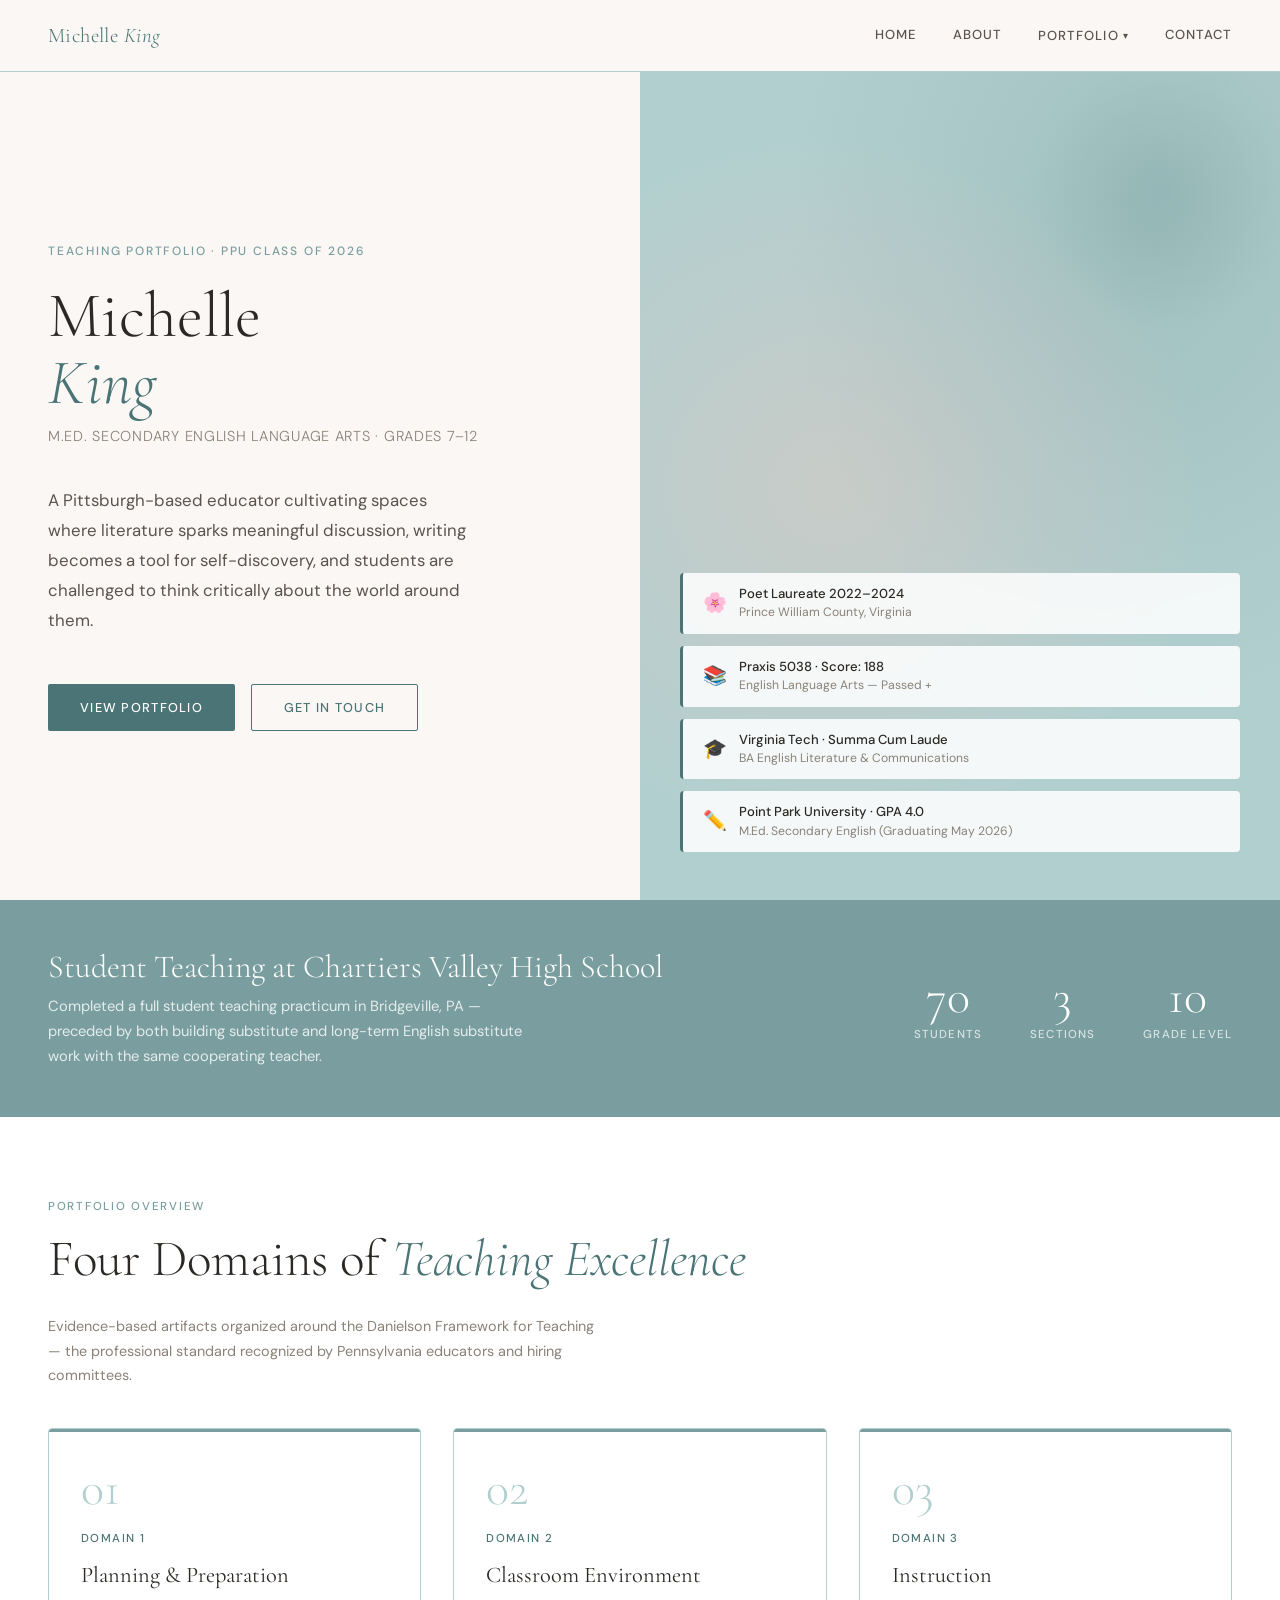
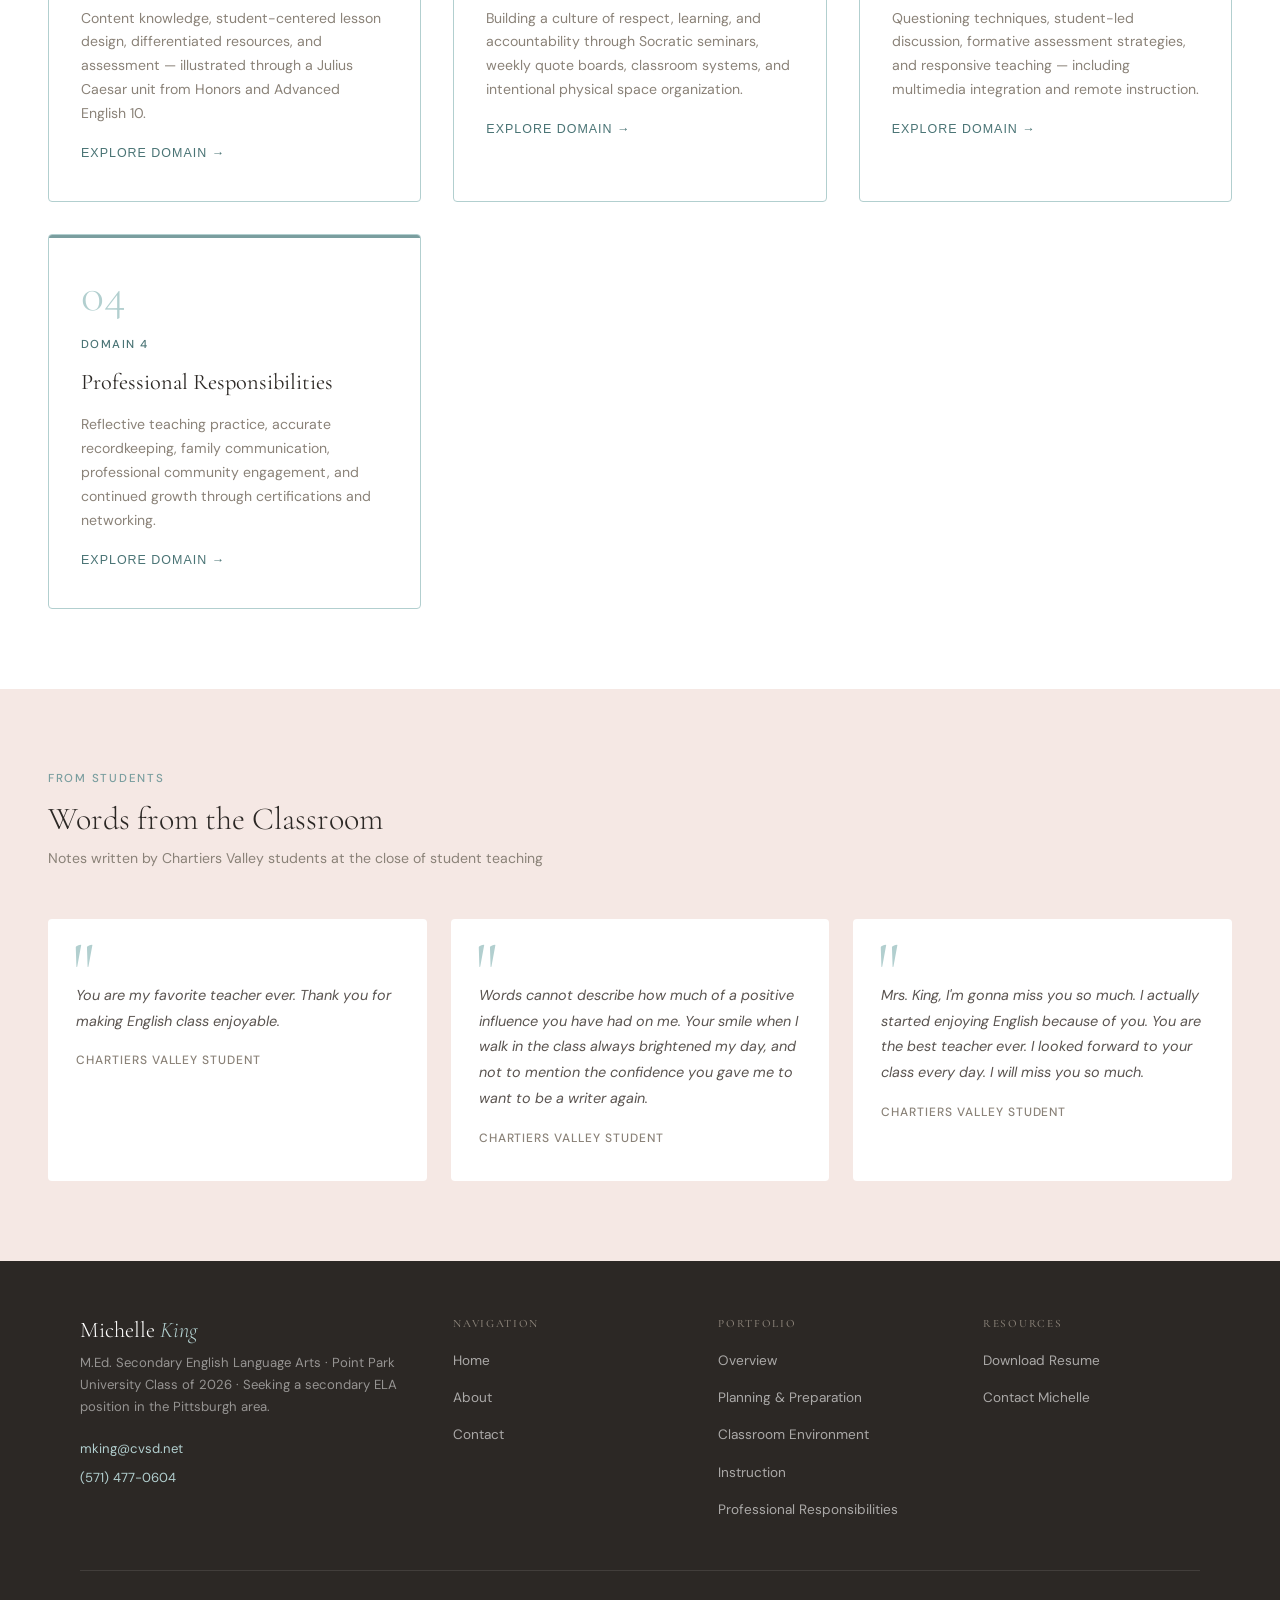
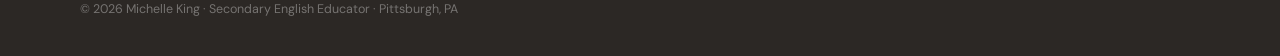
==== index.html @ 075ab4f0 "Rename michelle-king-portfolio.html to index.html" ====
<!DOCTYPE html>
<html lang="en">
<head>
<meta charset="UTF-8">
<meta name="viewport" content="width=device-width, initial-scale=1.0">
<title>Michelle King | Teaching Portfolio</title>
<link rel="preconnect" href="https://fonts.googleapis.com">
<link href="https://fonts.googleapis.com/css2?family=Cormorant+Garamond:ital,wght@0,300;0,400;0,600;1,300;1,400&family=DM+Sans:wght@300;400;500&display=swap" rel="stylesheet">
<style>
  :root {
    --sage: #7a9e9f;
    --sage-light: #b2cfcf;
    --sage-dark: #4a7475;
    --blush: #e8c5bc;
    --blush-light: #f5e8e4;
    --cream: #faf7f4;
    --stone: #8a8278;
    --ink: #2c2825;
    --ink-light: #5a5450;
    --white: #ffffff;
    --nav-h: 72px;
  }

  * { margin: 0; padding: 0; box-sizing: border-box; }

  html { scroll-behavior: smooth; }

  body {
    font-family: 'DM Sans', sans-serif;
    background: var(--cream);
    color: var(--ink);
    font-size: 16px;
    line-height: 1.7;
  }

  h1, h2, h3, h4 {
    font-family: 'Cormorant Garamond', serif;
    font-weight: 400;
    line-height: 1.2;
  }

  /* ── NAV ── */
  nav {
    position: fixed;
    top: 0; left: 0; right: 0;
    height: var(--nav-h);
    background: rgba(250,247,244,0.95);
    backdrop-filter: blur(8px);
    border-bottom: 1px solid var(--sage-light);
    z-index: 1000;
    display: flex;
    align-items: center;
    justify-content: center;
    padding: 0 48px;
  }

  .nav-logo {
    font-family: 'Cormorant Garamond', serif;
    font-size: 1.3rem;
    font-weight: 300;
    color: var(--sage-dark);
    cursor: pointer;
    letter-spacing: 0.02em;
    text-decoration: none;
  }

  .nav-logo span {
    font-style: italic;
    color: var(--blush);
  }

  .nav-links {
    display: flex;
    align-items: center;
    gap: 36px;
    list-style: none;
  }

  .nav-links > li {
    position: relative;
  }

  .nav-links a, .nav-links button {
    font-family: 'DM Sans', sans-serif;
    font-size: 0.82rem;
    font-weight: 500;
    letter-spacing: 0.08em;
    text-transform: uppercase;
    color: var(--ink-light);
    text-decoration: none;
    background: none;
    border: none;
    cursor: pointer;
    padding: 4px 0;
    transition: color 0.2s;
    display: flex;
    align-items: center;
    gap: 4px;
  }

  .nav-links a:hover, .nav-links button:hover,
  .nav-links a.active, .nav-links button.active {
    color: var(--sage-dark);
  }

  .nav-links a.active::after, .nav-links button.active::after {
    content: '';
    position: absolute;
    bottom: -4px;
    left: 0; right: 0;
    height: 2px;
    background: var(--sage);
    border-radius: 1px;
  }

  .dropdown-arrow {
    font-size: 0.6rem;
    transition: transform 0.2s;
  }

  .nav-links li:hover .dropdown-arrow {
    transform: rotate(180deg);
  }

  .dropdown {
    position: absolute;
    top: calc(100% + 16px);
    left: 50%;
    transform: translateX(-50%);
    background: var(--white);
    border: 1px solid var(--sage-light);
    border-radius: 8px;
    padding: 8px 0;
    min-width: 220px;
    box-shadow: 0 8px 32px rgba(74,116,117,0.12);
    opacity: 0;
    pointer-events: none;
    transition: opacity 0.2s, transform 0.2s;
    transform: translateX(-50%) translateY(-4px);
  }

  /* Bridge the gap between trigger and dropdown so hover doesn't drop */
  .dropdown::before {
    content: '';
    position: absolute;
    top: -16px;
    left: 0; right: 0;
    height: 16px;
  }

  .nav-links li:hover .dropdown {
    opacity: 1;
    pointer-events: all;
    transform: translateX(-50%) translateY(0);
  }

  .dropdown a {
    display: block;
    padding: 10px 20px;
    font-size: 0.8rem;
    letter-spacing: 0.05em;
    text-transform: uppercase;
    color: var(--ink-light);
    text-decoration: none;
    transition: background 0.15s, color 0.15s;
    white-space: nowrap;
  }

  .dropdown a:hover {
    background: var(--blush-light);
    color: var(--sage-dark);
  }

  /* ── PAGE SYSTEM ── */
  .page {
    display: none;
    min-height: 100vh;
    padding-top: var(--nav-h);
  }

  .page.active {
    display: block;
    animation: fadeIn 0.4s ease;
  }

  @keyframes fadeIn {
    from { opacity: 0; transform: translateY(8px); }
    to { opacity: 1; transform: translateY(0); }
  }

  /* ── HERO (HOME) ── */
  .home-hero {
    min-height: calc(100vh - var(--nav-h));
    display: flex;
    justify-content: center;
    position: relative;
    overflow: hidden;
  }

  .home-hero-inner {
    width: 100%;
    max-width: 1280px;
    display: grid;
    grid-template-columns: 1fr 1fr;
    position: relative;
  }

  .home-hero-left {
    display: flex;
    flex-direction: column;
    justify-content: center;
    padding: 80px 64px 80px 48px;
    position: relative;
    z-index: 2;
  }

  .hero-eyebrow {
    font-size: 0.75rem;
    font-weight: 500;
    letter-spacing: 0.15em;
    text-transform: uppercase;
    color: var(--sage);
    margin-bottom: 20px;
  }

  .hero-name {
    font-size: clamp(3rem, 5vw, 5rem);
    font-weight: 300;
    line-height: 1.05;
    color: var(--ink);
    margin-bottom: 8px;
  }

  .hero-name em {
    font-style: italic;
    color: var(--sage-dark);
  }

  .hero-title {
    font-family: 'DM Sans', sans-serif;
    font-size: 0.9rem;
    font-weight: 300;
    letter-spacing: 0.05em;
    color: var(--stone);
    margin-bottom: 36px;
    text-transform: uppercase;
  }

  .hero-desc {
    font-size: 1.05rem;
    color: var(--ink-light);
    max-width: 420px;
    margin-bottom: 48px;
    line-height: 1.8;
  }

  .hero-ctas {
    display: flex;
    gap: 16px;
    flex-wrap: wrap;
  }

  .btn-primary {
    background: var(--sage-dark);
    color: var(--white);
    padding: 14px 32px;
    border: none;
    border-radius: 2px;
    font-family: 'DM Sans', sans-serif;
    font-size: 0.8rem;
    font-weight: 500;
    letter-spacing: 0.1em;
    text-transform: uppercase;
    cursor: pointer;
    transition: background 0.2s, transform 0.2s;
    text-decoration: none;
    display: inline-block;
  }

  .btn-primary:hover {
    background: var(--sage);
    transform: translateY(-1px);
  }

  .btn-outline {
    background: transparent;
    color: var(--sage-dark);
    padding: 14px 32px;
    border: 1.5px solid var(--sage-dark);
    border-radius: 2px;
    font-family: 'DM Sans', sans-serif;
    font-size: 0.8rem;
    font-weight: 500;
    letter-spacing: 0.1em;
    text-transform: uppercase;
    cursor: pointer;
    transition: all 0.2s;
    text-decoration: none;
    display: inline-block;
  }

  .btn-outline:hover {
    background: var(--sage-dark);
    color: var(--white);
    transform: translateY(-1px);
  }

  .home-hero-right {
    position: relative;
    background: var(--sage-light);
    overflow: hidden;
  }

  .hero-botanical {
    position: absolute;
    inset: 0;
    background:
      radial-gradient(ellipse at 30% 50%, rgba(232,197,188,0.4) 0%, transparent 60%),
      radial-gradient(ellipse at 80% 20%, rgba(122,158,159,0.3) 0%, transparent 50%),
      radial-gradient(ellipse at 60% 80%, rgba(178,207,207,0.5) 0%, transparent 40%);
  }

  .hero-credentials {
    position: absolute;
    bottom: 48px;
    left: 40px;
    right: 40px;
    display: flex;
    flex-direction: column;
    gap: 12px;
  }

  .credential-pill {
    background: rgba(255,255,255,0.85);
    backdrop-filter: blur(4px);
    border-radius: 4px;
    padding: 12px 20px;
    display: flex;
    align-items: center;
    gap: 12px;
    border-left: 3px solid var(--sage-dark);
  }

  .credential-icon {
    font-size: 1.2rem;
  }

  .credential-text {
    font-size: 0.82rem;
    color: var(--ink);
    line-height: 1.4;
  }

  .credential-text strong {
    display: block;
    font-weight: 500;
  }

  .credential-text span {
    color: var(--stone);
    font-size: 0.76rem;
  }

  .hero-floral-top {
    position: absolute;
    top: -20px;
    right: -20px;
    width: 280px;
    height: 280px;
    opacity: 0.15;
    background: radial-gradient(circle, var(--sage-dark) 0%, transparent 70%);
    border-radius: 50%;
  }

  /* ── SECTION STYLES ── */
  .section-container {
    max-width: 1280px;
    margin: 0 auto;
    padding: 80px 48px;
  }

  .section-eyebrow {
    font-size: 0.72rem;
    font-weight: 500;
    letter-spacing: 0.15em;
    text-transform: uppercase;
    color: var(--sage);
    margin-bottom: 12px;
  }

  .section-title {
    font-size: clamp(2rem, 4vw, 3.2rem);
    font-weight: 300;
    color: var(--ink);
    margin-bottom: 24px;
  }

  .section-title em {
    font-style: italic;
    color: var(--sage-dark);
  }

  .section-lead {
    font-size: 1.05rem;
    color: var(--ink-light);
    max-width: 640px;
    line-height: 1.8;
    margin-bottom: 56px;
  }

  .divider {
    width: 60px;
    height: 2px;
    background: var(--sage-light);
    margin: 24px 0;
  }

  /* ── HOME HIGHLIGHTS ── */
  .home-highlights {
    background: var(--white);
    padding: 80px 0;
  }

  .highlights-grid {
    max-width: 1280px;
    margin: 0 auto;
    padding: 0 48px;
    display: grid;
    grid-template-columns: repeat(3, 1fr);
    gap: 32px;
  }

  .highlight-card {
    padding: 36px 32px;
    border: 1px solid var(--sage-light);
    border-radius: 4px;
    position: relative;
    overflow: hidden;
    cursor: pointer;
    transition: transform 0.2s, box-shadow 0.2s;
  }

  .highlight-card:hover {
    transform: translateY(-4px);
    box-shadow: 0 12px 40px rgba(74,116,117,0.12);
  }

  .highlight-card::before {
    content: '';
    position: absolute;
    top: 0; left: 0; right: 0;
    height: 3px;
    background: var(--sage);
  }

  .highlight-number {
    font-family: 'Cormorant Garamond', serif;
    font-size: 3rem;
    font-weight: 300;
    color: var(--sage-light);
    line-height: 1;
    margin-bottom: 16px;
  }

  .highlight-label {
    font-size: 0.72rem;
    font-weight: 500;
    letter-spacing: 0.12em;
    text-transform: uppercase;
    color: var(--sage-dark);
    margin-bottom: 8px;
  }

  .highlight-title {
    font-family: 'Cormorant Garamond', serif;
    font-size: 1.4rem;
    font-weight: 400;
    color: var(--ink);
    margin-bottom: 12px;
  }

  .highlight-desc {
    font-size: 0.88rem;
    color: var(--stone);
    line-height: 1.7;
  }

  .highlight-link {
    display: inline-flex;
    align-items: center;
    gap: 6px;
    margin-top: 20px;
    font-size: 0.78rem;
    font-weight: 500;
    letter-spacing: 0.08em;
    text-transform: uppercase;
    color: var(--sage-dark);
    text-decoration: none;
    cursor: pointer;
    background: none;
    border: none;
    padding: 0;
    transition: gap 0.2s;
  }

  .highlight-link:hover { gap: 10px; }

  /* ── ABOUT PAGE ── */
  .about-grid {
    display: grid;
    grid-template-columns: 1fr 1fr;
    gap: 80px;
    align-items: start;
  }

  .about-text p {
    font-size: 1rem;
    color: var(--ink-light);
    line-height: 1.85;
    margin-bottom: 20px;
  }

  .about-credentials {
    display: flex;
    flex-direction: column;
    gap: 20px;
  }

  .cred-block {
    background: var(--white);
    border: 1px solid var(--sage-light);
    border-radius: 4px;
    padding: 24px 28px;
    border-left: 3px solid var(--sage);
  }

  .cred-block h4 {
    font-family: 'Cormorant Garamond', serif;
    font-size: 1.1rem;
    font-weight: 400;
    color: var(--ink);
    margin-bottom: 4px;
  }

  .cred-block .cred-sub {
    font-size: 0.82rem;
    color: var(--stone);
    margin-bottom: 8px;
  }

  .cred-block .cred-detail {
    font-size: 0.85rem;
    color: var(--ink-light);
    line-height: 1.6;
  }

  .praxis-badge {
    background: var(--sage-dark);
    color: var(--white);
    display: inline-flex;
    align-items: center;
    gap: 10px;
    padding: 10px 18px;
    border-radius: 2px;
    margin-top: 12px;
    font-size: 0.82rem;
  }

  .praxis-badge .score {
    font-family: 'Cormorant Garamond', serif;
    font-size: 1.5rem;
    font-weight: 300;
    line-height: 1;
  }

  /* ── PORTFOLIO OVERVIEW ── */
  .domain-cards {
    display: grid;
    grid-template-columns: repeat(2, 1fr);
    gap: 28px;
  }

  .domain-card {
    background: var(--white);
    border: 1px solid var(--sage-light);
    border-radius: 4px;
    padding: 40px 36px;
    cursor: pointer;
    transition: transform 0.2s, box-shadow 0.2s;
    position: relative;
    overflow: hidden;
  }

  .domain-card:hover {
    transform: translateY(-4px);
    box-shadow: 0 12px 40px rgba(74,116,117,0.12);
  }

  .domain-card::after {
    content: '';
    position: absolute;
    bottom: 0; left: 0; right: 0;
    height: 3px;
    background: var(--blush);
    transform: scaleX(0);
    transition: transform 0.3s;
    transform-origin: left;
  }

  .domain-card:hover::after {
    transform: scaleX(1);
  }

  .domain-num {
    font-family: 'Cormorant Garamond', serif;
    font-size: 4rem;
    font-weight: 300;
    color: var(--sage-light);
    line-height: 1;
    margin-bottom: 16px;
  }

  .domain-card h3 {
    font-size: 1.5rem;
    font-weight: 400;
    color: var(--ink);
    margin-bottom: 12px;
  }

  .domain-card p {
    font-size: 0.9rem;
    color: var(--stone);
    line-height: 1.7;
    margin-bottom: 20px;
  }

  .domain-components {
    display: flex;
    flex-wrap: wrap;
    gap: 6px;
    margin-bottom: 24px;
  }

  .component-tag {
    font-size: 0.72rem;
    font-weight: 500;
    letter-spacing: 0.06em;
    padding: 4px 10px;
    background: var(--blush-light);
    color: var(--sage-dark);
    border-radius: 2px;
    text-transform: uppercase;
  }

  /* ── DOMAIN PAGES ── */
  .domain-hero {
    background: var(--sage-dark);
    color: var(--white);
    padding: 80px 80px 64px;
    position: relative;
    overflow: hidden;
  }

  .domain-hero::before {
    content: '';
    position: absolute;
    top: -60px; right: -60px;
    width: 320px; height: 320px;
    border-radius: 50%;
    background: rgba(255,255,255,0.04);
  }

  .domain-hero::after {
    content: '';
    position: absolute;
    bottom: -80px; right: 100px;
    width: 200px; height: 200px;
    border-radius: 50%;
    background: rgba(232,197,188,0.1);
  }

  .domain-hero-domain {
    font-size: 0.72rem;
    font-weight: 500;
    letter-spacing: 0.2em;
    text-transform: uppercase;
    color: var(--sage-light);
    margin-bottom: 16px;
  }

  .domain-hero h1 {
    font-size: clamp(2rem, 4vw, 3.5rem);
    font-weight: 300;
    margin-bottom: 20px;
    color: var(--white);
  }

  .domain-hero p {
    font-size: 1rem;
    color: rgba(255,255,255,0.75);
    max-width: 580px;
    line-height: 1.8;
  }

  /* Component nav on domain pages */
  .component-nav {
    background: var(--white);
    border-bottom: 1px solid var(--sage-light);
    padding: 0 80px;
    display: flex;
    gap: 0;
    overflow-x: auto;
  }

  .component-nav-link {
    font-size: 0.78rem;
    font-weight: 500;
    letter-spacing: 0.08em;
    text-transform: uppercase;
    color: var(--stone);
    padding: 20px 24px;
    cursor: pointer;
    background: none;
    border: none;
    border-bottom: 2px solid transparent;
    transition: color 0.2s, border-color 0.2s;
    white-space: nowrap;
    text-decoration: none;
    display: block;
  }

  .component-nav-link:hover {
    color: var(--sage-dark);
    border-bottom-color: var(--sage-light);
  }

  /* Component cards grid */
  .component-cards {
    max-width: 1280px;
    margin: 0 auto;
    padding: 56px 48px;
    display: grid;
    grid-template-columns: repeat(3, 1fr);
    gap: 20px;
  }

  .component-card {
    border: 1px solid var(--sage-light);
    border-radius: 4px;
    padding: 28px 24px;
    background: var(--white);
    cursor: pointer;
    transition: all 0.2s;
    text-decoration: none;
  }

  .component-card:hover {
    border-color: var(--sage);
    transform: translateY(-2px);
    box-shadow: 0 8px 24px rgba(74,116,117,0.1);
  }

  .component-code {
    font-size: 0.7rem;
    font-weight: 500;
    letter-spacing: 0.12em;
    text-transform: uppercase;
    color: var(--sage);
    margin-bottom: 8px;
  }

  .component-card h4 {
    font-family: 'Cormorant Garamond', serif;
    font-size: 1.1rem;
    color: var(--ink);
    margin-bottom: 8px;
  }

  .component-card p {
    font-size: 0.82rem;
    color: var(--stone);
    line-height: 1.6;
  }

  .component-card .go-arrow {
    margin-top: 16px;
    font-size: 0.75rem;
    color: var(--sage-dark);
    font-weight: 500;
    letter-spacing: 0.06em;
    text-transform: uppercase;
  }

  /* Component detail sections */
  .component-section {
    max-width: 1280px;
    margin: 0 auto;
    padding: 64px 48px;
    border-bottom: 1px solid var(--sage-light);
  }

  .component-section:last-child {
    border-bottom: none;
  }

  .component-section-code {
    font-size: 0.7rem;
    font-weight: 500;
    letter-spacing: 0.15em;
    text-transform: uppercase;
    color: var(--sage);
    margin-bottom: 8px;
  }

  .component-section h2 {
    font-size: 2rem;
    font-weight: 300;
    color: var(--ink);
    margin-bottom: 20px;
  }

  .component-section p {
    font-size: 1rem;
    color: var(--ink-light);
    line-height: 1.85;
    margin-bottom: 16px;
  }

  .artifact-box {
    background: var(--blush-light);
    border-left: 3px solid var(--blush);
    padding: 20px 24px;
    border-radius: 0 4px 4px 0;
    margin-top: 20px;
  }

  .artifact-box .artifact-label {
    font-size: 0.7rem;
    font-weight: 500;
    letter-spacing: 0.12em;
    text-transform: uppercase;
    color: var(--stone);
    margin-bottom: 4px;
  }

  .artifact-box p {
    font-size: 0.88rem;
    color: var(--ink);
    line-height: 1.6;
    margin-bottom: 0;
  }

  /* ── CONTACT PAGE ── */
  .contact-grid {
    display: grid;
    grid-template-columns: 1fr 1fr;
    gap: 80px;
    align-items: start;
  }

  .contact-info {
    display: flex;
    flex-direction: column;
    gap: 24px;
  }

  .contact-item {
    display: flex;
    align-items: flex-start;
    gap: 16px;
  }

  .contact-icon {
    width: 44px;
    height: 44px;
    background: var(--sage-light);
    border-radius: 50%;
    display: flex;
    align-items: center;
    justify-content: center;
    font-size: 1rem;
    flex-shrink: 0;
  }

  .contact-item-text {
    padding-top: 4px;
  }

  .contact-item-label {
    font-size: 0.72rem;
    font-weight: 500;
    letter-spacing: 0.12em;
    text-transform: uppercase;
    color: var(--stone);
    margin-bottom: 4px;
  }

  .contact-item-value {
    font-size: 1rem;
    color: var(--ink);
  }

  .contact-item-value a {
    color: var(--sage-dark);
    text-decoration: none;
    transition: color 0.2s;
  }

  .contact-item-value a:hover {
    color: var(--sage);
  }

  .contact-aside {
    background: var(--sage-dark);
    color: var(--white);
    padding: 48px 40px;
    border-radius: 4px;
  }

  .contact-aside h3 {
    font-size: 1.8rem;
    font-weight: 300;
    margin-bottom: 16px;
    color: var(--white);
  }

  .contact-aside p {
    font-size: 0.92rem;
    color: rgba(255,255,255,0.75);
    line-height: 1.8;
    margin-bottom: 28px;
  }

  .resume-download {
    display: inline-flex;
    align-items: center;
    gap: 10px;
    background: var(--white);
    color: var(--sage-dark);
    padding: 14px 28px;
    border-radius: 2px;
    font-size: 0.8rem;
    font-weight: 500;
    letter-spacing: 0.1em;
    text-transform: uppercase;
    text-decoration: none;
    transition: background 0.2s;
    cursor: pointer;
    border: none;
  }

  .resume-download:hover {
    background: var(--blush-light);
  }

  /* ── FOOTER ── */
  footer {
    background: var(--ink);
    color: var(--white);
    padding: 56px 80px 36px;
  }

  .footer-grid {
    display: grid;
    grid-template-columns: 1.5fr 1fr 1fr 1fr;
    gap: 48px;
    margin-bottom: 48px;
  }

  .footer-brand h3 {
    font-family: 'Cormorant Garamond', serif;
    font-size: 1.4rem;
    font-weight: 300;
    color: var(--white);
    margin-bottom: 8px;
  }

  .footer-brand h3 em {
    font-style: italic;
    color: var(--sage-light);
  }

  .footer-brand p {
    font-size: 0.82rem;
    color: rgba(255,255,255,0.5);
    line-height: 1.7;
    margin-bottom: 20px;
  }

  .footer-contact-small {
    display: flex;
    flex-direction: column;
    gap: 6px;
  }

  .footer-contact-small a {
    font-size: 0.82rem;
    color: var(--sage-light);
    text-decoration: none;
    transition: color 0.2s;
  }

  .footer-contact-small a:hover {
    color: var(--white);
  }

  .footer-col h4 {
    font-size: 0.7rem;
    font-weight: 500;
    letter-spacing: 0.15em;
    text-transform: uppercase;
    color: var(--stone);
    margin-bottom: 16px;
  }

  .footer-col ul {
    list-style: none;
    display: flex;
    flex-direction: column;
    gap: 10px;
  }

  .footer-col ul li a,
  .footer-col ul li button {
    font-size: 0.85rem;
    color: rgba(255,255,255,0.6);
    text-decoration: none;
    background: none;
    border: none;
    cursor: pointer;
    padding: 0;
    text-align: left;
    transition: color 0.2s;
    font-family: 'DM Sans', sans-serif;
  }

  .footer-col ul li a:hover,
  .footer-col ul li button:hover {
    color: var(--white);
  }

  .footer-bottom {
    border-top: 1px solid rgba(255,255,255,0.1);
    padding-top: 28px;
    display: flex;
    justify-content: space-between;
    align-items: center;
  }

  .footer-bottom p {
    font-size: 0.78rem;
    color: rgba(255,255,255,0.35);
  }

  .footer-resume-link {
    font-size: 0.78rem;
    color: var(--sage-light);
    text-decoration: none;
    font-weight: 500;
    letter-spacing: 0.06em;
    text-transform: uppercase;
    transition: color 0.2s;
    background: none;
    border: none;
    cursor: pointer;
    font-family: 'DM Sans', sans-serif;
  }

  .footer-resume-link:hover {
    color: var(--white);
  }

  /* ── TESTIMONIALS (home) ── */
  .testimonials {
    padding: 80px 0;
    background: var(--blush-light);
    overflow: hidden;
  }

  .testimonials-inner {
    max-width: 1280px;
    margin: 0 auto;
    padding: 0 48px;
  }

  .testimonials h2 {
    font-size: 2rem;
    font-weight: 300;
    color: var(--ink);
    margin-bottom: 8px;
  }

  .testimonials-sub {
    font-size: 0.88rem;
    color: var(--stone);
    margin-bottom: 48px;
  }

  .testimonial-grid {
    display: grid;
    grid-template-columns: repeat(3, 1fr);
    gap: 24px;
  }

  .testimonial-card {
    background: var(--white);
    padding: 32px 28px;
    border-radius: 4px;
    position: relative;
  }

  .testimonial-card::before {
    content: '"';
    font-family: 'Cormorant Garamond', serif;
    font-size: 5rem;
    color: var(--sage-light);
    line-height: 1;
    position: absolute;
    top: 12px;
    left: 24px;
    font-weight: 300;
  }

  .testimonial-card p {
    font-size: 0.9rem;
    color: var(--ink-light);
    line-height: 1.8;
    padding-top: 32px;
    font-style: italic;
  }

  .testimonial-from {
    margin-top: 16px;
    font-size: 0.75rem;
    font-weight: 500;
    letter-spacing: 0.08em;
    text-transform: uppercase;
    color: var(--stone);
  }

  /* ── PLACEMENT BANNER ── */
  .placement-banner {
    background: var(--sage);
    color: var(--white);
    padding: 48px 48px;
  }

  .placement-banner h2 {
    font-size: 2rem;
    font-weight: 300;
    color: var(--white);
  }

  .placement-banner p {
    font-size: 0.92rem;
    color: rgba(255,255,255,0.8);
    margin-top: 8px;
    max-width: 480px;
  }

  .placement-stats {
    display: flex;
    gap: 48px;
    flex-shrink: 0;
  }

  .placement-stat {
    text-align: center;
  }

  .placement-stat .stat-num {
    font-family: 'Cormorant Garamond', serif;
    font-size: 3rem;
    font-weight: 300;
    line-height: 1;
    color: var(--white);
  }

  .placement-stat .stat-label {
    font-size: 0.72rem;
    font-weight: 500;
    letter-spacing: 0.1em;
    text-transform: uppercase;
    color: rgba(255,255,255,0.7);
    margin-top: 4px;
  }

  /* Utility */
  .mt-8 { margin-top: 8px; }
  .mt-16 { margin-top: 16px; }
  .mt-24 { margin-top: 24px; }
  .mt-32 { margin-top: 32px; }
  .mb-8 { margin-bottom: 8px; }

  a { text-decoration: none; }

  /* ── 1280px NAV INNER CONSTRAINT ── */
  .nav-inner {
    width: 100%;
    max-width: 1280px;
    margin: 0 auto;
    display: flex;
    align-items: center;
    justify-content: space-between;
  }

  /* ── 1280px PLACEMENT BANNER INNER ── */
  .placement-banner-inner {
    width: 100%;
    max-width: 1280px;
    margin: 0 auto;
    display: flex;
    align-items: center;
    justify-content: space-between;
    gap: 32px;
  }

  /* ── 1280px DOMAIN HERO INNER ── */
  .domain-hero-inner {
    width: 100%;
    max-width: 1280px;
    margin: 0 auto;
    position: relative;
    z-index: 1;
  }

  /* ── 1280px FOOTER INNER ── */
  .footer-inner {
    max-width: 1280px;
    margin: 0 auto;
  }

  /* ── RESPONSIVE: 768px and below ── */
  @media (max-width: 768px) {

    /* Nav */
    nav { padding: 0 24px; }

    /* Home hero: single column */
    .home-hero-inner {
      grid-template-columns: 1fr;
    }
    .home-hero-left {
      padding: 48px 24px;
    }
    .home-hero-right {
      min-height: 320px;
    }
    .hero-credentials {
      position: relative;
      bottom: auto; left: auto; right: auto;
      padding: 24px;
    }

    /* Placement banner */
    .placement-banner { padding: 40px 24px; }
    .placement-banner-inner {
      flex-direction: column;
      align-items: flex-start;
    }
    .placement-stats {
      gap: 32px;
    }

    /* Section containers */
    .section-container { padding: 48px 24px; }

    /* Highlights grid: 1 column */
    .highlights-grid {
      grid-template-columns: 1fr;
      padding: 0 24px;
    }

    /* Domain cards: 1 column */
    .domain-cards {
      grid-template-columns: 1fr;
    }

    /* Component cards: 1 column */
    .component-cards {
      grid-template-columns: 1fr !important;
      padding: 32px 24px;
    }

    /* Testimonials: 1 column */
    .testimonial-grid {
      grid-template-columns: 1fr;
    }
    .testimonials-inner { padding: 0 24px; }

    /* About grid: 1 column */
    .about-grid {
      grid-template-columns: 1fr;
      gap: 40px;
    }

    /* Contact grid: 1 column */
    .contact-grid {
      grid-template-columns: 1fr;
      gap: 40px;
    }

    /* Domain hero */
    .domain-hero { padding: 48px 24px 40px; }

    /* Footer */
    footer { padding: 48px 24px 28px; }
    .footer-grid {
      grid-template-columns: 1fr;
      gap: 32px;
    }
    .footer-bottom {
      flex-direction: column;
      gap: 12px;
      align-items: flex-start;
    }
  }
</style>
</head>
<body>

<!-- ══════════════ NAV ══════════════ -->
<nav>
  <div class="nav-inner">
  <a class="nav-logo" onclick="showPage('home')" href="#">Michelle <em>King</em></a>
  <ul class="nav-links">
    <li><a href="#" onclick="showPage('home')" data-page="home">Home</a></li>
    <li><a href="#" onclick="showPage('about')" data-page="about">About</a></li>
    <li>
      <button class="portfolio-btn" data-page="portfolio">Portfolio <span class="dropdown-arrow">▾</span></button>
      <div class="dropdown">
        <a href="#" onclick="showPage('portfolio')">Portfolio Overview</a>
        <a href="#" onclick="showPage('domain1')">Planning & Preparation</a>
        <a href="#" onclick="showPage('domain2')">Classroom Environment</a>
        <a href="#" onclick="showPage('domain3')">Instruction</a>
        <a href="#" onclick="showPage('domain4')">Professional Responsibilities</a>
      </div>
    </li>
    <li><a href="#" onclick="showPage('contact')" data-page="contact">Contact</a></li>
  </ul>
  </div>
</nav>

<!-- ══════════════ HOME ══════════════ -->
<div id="page-home" class="page active">

  <section class="home-hero">
    <div class="home-hero-inner">
    <div class="home-hero-left">
      <p class="hero-eyebrow">Teaching Portfolio · PPU Class of 2026</p>
      <h1 class="hero-name">Michelle<br><em>King</em></h1>
      <p class="hero-title">M.Ed. Secondary English Language Arts · Grades 7–12</p>
      <p class="hero-desc">A Pittsburgh-based educator cultivating spaces where literature sparks meaningful discussion, writing becomes a tool for self-discovery, and students are challenged to think critically about the world around them.</p>
      <div class="hero-ctas">
        <button class="btn-primary" onclick="showPage('portfolio')">View Portfolio</button>
        <button class="btn-outline" onclick="showPage('contact')">Get in Touch</button>
      </div>
    </div>
    <div class="home-hero-right">
      <div class="hero-botanical"></div>
      <div class="hero-floral-top"></div>
      <div class="hero-credentials">
        <div class="credential-pill">
          <span class="credential-icon">🌸</span>
          <div class="credential-text">
            <strong>Poet Laureate 2022–2024</strong>
            <span>Prince William County, Virginia</span>
          </div>
        </div>
        <div class="credential-pill">
          <span class="credential-icon">📚</span>
          <div class="credential-text">
            <strong>Praxis 5038 · Score: 188</strong>
            <span>English Language Arts — Passed +</span>
          </div>
        </div>
        <div class="credential-pill">
          <span class="credential-icon">🎓</span>
          <div class="credential-text">
            <strong>Virginia Tech · Summa Cum Laude</strong>
            <span>BA English Literature & Communications</span>
          </div>
        </div>
        <div class="credential-pill">
          <span class="credential-icon">✏️</span>
          <div class="credential-text">
            <strong>Point Park University · GPA 4.0</strong>
            <span>M.Ed. Secondary English (Graduating May 2026)</span>
          </div>
        </div>
      </div>
    </div>
    </div><!-- end home-hero-inner -->
  </section>

  <section class="placement-banner">
    <div class="placement-banner-inner">
    <div>
      <h2>Student Teaching at Chartiers Valley High School</h2>
      <p>Completed a full student teaching practicum in Bridgeville, PA — preceded by both building substitute and long-term English substitute work with the same cooperating teacher.</p>
    </div>
    <div class="placement-stats">
      <div class="placement-stat">
        <div class="stat-num">70</div>
        <div class="stat-label">Students</div>
      </div>
      <div class="placement-stat">
        <div class="stat-num">3</div>
        <div class="stat-label">Sections</div>
      </div>
      <div class="placement-stat">
        <div class="stat-num">10</div>
        <div class="stat-label">Grade Level</div>
      </div>
    </div>
    </div>
  </section>

  <section class="home-highlights">
    <div style="max-width:1280px;margin:0 auto;padding:0 48px 40px;">
      <p class="section-eyebrow">Portfolio Overview</p>
      <h2 class="section-title">Four Domains of <em>Teaching Excellence</em></h2>
      <p style="font-size:0.9rem;color:var(--stone);max-width:560px;">Evidence-based artifacts organized around the Danielson Framework for Teaching — the professional standard recognized by Pennsylvania educators and hiring committees.</p>
    </div>
    <div class="highlights-grid">
      <div class="highlight-card" onclick="showPage('domain1')">
        <div class="highlight-number">01</div>
        <div class="highlight-label">Domain 1</div>
        <div class="highlight-title">Planning & Preparation</div>
        <p class="highlight-desc">Content knowledge, student-centered lesson design, differentiated resources, and assessment — illustrated through a Julius Caesar unit from Honors and Advanced English 10.</p>
        <button class="highlight-link" onclick="showPage('domain1')">Explore Domain →</button>
      </div>
      <div class="highlight-card" onclick="showPage('domain2')">
        <div class="highlight-number">02</div>
        <div class="highlight-label">Domain 2</div>
        <div class="highlight-title">Classroom Environment</div>
        <p class="highlight-desc">Building a culture of respect, learning, and accountability through Socratic seminars, weekly quote boards, classroom systems, and intentional physical space organization.</p>
        <button class="highlight-link" onclick="showPage('domain2')">Explore Domain →</button>
      </div>
      <div class="highlight-card" onclick="showPage('domain3')">
        <div class="highlight-number">03</div>
        <div class="highlight-label">Domain 3</div>
        <div class="highlight-title">Instruction</div>
        <p class="highlight-desc">Questioning techniques, student-led discussion, formative assessment strategies, and responsive teaching — including multimedia integration and remote instruction.</p>
        <button class="highlight-link" onclick="showPage('domain3')">Explore Domain →</button>
      </div>
      <div class="highlight-card" onclick="showPage('domain4')">
        <div class="highlight-number">04</div>
        <div class="highlight-label">Domain 4</div>
        <div class="highlight-title">Professional Responsibilities</div>
        <p class="highlight-desc">Reflective teaching practice, accurate recordkeeping, family communication, professional community engagement, and continued growth through certifications and networking.</p>
        <button class="highlight-link" onclick="showPage('domain4')">Explore Domain →</button>
      </div>
    </div>
  </section>

  <section class="testimonials">
    <div class="testimonials-inner">
      <p class="section-eyebrow">From Students</p>
      <h2>Words from the Classroom</h2>
      <p class="testimonials-sub">Notes written by Chartiers Valley students at the close of student teaching</p>
      <div class="testimonial-grid">
        <div class="testimonial-card">
          <p>You are my favorite teacher ever. Thank you for making English class enjoyable.</p>
          <div class="testimonial-from">Chartiers Valley Student</div>
        </div>
        <div class="testimonial-card">
          <p>Words cannot describe how much of a positive influence you have had on me. Your smile when I walk in the class always brightened my day, and not to mention the confidence you gave me to want to be a writer again.</p>
          <div class="testimonial-from">Chartiers Valley Student</div>
        </div>
        <div class="testimonial-card">
          <p>Mrs. King, I'm gonna miss you so much. I actually started enjoying English because of you. You are the best teacher ever. I looked forward to your class every day. I will miss you so much.</p>
          <div class="testimonial-from">Chartiers Valley Student</div>
        </div>
      </div>
    </div>
  </section>

</div>

<!-- ══════════════ ABOUT ══════════════ -->
<div id="page-about" class="page">
  <div class="section-container">
    <p class="section-eyebrow">About Michelle</p>
    <h1 class="section-title">Educator. Writer. <em>Advocate.</em></h1>
    <div class="divider"></div>

    <div class="about-grid">
      <div class="about-text">
        <p>Hello! I'm Michelle King — a Pittsburgh-based educator graduating in May 2026 with a Master of Education in Secondary English Language Arts from Point Park University. My path to teaching was shaped by a deep love of literature and language that began long before the classroom.</p>
        <p>At Virginia Tech, I earned dual Bachelor of Arts degrees in English Literature and Communication Science, graduating Summa Cum Laude in May 2021. I was actively involved in the Silhouette Literary and Art Magazine, served as Peer Assistant for Learning at the Cook Counseling Center, and was recognized as a Nikki Giovanni-Steger Poetry Prize Finalist, with research published in <em>Philologia</em>.</p>
        <p>From 2022 to 2024, I had the privilege of serving as Poet Laureate of Prince William County, Virginia — my home district. That experience galvanized my commitment to pursuing a career in education, where I could bring the power of language and creative expression directly to students.</p>
        <p>I completed my student teaching practicum at Chartiers Valley High School in Bridgeville, PA, teaching three sections of 10th grade Advanced and Honors English — a total of 70 students. Prior to the formal practicum, I had already been serving as a long-term English substitute for my cooperating teacher, Mrs. Kelly Seigworth, giving me an unusually rich and continuous classroom experience.</p>
        <p>I lead with authenticity, empathy, and passion — and I am actively seeking a secondary ELA position in the Pittsburgh area.</p>
        <div class="mt-32">
          <button class="btn-primary" onclick="showPage('portfolio')">View My Portfolio</button>
        </div>
      </div>

      <div class="about-credentials">
        <div class="cred-block">
          <h4>Point Park University</h4>
          <div class="cred-sub">Pittsburgh, PA · Graduating May 2026</div>
          <div class="cred-detail">Master of Education — Secondary English Language Arts (Grades 7–12)<br>GPA: 4.0 · Pi Lambda Theta Honor Society</div>
        </div>
        <div class="cred-block">
          <h4>Virginia Tech</h4>
          <div class="cred-sub">Blacksburg, VA · May 2021</div>
          <div class="cred-detail">BA English Literature and Language<br>BA Communication Science and Social Inquiry<br>Summa Cum Laude · GPA: 3.97</div>
        </div>
        <div class="cred-block">
          <h4>Poet Laureate</h4>
          <div class="cred-sub">Prince William County, Virginia · 2022–2024</div>
          <div class="cred-detail">Served as county poet laureate for my home district — the experience that solidified a lifelong commitment to education and the literary arts.</div>
        </div>
        <div class="cred-block">
          <h4>Praxis 5038 · English Language Arts</h4>
          <div class="cred-sub">Taken July 2025</div>
          <div class="cred-detail">
            <div class="praxis-badge">
              <div>
                <div class="score">188</div>
                <div style="font-size:0.65rem;opacity:0.8;margin-top:2px;">Your Score</div>
              </div>
              <div style="border-left:1px solid rgba(255,255,255,0.3);padding-left:12px;">
                <div style="font-weight:500;">Passed +</div>
                <div style="font-size:0.72rem;opacity:0.8;">Avg. range: 169–185</div>
              </div>
            </div>
          </div>
        </div>
        <div class="cred-block">
          <h4>Pennsylvania Certifications</h4>
          <div class="cred-sub">Fully compliant with all PA requirements</div>
          <div class="cred-detail">Act 34 · Act 151 · Act 114 clearances<br>Mandated Reporter · Suicide Prevention<br>AP & Keystone Test Proctor Certified</div>
        </div>
      </div>
    </div>
  </div>
</div>

<!-- ══════════════ PORTFOLIO OVERVIEW ══════════════ -->
<div id="page-portfolio" class="page">
  <div class="section-container">
    <p class="section-eyebrow">Teaching Portfolio</p>
    <h1 class="section-title">Four Domains of <em>Practice</em></h1>
    <div class="divider"></div>
    <p class="section-lead">This portfolio is organized around the Danielson Framework for Teaching — the professional standard used by Pennsylvania schools and districts to evaluate and develop educator practice. Each domain contains evidence-based artifacts from my student teaching placement at Chartiers Valley High School.</p>

    <div class="domain-cards">
      <div class="domain-card" onclick="showPage('domain1')">
        <div class="domain-num">01</div>
        <h3>Planning & Preparation</h3>
        <p>Demonstrates how I designed instruction, selected resources, set learning outcomes, and assessed student understanding — illustrated through a Julius Caesar unit for Honors and Advanced English 10.</p>
        <div class="domain-components">
          <span class="component-tag">1A · Content & Pedagogy</span>
          <span class="component-tag">1B · Knowledge of Students</span>
          <span class="component-tag">1C · Outcomes</span>
          <span class="component-tag">1D · Resources</span>
          <span class="component-tag">1E · Coherent Instruction</span>
          <span class="component-tag">1F · Assessments</span>
        </div>
        <button class="highlight-link">Explore Domain 1 →</button>
      </div>
      <div class="domain-card" onclick="showPage('domain2')">
        <div class="domain-num">02</div>
        <h3>Classroom Environment</h3>
        <p>Shows how I built a culture of respect, collaboration, and accountability through structured routines, physical space decisions, and activities that positioned students as active, valued participants.</p>
        <div class="domain-components">
          <span class="component-tag">2A · Respect & Rapport</span>
          <span class="component-tag">2B · Culture of Learning</span>
          <span class="component-tag">2C–2D · Procedures & Behavior</span>
          <span class="component-tag">2E · Physical Space</span>
        </div>
        <button class="highlight-link">Explore Domain 2 →</button>
      </div>
      <div class="domain-card" onclick="showPage('domain3')">
        <div class="domain-num">03</div>
        <h3>Instruction</h3>
        <p>Evidence of how I communicated with students, designed discussion experiences, used varied formative assessments, and responded flexibly to student needs — including remote instruction and multimedia integration.</p>
        <div class="domain-components">
          <span class="component-tag">3A · Communicating</span>
          <span class="component-tag">3B · Questioning</span>
          <span class="component-tag">3C · Engagement</span>
          <span class="component-tag">3D · Assessment</span>
          <span class="component-tag">3E · Flexibility</span>
        </div>
        <button class="highlight-link">Explore Domain 3 →</button>
      </div>
      <div class="domain-card" onclick="showPage('domain4')">
        <div class="domain-num">04</div>
        <h3>Professional Responsibilities</h3>
        <p>Demonstrates reflective practice, accurate record management, family communication, community participation, professional development, and the feedback and growth documented in progress reports from my cooperating teacher.</p>
        <div class="domain-components">
          <span class="component-tag">4A · Reflection</span>
          <span class="component-tag">4B · Records</span>
          <span class="component-tag">4C · Families</span>
          <span class="component-tag">4D · Community</span>
          <span class="component-tag">4E · Development</span>
          <span class="component-tag">4F · Professionalism</span>
        </div>
        <button class="highlight-link">Explore Domain 4 →</button>
      </div>
    </div>
  </div>
</div>

<!-- ══════════════ DOMAIN 1 ══════════════ -->
<div id="page-domain1" class="page">
  <div class="domain-hero">
    <div class="domain-hero-inner">
    <div class="domain-hero-domain">Domain 1 · Planning & Preparation</div>
    <h1>Designing Instruction<br>with Intention</h1>
    <p>From content expertise to student-centered assessment, this domain captures how I planned, resourced, and designed the Julius Caesar unit for three sections of Honors and Advanced English 10 at Chartiers Valley High School.</p>
    </div>
  </div>

  <div style="background:var(--cream);padding:48px 0 0;">
    <div style="max-width:1100px;margin:0 auto;padding:0 48px 32px;">
      <p class="section-eyebrow">Component Highlights</p>
      <h2 style="font-family:'Cormorant Garamond',serif;font-size:2rem;font-weight:300;color:var(--ink);margin-bottom:8px;">What You'll Find Here</h2>
    </div>
    <div class="component-cards">
      <a href="#d1a" class="component-card">
        <div class="component-code">1A</div>
        <h4>Content & Pedagogy</h4>
        <p>A station-based Leadership Evaluation Lab that moved students from plot recall into deep rhetorical analysis of Julius Caesar characters.</p>
        <div class="go-arrow">Jump to section ↓</div>
      </a>
      <a href="#d1b" class="component-card">
        <div class="component-code">1B</div>
        <h4>Knowledge of Students</h4>
        <p>A Reader's Theater sign-up system that gave students choice, reduced anxiety around Shakespeare, and respected individual comfort levels.</p>
        <div class="go-arrow">Jump to section ↓</div>
      </a>
      <a href="#d1c" class="component-card">
        <div class="component-code">1C</div>
        <h4>Instructional Outcomes</h4>
        <p>Student-friendly learning goals written with measurable action verbs — connecting daily objectives to the unit's essential question.</p>
        <div class="go-arrow">Jump to section ↓</div>
      </a>
      <a href="#d1d" class="component-card">
        <div class="component-code">1D</div>
        <h4>Knowledge of Resources</h4>
        <p>Differentiated text selection — original Shakespeare for Honors, No Fear Shakespeare for Advanced — preserving rigor for both groups.</p>
        <div class="go-arrow">Jump to section ↓</div>
      </a>
      <a href="#d1e" class="component-card">
        <div class="component-code">1E</div>
        <h4>Coherent Instruction</h4>
        <p>Two versions of a Brutus and Antony funeral speech close reading — one independent, one scaffolded — with the same core learning goals.</p>
        <div class="go-arrow">Jump to section ↓</div>
      </a>
      <a href="#d1f" class="component-card">
        <div class="component-code">1F</div>
        <h4>Student Assessments</h4>
        <p>A culminating Leadership Philosophy Portfolio in which students built their own argument about what makes a great leader using textual evidence, nonfiction synthesis, and MLA citation.</p>
        <div class="go-arrow">Jump to section ↓</div>
      </a>
    </div>
  </div>

  <div id="d1a" class="component-section">
    <div class="component-section-code">1A · Content & Pedagogy</div>
    <h2>Leadership Evaluation Lab</h2>
    <p>For the Julius Caesar unit, I fully designed a station-based Leadership Evaluation Lab for Honors English 10. Students were placed in strategic groups and rotated around the room to different character stations — Brutus, Cassius, Caesar, Antony, and others.</p>
    <p>At each station, students examined a selected excerpt, reviewed the context of the passage, and answered analysis questions about the character's leadership, language, motivation, and influence. Using textual evidence, students evaluated how each character connected to the unit's essential question: <em>What makes a great leader?</em></p>
    <p>This activity pushed students beyond plot review and into deeper analysis of rhetoric, character development, and theme — demonstrating how content knowledge and pedagogical design work together to create meaningful learning.</p>
    <div class="artifact-box">
      <div class="artifact-label">Artifact</div>
      <p>Full lesson plan for the Leadership Evaluation Lab, including station prompts, annotation protocols, and grouping rationale — available upon request.</p>
    </div>
  </div>

  <div id="d1b" class="component-section" style="background:var(--white);">
    <div class="component-section-code">1B · Knowledge of Students</div>
    <h2>Reader's Theater Sign-Up System</h2>
    <p>Reading Shakespeare aloud can feel genuinely intimidating — especially for students who are less confident readers or who don't enjoy speaking in front of the class. I recognized this early and designed a Reader's Theater sign-up system to address it.</p>
    <p>Before reading each scene, students signed up for specific speaking roles, choosing parts that matched their comfort level, reading confidence, and willingness to perform. This created a predictable routine that encouraged participation while respecting individual needs, personalities, and comfort levels.</p>
    <p>By giving students agency in the process, I was able to maintain engagement and create a classroom culture where students felt safe taking risks with the text.</p>
  </div>

  <div id="d1c" class="component-section">
    <div class="component-section-code">1C · Instructional Outcomes</div>
    <h2>Student-Centered Learning Goals</h2>
    <p>I intentionally wrote each lesson objective in clear, student-friendly language so students knew exactly what they were expected to learn and accomplish by the end of class. Every objective was specific and measurable, using action verbs such as <em>identify, analyze, explain, apply,</em> and <em>write.</em></p>
    <p>Learning goals were displayed at the start of every lesson and connected back to the unit's essential question: <em>What makes a great leader?</em> This helped students understand the purpose of the lesson and allowed me to align instruction, activities, and assessment with the intended outcomes in a coherent, transparent way.</p>
    <div class="artifact-box">
      <div class="artifact-label">Sample Learning Objectives</div>
      <p>Analyze key passages from Julius Caesar by identifying character decisions and context · Explain how characters use rhetorical strategies to influence others · Identify and cite text evidence that demonstrates rhetorical choices · Begin synthesizing ideas across characters in preparation for the leadership portfolio.</p>
    </div>
  </div>

  <div id="d1d" class="component-section" style="background:var(--white);">
    <div class="component-section-code">1D · Knowledge of Resources</div>
    <h2>Differentiated Text Selection</h2>
    <p>Both Honors and Advanced English 10 students studied the same play and worked toward similar analytical goals — but the resource selection was intentionally differentiated. Honors students read the original Shakespearean language, while Advanced students used the <em>No Fear Shakespeare</em> modern translation.</p>
    <p>This choice allowed Honors students to engage directly with Shakespeare's complex diction, syntax, and rhetorical structure, while Advanced students were able to access the same plot, characters, themes, and rhetorical concepts through a more readable version. The rigor of the unit was preserved for both groups; what changed was the access point.</p>
  </div>

  <div id="d1e" class="component-section">
    <div class="component-section-code">1E · Coherent Instruction</div>
    <h2>Scaffolded Close Reading</h2>
    <p>Both Honors and Advanced English 10 students completed a close reading of Brutus and Antony's funeral speeches from Julius Caesar, focusing on diction, rhetorical devices, evidence, and the effect of language on the crowd. The core learning goals were identical — but the execution was differentiated.</p>
    <p>The Honors version was designed for independence: students followed an annotation protocol and were expected to identify patterns in the text, label rhetorical strategies, and determine the purpose or effect of language on their own. The Advanced version included guided questions in the right-hand column to direct students' attention to specific moments.</p>
    <p>This differentiation demonstrates the ability to scaffold instruction without lowering expectations — allowing both groups to practice rhetorical analysis at an appropriate level of challenge.</p>
  </div>

  <div id="d1f" class="component-section" style="background:var(--white);">
    <div class="component-section-code">1F · Student Assessments</div>
    <h2>Leadership Philosophy Portfolio</h2>
    <p>The culminating assessment for the Julius Caesar unit was a Leadership Philosophy Portfolio, completed in Google Slides. Students used the play as a case study to develop their own original argument about the essential question: <em>What makes a great leader?</em></p>
    <p>In the portfolio, students analyzed three characters using embedded textual evidence, discussed rhetorical strategies, and evaluated each character's leadership effectiveness. They also synthesized one nonfiction article, made a modern-world connection, and completed a Works Cited slide in MLA format.</p>
    <p>Students were assessed using a detailed grading rubric that evaluated the quality of their claims, their use of evidence, their rhetorical analysis, and the clarity of their writing. The portfolio format allowed students to demonstrate both analytical and creative thinking in a way that a traditional test cannot.</p>
    <div class="artifact-box">
      <div class="artifact-label">Artifact</div>
      <p>Full Leadership Philosophy Portfolio assignment instructions and grading rubric available upon request.</p>
    </div>
  </div>
</div>

<!-- ══════════════ DOMAIN 2 ══════════════ -->
<div id="page-domain2" class="page">
  <div class="domain-hero">
    <div class="domain-hero-inner">
    <div class="domain-hero-domain">Domain 2 · Classroom Environment</div>
    <h1>Building a Space Where<br><em>Students Belong</em></h1>
    <p>This domain captures the systems, structures, and cultural practices I used to create a classroom where students felt respected, accountable, and genuinely engaged in learning — not just compliant.</p>
    </div>
  </div>

  <div style="background:var(--cream);padding:48px 0 0;">
    <div style="max-width:1100px;margin:0 auto;padding:0 48px 32px;">
      <p class="section-eyebrow">Component Highlights</p>
      <h2 style="font-family:'Cormorant Garamond',serif;font-size:2rem;font-weight:300;color:var(--ink);margin-bottom:8px;">What You'll Find Here</h2>
    </div>
    <div class="component-cards" style="grid-template-columns:repeat(2,1fr);">
      <a href="#d2a" class="component-card">
        <div class="component-code">2A</div>
        <h4>Respect & Rapport</h4>
        <p>A Socratic Seminar peer feedback sheet that built mutual accountability and helped students recognize each other as valuable intellectual contributors.</p>
        <div class="go-arrow">Jump to section ↓</div>
      </a>
      <a href="#d2b" class="component-card">
        <div class="component-code">2B</div>
        <h4>Culture of Learning</h4>
        <p>A weekly quote board connecting literature and language to students' real lives — communicating that learning extends far beyond assignments and tests.</p>
        <div class="go-arrow">Jump to section ↓</div>
      </a>
      <a href="#d2cd" class="component-card">
        <div class="component-code">2C–2D</div>
        <h4>Procedures & Student Behavior</h4>
        <p>Three classroom management systems: class folders, a "What Did I Miss?" wall, and a Phone Zone — all supporting student independence and accountability.</p>
        <div class="go-arrow">Jump to section ↓</div>
      </a>
      <a href="#d2e" class="component-card">
        <div class="component-code">2E</div>
        <h4>Physical Space</h4>
        <p>Assigned seating and multiple test versions used strategically in classes of up to 32 students — maintaining academic integrity and reducing distractions.</p>
        <div class="go-arrow">Jump to section ↓</div>
      </a>
    </div>
  </div>

  <div id="d2a" class="component-section">
    <div class="component-section-code">2A · Respect & Rapport</div>
    <h2>Socratic Seminar Peer Feedback</h2>
    <p>During the Julius Caesar Socratic Seminar, students completed a peer feedback sheet designed to build mutual accountability and respect. Students were expected to listen closely to their partner, track their contributions, and recognize meaningful participation.</p>
    <p>During the seminar, students practiced respectful conversation — building on one another's ideas, using textual evidence, and giving each other space to speak. The feedback sheet helped students understand that a strong classroom discussion depends on mutual respect and trust, and it encouraged them to see their classmates as valuable contributors to shared intellectual work.</p>
    <div class="artifact-box">
      <div class="artifact-label">Feedback Sheet Included</div>
      <p>Part 1: Partner Observation — tracking speaking frequency and recording at least one meaningful idea. Part 2: Self-Reflection — evaluating their own contribution to the discussion relative to the essential question.</p>
    </div>
  </div>

  <div id="d2b" class="component-section" style="background:var(--white);">
    <div class="component-section-code">2B · Culture of Learning</div>
    <h2>Weekly Quote Board</h2>
    <p>Each week, I displayed a quote on the board that connected to the larger themes we were exploring in class — leadership, identity, growth, responsibility, or the power of language. Quotes ranged from Dead Poets Society to Mary Oliver, from F. Scott Fitzgerald to the essential question of the Julius Caesar unit itself.</p>
    <p>The weekly quote board communicated something important: that learning extends beyond assignments and assessments, and that literature and language can connect directly to students' own lives, beliefs, and experiences. It created a shared point of reflection that set the tone for each week of instruction.</p>
  </div>

  <div id="d2cd" class="component-section">
    <div class="component-section-code">2C & 2D · Classroom Procedures & Student Behavior</div>
    <h2>Three Classroom Systems</h2>
    <p>In collaboration with my cooperating teacher, Mrs. Seigworth, I helped develop and implement three major classroom systems designed to support organization, routine, and student accountability.</p>
    <p><strong>Designated Class Folders</strong> — each student had a labeled folder in a classroom basket, making material distribution and collection organized and efficient for both students and teacher.</p>
    <p><strong>"What Did I Miss?" Wall</strong> — a bulletin board organized by days of the week, where students who were absent could independently locate and retrieve any work they missed without interrupting instruction.</p>
    <p><strong>Phone Zone</strong> — during tests and quizzes, students placed their phones in designated wall pockets. This reduced distractions, maintained academic integrity, and built a clear behavioral norm.</p>
    <p>Together, these systems helped students understand classroom expectations, take responsibility for their own materials, and manage their behavior — creating a classroom that ran smoothly because students knew what was expected of them.</p>
  </div>

  <div id="d2e" class="component-section" style="background:var(--white);">
    <div class="component-section-code">2E · Physical Space</div>
    <h2>Strategic Seating & Space Management</h2>
    <p>Some of my classes were large — my biggest section had 32 students. Organizing the physical space was therefore a critical part of creating a focused, manageable learning environment.</p>
    <p>I used assigned seating to ensure smooth transitions between instruction, group work, and assessment modes. During tests and quizzes, assigned seats combined with different test versions helped maintain academic integrity and significantly reduce the temptation for student distractions.</p>
    <p>Intentional physical organization is often overlooked as a teaching skill, but for large classes especially, the way a room is configured directly impacts the quality of instruction and the ability to differentiate, circulate, and monitor student work effectively.</p>
  </div>
</div>

<!-- ══════════════ DOMAIN 3 ══════════════ -->
<div id="page-domain3" class="page">
  <div class="domain-hero">
    <div class="domain-hero-inner">
    <div class="domain-hero-domain">Domain 3 · Instruction</div>
    <h1>Teaching That Meets<br><em>Students Where They Are</em></h1>
    <p>This domain captures how I communicated with students, facilitated discussion, used assessment to inform instruction, and responded flexibly when student needs or circumstances changed — including remote learning days and multimedia integration.</p>
    </div>
  </div>

  <div style="background:var(--cream);padding:48px 0 0;">
    <div style="max-width:1100px;margin:0 auto;padding:0 48px 32px;">
      <p class="section-eyebrow">Component Highlights</p>
      <h2 style="font-family:'Cormorant Garamond',serif;font-size:2rem;font-weight:300;color:var(--ink);margin-bottom:8px;">What You'll Find Here</h2>
    </div>
    <div class="component-cards">
      <a href="#d3a" class="component-card">
        <div class="component-code">3A</div>
        <h4>Communicating with Students</h4>
        <p>Clear, timely communication via Google Classroom and email during snow days — keeping students connected to expectations during disruptions.</p>
        <div class="go-arrow">Jump to section ↓</div>
      </a>
      <a href="#d3b" class="component-card">
        <div class="component-code">3B</div>
        <h4>Questioning & Discussion</h4>
        <p>A heavily annotated teacher's copy of Julius Caesar, with planned discussion points and questions designed to push students toward deeper textual analysis.</p>
        <div class="go-arrow">Jump to section ↓</div>
      </a>
      <a href="#d3c" class="component-card">
        <div class="component-code">3C</div>
        <h4>Engaging Students</h4>
        <p>A student-led Socratic Seminar structured around a single essential question — with students responsible for sustaining and deepening the conversation.</p>
        <div class="go-arrow">Jump to section ↓</div>
      </a>
      <a href="#d3d" class="component-card">
        <div class="component-code">3D</div>
        <h4>Assessment in Instruction</h4>
        <p>Varied formative assessments — annotation-based quizzes, constructed response, exit slips, and small group discussions — providing multiple windows into student understanding.</p>
        <div class="go-arrow">Jump to section ↓</div>
      </a>
      <a href="#d3e" class="component-card">
        <div class="component-code">3E</div>
        <h4>Flexibility & Responsiveness</h4>
        <p>Film clips and multimedia integration when students needed additional support visualizing Julius Caesar — responsive to student needs in real time.</p>
        <div class="go-arrow">Jump to section ↓</div>
      </a>
    </div>
  </div>

  <div id="d3a" class="component-section">
    <div class="component-section-code">3A · Communicating with Students</div>
    <h2>Remote Instruction During Snow Days</h2>
    <p>The 2025–2026 school year included several snow days — including a full week off in early 2026. These interruptions required flexibility and clear, consistent communication to help students stay connected to class expectations.</p>
    <p>During these periods, I used Google Classroom announcements and email to communicate assignments, reminders, due dates, and expectations so students understood exactly what they needed to complete while we were not meeting in person. I also made myself available by email to answer questions and provide support during unexpected schedule changes.</p>
    <p>This kind of proactive, clear communication is essential to maintaining trust with students and families — and it reflects a commitment to continuity of learning regardless of circumstances.</p>
  </div>

  <div id="d3b" class="component-section" style="background:var(--white);">
    <div class="component-section-code">3B · Questioning & Discussion Techniques</div>
    <h2>Annotated Text Preparation</h2>
    <p>Before teaching any text, I read it thoroughly and closely — and I annotate with the instructional purpose in mind. My copy of Julius Caesar is covered in color-coded annotations, sticky notes, and planned stopping points that reflect deep content preparation.</p>
    <p>During in-class reading, students often take on speaking roles, but I pause at intentional moments to ask guided questions, clarify confusing passages, and help students analyze what is happening beneath the surface of the text. The annotations reflect planned discussion questions designed to move students beyond plot comprehension and toward rhetorical analysis, character motivation, and thematic interpretation.</p>
    <p>Thorough teacher preparation is the foundation of meaningful discussion — students can feel when a teacher genuinely knows the material, and it invites them to go deeper themselves.</p>
  </div>

  <div id="d3c" class="component-section">
    <div class="component-section-code">3C · Engaging Students in Learning</div>
    <h2>Julius Caesar Socratic Seminar</h2>
    <p>Rather than leading a teacher-directed discussion of Julius Caesar, I designed a Socratic Seminar that placed students in charge. I began with a single opening question — <em>What truly makes someone a great leader in the play: their intentions, their actions, or their outcomes?</em> — and then stepped back.</p>
    <p>Students were organized into inner and outer circles (Group A inner first, Group B outer first), rotating after 15 minutes. While the inner circle led discussion, the outer circle observed their assigned partner and completed a peer evaluation sheet. Students were explicitly told: "You are going to be leading the discussion."</p>
    <p>Students sustained the conversation by asking follow-up questions, responding to peers, drawing on their prep sheets, and supporting their ideas with textual evidence. Giving students ownership of the conversation is one of the most powerful ways to develop critical thinking, active listening, and genuine intellectual engagement.</p>
  </div>

  <div id="d3d" class="component-section" style="background:var(--white);">
    <div class="component-section-code">3D · Using Assessment in Instruction</div>
    <h2>Varied Formative Assessment</h2>
    <p>Rather than relying only on traditional multiple-choice quizzes, I designed formative assessments that asked students to demonstrate understanding through annotation, close reading, and writing — providing a more accurate and complete picture of student thinking.</p>
    <p>One reading check quiz assessed students' ability to follow the annotation protocol and locate rhetorical devices in the text. Another used a constructed response format, requiring students to write a 5–7 sentence paragraph choosing from analytical prompt options — explaining their thinking and supporting it with specific textual examples from Acts 1–4 of Julius Caesar.</p>
    <p>Additional formative strategies included informal small group discussions, exit slips, and comprehension checks throughout the unit. Together, these assessment tools gave me ongoing, actionable data to adjust pacing, reteach concepts, and support individual students.</p>
  </div>

  <div id="d3e" class="component-section">
    <div class="component-section-code">3E · Flexibility & Responsiveness</div>
    <h2>Multimedia Integration</h2>
    <p>When students needed additional support visualizing key scenes from Julius Caesar, I responded in real time by incorporating film clips from the 1970 film adaptation alongside a guided Film vs. Text Comparison worksheet.</p>
    <p>Rather than solely relying on the written text, the film provided a second entry point — helping students better understand tone, character motivation, blocking choices, and the emotional impact of performance decisions. Students were then asked to compare the film portrayal to the written text, considering how choices in pacing, body language, and crowd reaction shaped meaning.</p>
    <p>Responsiveness to student needs is not a sign of straying from the plan — it is the plan. Digital media can be an extraordinarily powerful tool for providing multiple pathways into challenging content, and knowing when to reach for it is a mark of experienced, adaptive teaching.</p>
  </div>
</div>

<!-- ══════════════ DOMAIN 4 ══════════════ -->
<div id="page-domain4" class="page">
  <div class="domain-hero">
    <div class="domain-hero-inner">
    <div class="domain-hero-domain">Domain 4 · Professional Responsibilities</div>
    <h1>A Reflective, Growing<br><em>Professional</em></h1>
    <p>This domain documents how I fulfilled the professional responsibilities of teaching — from reflecting on my own practice and managing student records, to communicating with families, participating in the school community, and continuously developing as an educator.</p>
    </div>
  </div>

  <div style="background:var(--cream);padding:48px 0 0;">
    <div style="max-width:1100px;margin:0 auto;padding:0 48px 32px;">
      <p class="section-eyebrow">Component Highlights</p>
      <h2 style="font-family:'Cormorant Garamond',serif;font-size:2rem;font-weight:300;color:var(--ink);margin-bottom:8px;">What You'll Find Here</h2>
    </div>
    <div class="component-cards">
      <a href="#d4a" class="component-card">
        <div class="component-code">4A</div>
        <h4>Reflecting on Teaching</h4>
        <p>Regular written lesson reflections documenting what worked, what changed, and how student responses shaped future instructional decisions.</p>
        <div class="go-arrow">Jump to section ↓</div>
      </a>
      <a href="#d4b" class="component-card">
        <div class="component-code">4B</div>
        <h4>Maintaining Records</h4>
        <p>Independent management of the Infinite Campus gradebook — tracking grades, monitoring missing work, and keeping student progress current and accessible.</p>
        <div class="go-arrow">Jump to section ↓</div>
      </a>
      <a href="#d4c" class="component-card">
        <div class="component-code">4C</div>
        <h4>Communicating with Families</h4>
        <p>An "About Me / About the Class" handout created for Chartiers Valley's Open House Night to introduce myself and establish early home-school connection.</p>
        <div class="go-arrow">Jump to section ↓</div>
      </a>
      <a href="#d4d" class="component-card">
        <div class="component-code">4D</div>
        <h4>Professional Community</h4>
        <p>Participation in all-staff meetings, in-service PD days, Act 48 trainings, and certification in AP and Keystone test proctoring.</p>
        <div class="go-arrow">Jump to section ↓</div>
      </a>
      <a href="#d4e" class="component-card">
        <div class="component-code">4E</div>
        <h4>Growing Professionally</h4>
        <p>Attendance at the Pittsburgh Education Recruitment Consortium (PERC) Job Fair — networking with districts and developing professional presence as an emerging educator.</p>
        <div class="go-arrow">Jump to section ↓</div>
      </a>
      <a href="#d4f" class="component-card">
        <div class="component-code">4F</div>
        <h4>Professionalism</h4>
        <p>Weekly progress reports from cooperating teacher Mrs. Kelly Seigworth — documenting growth, strengths, and areas for continued development across all four domains.</p>
        <div class="go-arrow">Jump to section ↓</div>
      </a>
    </div>
  </div>

  <div id="d4a" class="component-section">
    <div class="component-section-code">4A · Reflecting on Teaching</div>
    <h2>Lesson Reflections</h2>
    <p>Throughout student teaching, I regularly reflected in writing on my lessons, classroom management, pacing, student engagement, and instructional choices. Each reflection considered what went well, what I would change, and how students responded to the activity or skill being taught.</p>
    <p>Reflection helped me become more intentional and responsive. When a lesson needed more structure, I adjusted directions or added modeling. When students needed more time with a concept, I slowed down and built in extra practice. When an activity went particularly well, I analyzed why — and looked for how I could transfer those strategies to future lessons.</p>
    <p>A Week 13 reflection on my Point Park University observation lesson noted the success of the station rotation format, the effectiveness of intentional grouping for collaborative discussion, and a personal goal: to continue building confidence in my facilitation so that observation nerves don't pull me away from being fully present in the moment.</p>
  </div>

  <div id="d4b" class="component-section" style="background:var(--white);">
    <div class="component-section-code">4B · Maintaining Accurate Records</div>
    <h2>Gradebook Management via Infinite Campus</h2>
    <p>During student teaching, I managed the Infinite Campus gradebook independently — responsible for entering and updating student grades across assignments, quizzes, projects, and formative assessments for all three sections of Honors and Advanced English 10.</p>
    <p>I made sure grades were entered carefully and in a timely manner, missing work was tracked and flagged, and student progress was consistently monitored throughout the Julius Caesar unit. Accurate recordkeeping is not just an administrative task — it is a professional responsibility that directly impacts student awareness of their own progress and the trust families place in the school.</p>
  </div>

  <div id="d4c" class="component-section">
    <div class="component-section-code">4C · Communicating with Families</div>
    <h2>Open House Family Handout</h2>
    <p>I had the unique experience of serving as Mrs. Seigworth's long-term substitute from August through December — which meant I was the teacher of record at Chartiers Valley's Open House Night. This gave me an early opportunity to meet students' families, introduce myself, and help establish a positive home-school connection at the very beginning of the year.</p>
    <p>To support this communication, I created a professional "About Me / About the Class" handout for families of Honors English 10 students. The handout introduced my background, described the curriculum for the year (including key texts and focus areas), provided contact information, and communicated my commitment to student success.</p>
    <p>Families deserve clear, welcoming communication from the people who spend six hours a day with their children. That handout was the first step in building that trust.</p>
  </div>

  <div id="d4d" class="component-section" style="background:var(--white);">
    <div class="component-section-code">4D · Participating in the Professional Community</div>
    <h2>Professional Development & Certifications</h2>
    <p>During student teaching, I participated fully in the professional life of Chartiers Valley High School — attending all-staff meetings, in-service professional development days, and Act 48 trainings focused on important school-wide responsibilities including drug safety and suicide prevention.</p>
    <p>I also completed official certification in test proctoring for both AP and Keystone testing through the Pennsylvania Department of Education, as well as the College Board's SAT Suite In-School Test Day Staff Training.</p>
    <p>Being an active member of the broader school community — not just a classroom teacher — is part of what it means to be a professional educator. These experiences expanded my understanding of school procedures, staff collaboration, and the collective responsibilities that educators share.</p>
  </div>

  <div id="d4e" class="component-section">
    <div class="component-section-code">4E · Growing and Developing Professionally</div>
    <h2>PERC Job Fair</h2>
    <p>During my student teaching semester, I attended the Pittsburgh Education Recruitment Consortium (PERC) Job Fair — an annual event that connects K–12 professionals with school districts across Pennsylvania and beyond.</p>
    <p>At the fair, I networked with representatives from multiple school districts, learned about different teaching opportunities and school cultures, and practiced presenting myself confidently as an emerging educator. The experience helped me build professional connections, clarify the kind of school community I hope to join, and develop the confidence to articulate my teaching philosophy and professional background.</p>
  </div>

  <div id="d4f" class="component-section" style="background:var(--white);">
    <div class="component-section-code">4F · Showing Professionalism</div>
    <h2>Cooperating Teacher Progress Reports</h2>
    <p>Mrs. Kelly Seigworth's weekly progress reports document my growth, preparation, and classroom performance across all four domains of the Danielson Framework throughout the student teaching placement.</p>
    <p>Her feedback highlighted specific strengths: using digital tools effectively in Google Classroom for assessment and feedback, establishing clear classroom routines for reading and material management, and facilitating strong student discussion through prepared questioning. Areas identified for continued growth included varying instructional strategies across activities and exploring different methods of grouping students for collaborative work.</p>
    <p>Throughout my placement, I worked to demonstrate professionalism by being consistently prepared, communicating clearly, accepting and applying feedback, and following through on every responsibility I was given. The progress reports reflect not just how I performed, but how I grew — and my commitment to treating teaching as ongoing, reflective practice rather than a finished product.</p>
  </div>
</div>

<!-- ══════════════ CONTACT ══════════════ -->
<div id="page-contact" class="page">
  <div class="section-container">
    <p class="section-eyebrow">Get in Touch</p>
    <h1 class="section-title">Let's Connect</h1>
    <div class="divider"></div>
    <p class="section-lead">I am actively seeking a secondary ELA position in the Pittsburgh area and would welcome the opportunity to connect with administrators, hiring committees, or fellow educators.</p>

    <div class="contact-grid">
      <div class="contact-info">
        <div class="contact-item">
          <div class="contact-icon">✉</div>
          <div class="contact-item-text">
            <div class="contact-item-label">Email</div>
            <div class="contact-item-value"><a href="mailto:mking@cvsd.net">mking@cvsd.net</a></div>
          </div>
        </div>
        <div class="contact-item">
          <div class="contact-icon">☎</div>
          <div class="contact-item-text">
            <div class="contact-item-label">Phone</div>
            <div class="contact-item-value"><a href="tel:5714770604">(571) 477-0604</a></div>
          </div>
        </div>
        <div class="contact-item">
          <div class="contact-icon">📍</div>
          <div class="contact-item-text">
            <div class="contact-item-label">Location</div>
            <div class="contact-item-value">100 Elizabeth Dr, Apt. 1113<br>Pittsburgh, PA 15220</div>
          </div>
        </div>
        <div class="contact-item">
          <div class="contact-icon">🎓</div>
          <div class="contact-item-text">
            <div class="contact-item-label">Graduating</div>
            <div class="contact-item-value">Point Park University · May 2026<br>M.Ed. Secondary English Language Arts</div>
          </div>
        </div>
        <div class="contact-item">
          <div class="contact-icon">✓</div>
          <div class="contact-item-text">
            <div class="contact-item-label">PA Clearances</div>
            <div class="contact-item-value">Act 34 · Act 151 · Act 114 · Fully compliant</div>
          </div>
        </div>
      </div>

      <div class="contact-aside">
        <h3>Download My Resume</h3>
        <p>My full resume reflects a diverse background in education, writing, communications, and community service — including detailed experience from student teaching, long-term substituting, and work in the performing and literary arts.</p>
        <a class="resume-download" href="#" onclick="alert('Resume PDF link would go here.')">
          ↓ &nbsp; Download Resume (PDF)
        </a>
        <div style="margin-top:36px;padding-top:28px;border-top:1px solid rgba(255,255,255,0.15);">
          <p style="font-size:0.82rem;color:rgba(255,255,255,0.6);line-height:1.7;margin-bottom:0;">Seeking secondary ELA positions in the Pittsburgh area · Available upon completion of student teaching · Pennsylvania Teaching Certificate pending</p>
        </div>
      </div>
    </div>
  </div>
</div>

<!-- ══════════════ FOOTER ══════════════ -->
<footer>
  <div class="footer-inner">
  <div class="footer-grid">
    <div class="footer-brand">
      <h3>Michelle <em>King</em></h3>
      <p>M.Ed. Secondary English Language Arts · Point Park University Class of 2026 · Seeking a secondary ELA position in the Pittsburgh area.</p>
      <div class="footer-contact-small">
        <a href="mailto:mking@cvsd.net">mking@cvsd.net</a>
        <a href="tel:5714770604">(571) 477-0604</a>
      </div>
    </div>
    <div class="footer-col">
      <h4>Navigation</h4>
      <ul>
        <li><button onclick="showPage('home')">Home</button></li>
        <li><button onclick="showPage('about')">About</button></li>
        <li><button onclick="showPage('contact')">Contact</button></li>
      </ul>
    </div>
    <div class="footer-col">
      <h4>Portfolio</h4>
      <ul>
        <li><button onclick="showPage('portfolio')">Overview</button></li>
        <li><button onclick="showPage('domain1')">Planning & Preparation</button></li>
        <li><button onclick="showPage('domain2')">Classroom Environment</button></li>
        <li><button onclick="showPage('domain3')">Instruction</button></li>
        <li><button onclick="showPage('domain4')">Professional Responsibilities</button></li>
      </ul>
    </div>
    <div class="footer-col">
      <h4>Resources</h4>
      <ul>
        <li><a href="#" onclick="alert('Resume PDF link would go here.')">Download Resume</a></li>
        <li><button onclick="showPage('contact')">Contact Michelle</button></li>
      </ul>
    </div>
  </div>
  <div class="footer-bottom">
    <p>© 2026 Michelle King · Secondary English Educator · Pittsburgh, PA</p>
  </div>
  </div>
</footer>

<script>
  function showPage(id) {
    document.querySelectorAll('.page').forEach(p => p.classList.remove('active'));
    const target = document.getElementById('page-' + id);
    if (target) {
      target.classList.add('active');
      window.scrollTo({ top: 0, behavior: 'smooth' });
    }
    // Update active nav state
    document.querySelectorAll('.nav-links a[data-page], .nav-links button.portfolio-btn').forEach(el => {
      el.classList.remove('active');
    });
    const portfolioPages = ['portfolio','domain1','domain2','domain3','domain4'];
    if (portfolioPages.includes(id)) {
      document.querySelector('.portfolio-btn')?.classList.add('active');
    } else {
      document.querySelector(`[data-page="${id}"]`)?.classList.add('active');
    }
    return false;
  }

  // Prevent dropdown link default behavior
  document.querySelectorAll('.dropdown a').forEach(a => {
    a.addEventListener('click', e => e.preventDefault());
  });

  // Anchor smooth scroll within pages
  document.querySelectorAll('a[href^="#d"]').forEach(a => {
    a.addEventListener('click', e => {
      e.preventDefault();
      const target = document.querySelector(a.getAttribute('href'));
      if (target) {
        setTimeout(() => {
          target.scrollIntoView({ behavior: 'smooth', block: 'start' });
        }, 50);
      }
    });
  });
</script>
</body>
</html>
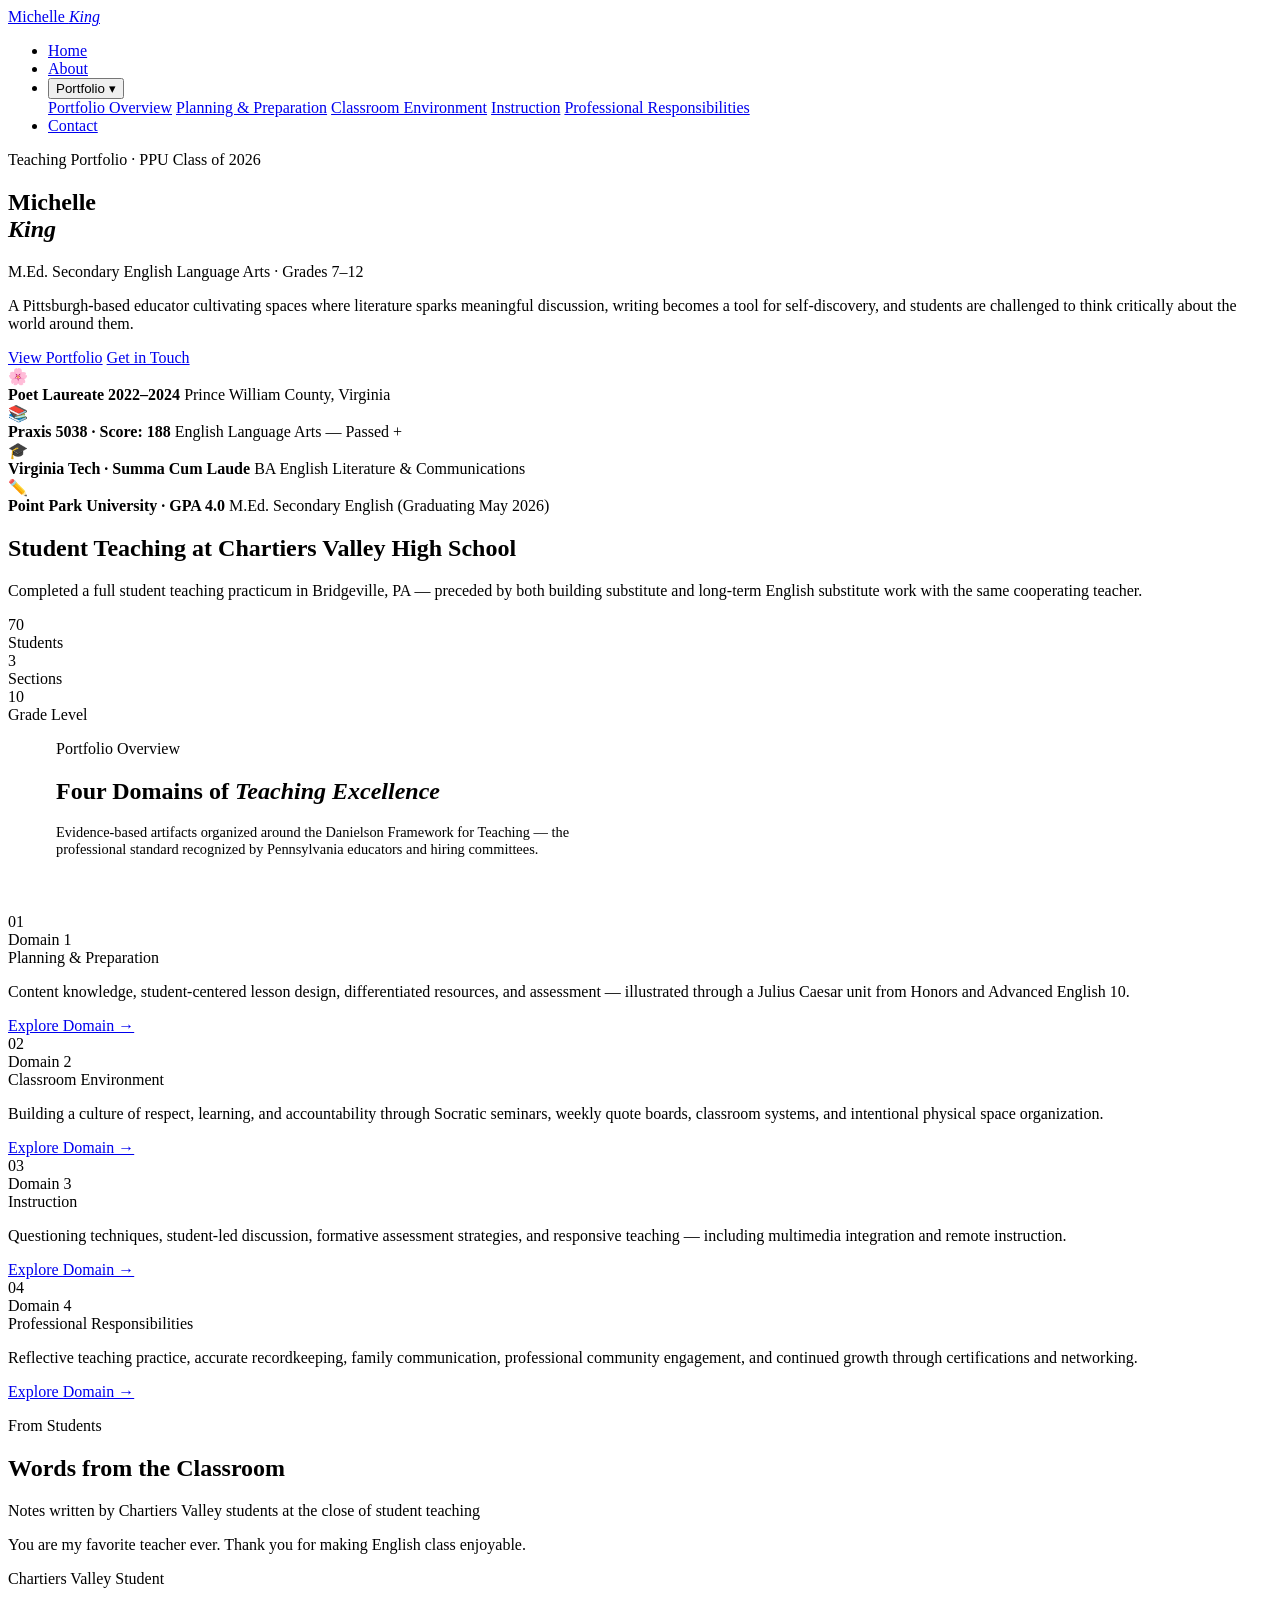
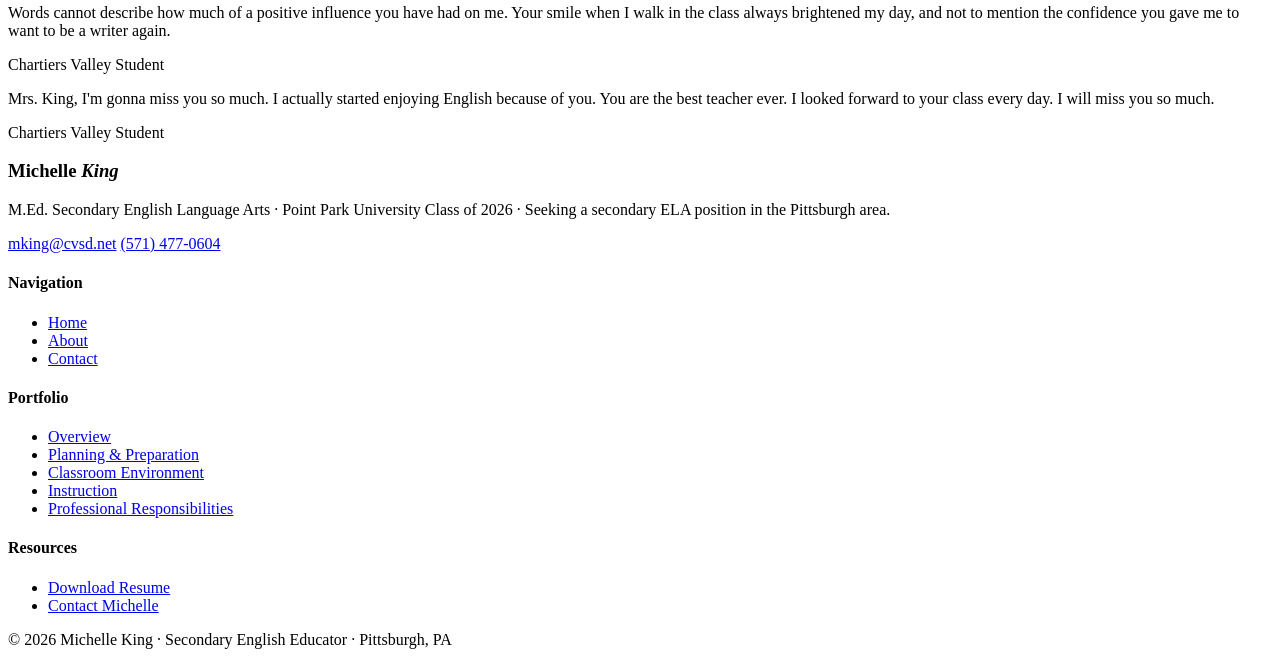
==== commit f742788e: "Add files via upload" ====
--- a/index.html
+++ b/index.html
@@ -3,1416 +3,105 @@
 <head>
 <meta charset="UTF-8">
 <meta name="viewport" content="width=device-width, initial-scale=1.0">
-<title>Michelle King | Teaching Portfolio</title>
+<title>Michelle King | Secondary English Educator</title>
 <link rel="preconnect" href="https://fonts.googleapis.com">
 <link href="https://fonts.googleapis.com/css2?family=Cormorant+Garamond:ital,wght@0,300;0,400;0,600;1,300;1,400&family=DM+Sans:wght@300;400;500&display=swap" rel="stylesheet">
-<style>
-  :root {
-    --sage: #7a9e9f;
-    --sage-light: #b2cfcf;
-    --sage-dark: #4a7475;
-    --blush: #e8c5bc;
-    --blush-light: #f5e8e4;
-    --cream: #faf7f4;
-    --stone: #8a8278;
-    --ink: #2c2825;
-    --ink-light: #5a5450;
-    --white: #ffffff;
-    --nav-h: 72px;
-  }
-
-  * { margin: 0; padding: 0; box-sizing: border-box; }
-
-  html { scroll-behavior: smooth; }
-
-  body {
-    font-family: 'DM Sans', sans-serif;
-    background: var(--cream);
-    color: var(--ink);
-    font-size: 16px;
-    line-height: 1.7;
-  }
-
-  h1, h2, h3, h4 {
-    font-family: 'Cormorant Garamond', serif;
-    font-weight: 400;
-    line-height: 1.2;
-  }
-
-  /* ── NAV ── */
-  nav {
-    position: fixed;
-    top: 0; left: 0; right: 0;
-    height: var(--nav-h);
-    background: rgba(250,247,244,0.95);
-    backdrop-filter: blur(8px);
-    border-bottom: 1px solid var(--sage-light);
-    z-index: 1000;
-    display: flex;
-    align-items: center;
-    justify-content: center;
-    padding: 0 48px;
-  }
-
-  .nav-logo {
-    font-family: 'Cormorant Garamond', serif;
-    font-size: 1.3rem;
-    font-weight: 300;
-    color: var(--sage-dark);
-    cursor: pointer;
-    letter-spacing: 0.02em;
-    text-decoration: none;
-  }
-
-  .nav-logo span {
-    font-style: italic;
-    color: var(--blush);
-  }
-
-  .nav-links {
-    display: flex;
-    align-items: center;
-    gap: 36px;
-    list-style: none;
-  }
-
-  .nav-links > li {
-    position: relative;
-  }
-
-  .nav-links a, .nav-links button {
-    font-family: 'DM Sans', sans-serif;
-    font-size: 0.82rem;
-    font-weight: 500;
-    letter-spacing: 0.08em;
-    text-transform: uppercase;
-    color: var(--ink-light);
-    text-decoration: none;
-    background: none;
-    border: none;
-    cursor: pointer;
-    padding: 4px 0;
-    transition: color 0.2s;
-    display: flex;
-    align-items: center;
-    gap: 4px;
-  }
-
-  .nav-links a:hover, .nav-links button:hover,
-  .nav-links a.active, .nav-links button.active {
-    color: var(--sage-dark);
-  }
-
-  .nav-links a.active::after, .nav-links button.active::after {
-    content: '';
-    position: absolute;
-    bottom: -4px;
-    left: 0; right: 0;
-    height: 2px;
-    background: var(--sage);
-    border-radius: 1px;
-  }
-
-  .dropdown-arrow {
-    font-size: 0.6rem;
-    transition: transform 0.2s;
-  }
-
-  .nav-links li:hover .dropdown-arrow {
-    transform: rotate(180deg);
-  }
-
-  .dropdown {
-    position: absolute;
-    top: calc(100% + 16px);
-    left: 50%;
-    transform: translateX(-50%);
-    background: var(--white);
-    border: 1px solid var(--sage-light);
-    border-radius: 8px;
-    padding: 8px 0;
-    min-width: 220px;
-    box-shadow: 0 8px 32px rgba(74,116,117,0.12);
-    opacity: 0;
-    pointer-events: none;
-    transition: opacity 0.2s, transform 0.2s;
-    transform: translateX(-50%) translateY(-4px);
-  }
-
-  /* Bridge the gap between trigger and dropdown so hover doesn't drop */
-  .dropdown::before {
-    content: '';
-    position: absolute;
-    top: -16px;
-    left: 0; right: 0;
-    height: 16px;
-  }
-
-  .nav-links li:hover .dropdown {
-    opacity: 1;
-    pointer-events: all;
-    transform: translateX(-50%) translateY(0);
-  }
-
-  .dropdown a {
-    display: block;
-    padding: 10px 20px;
-    font-size: 0.8rem;
-    letter-spacing: 0.05em;
-    text-transform: uppercase;
-    color: var(--ink-light);
-    text-decoration: none;
-    transition: background 0.15s, color 0.15s;
-    white-space: nowrap;
-  }
-
-  .dropdown a:hover {
-    background: var(--blush-light);
-    color: var(--sage-dark);
-  }
-
-  /* ── PAGE SYSTEM ── */
-  .page {
-    display: none;
-    min-height: 100vh;
-    padding-top: var(--nav-h);
-  }
-
-  .page.active {
-    display: block;
-    animation: fadeIn 0.4s ease;
-  }
-
-  @keyframes fadeIn {
-    from { opacity: 0; transform: translateY(8px); }
-    to { opacity: 1; transform: translateY(0); }
-  }
-
-  /* ── HERO (HOME) ── */
-  .home-hero {
-    min-height: calc(100vh - var(--nav-h));
-    display: flex;
-    justify-content: center;
-    position: relative;
-    overflow: hidden;
-  }
-
-  .home-hero-inner {
-    width: 100%;
-    max-width: 1280px;
-    display: grid;
-    grid-template-columns: 1fr 1fr;
-    position: relative;
-  }
-
-  .home-hero-left {
-    display: flex;
-    flex-direction: column;
-    justify-content: center;
-    padding: 80px 64px 80px 48px;
-    position: relative;
-    z-index: 2;
-  }
-
-  .hero-eyebrow {
-    font-size: 0.75rem;
-    font-weight: 500;
-    letter-spacing: 0.15em;
-    text-transform: uppercase;
-    color: var(--sage);
-    margin-bottom: 20px;
-  }
-
-  .hero-name {
-    font-size: clamp(3rem, 5vw, 5rem);
-    font-weight: 300;
-    line-height: 1.05;
-    color: var(--ink);
-    margin-bottom: 8px;
-  }
-
-  .hero-name em {
-    font-style: italic;
-    color: var(--sage-dark);
-  }
-
-  .hero-title {
-    font-family: 'DM Sans', sans-serif;
-    font-size: 0.9rem;
-    font-weight: 300;
-    letter-spacing: 0.05em;
-    color: var(--stone);
-    margin-bottom: 36px;
-    text-transform: uppercase;
-  }
-
-  .hero-desc {
-    font-size: 1.05rem;
-    color: var(--ink-light);
-    max-width: 420px;
-    margin-bottom: 48px;
-    line-height: 1.8;
-  }
-
-  .hero-ctas {
-    display: flex;
-    gap: 16px;
-    flex-wrap: wrap;
-  }
-
-  .btn-primary {
-    background: var(--sage-dark);
-    color: var(--white);
-    padding: 14px 32px;
-    border: none;
-    border-radius: 2px;
-    font-family: 'DM Sans', sans-serif;
-    font-size: 0.8rem;
-    font-weight: 500;
-    letter-spacing: 0.1em;
-    text-transform: uppercase;
-    cursor: pointer;
-    transition: background 0.2s, transform 0.2s;
-    text-decoration: none;
-    display: inline-block;
-  }
-
-  .btn-primary:hover {
-    background: var(--sage);
-    transform: translateY(-1px);
-  }
-
-  .btn-outline {
-    background: transparent;
-    color: var(--sage-dark);
-    padding: 14px 32px;
-    border: 1.5px solid var(--sage-dark);
-    border-radius: 2px;
-    font-family: 'DM Sans', sans-serif;
-    font-size: 0.8rem;
-    font-weight: 500;
-    letter-spacing: 0.1em;
-    text-transform: uppercase;
-    cursor: pointer;
-    transition: all 0.2s;
-    text-decoration: none;
-    display: inline-block;
-  }
-
-  .btn-outline:hover {
-    background: var(--sage-dark);
-    color: var(--white);
-    transform: translateY(-1px);
-  }
-
-  .home-hero-right {
-    position: relative;
-    background: var(--sage-light);
-    overflow: hidden;
-  }
-
-  .hero-botanical {
-    position: absolute;
-    inset: 0;
-    background:
-      radial-gradient(ellipse at 30% 50%, rgba(232,197,188,0.4) 0%, transparent 60%),
-      radial-gradient(ellipse at 80% 20%, rgba(122,158,159,0.3) 0%, transparent 50%),
-      radial-gradient(ellipse at 60% 80%, rgba(178,207,207,0.5) 0%, transparent 40%);
-  }
-
-  .hero-credentials {
-    position: absolute;
-    bottom: 48px;
-    left: 40px;
-    right: 40px;
-    display: flex;
-    flex-direction: column;
-    gap: 12px;
-  }
-
-  .credential-pill {
-    background: rgba(255,255,255,0.85);
-    backdrop-filter: blur(4px);
-    border-radius: 4px;
-    padding: 12px 20px;
-    display: flex;
-    align-items: center;
-    gap: 12px;
-    border-left: 3px solid var(--sage-dark);
-  }
-
-  .credential-icon {
-    font-size: 1.2rem;
-  }
-
-  .credential-text {
-    font-size: 0.82rem;
-    color: var(--ink);
-    line-height: 1.4;
-  }
-
-  .credential-text strong {
-    display: block;
-    font-weight: 500;
-  }
-
-  .credential-text span {
-    color: var(--stone);
-    font-size: 0.76rem;
-  }
-
-  .hero-floral-top {
-    position: absolute;
-    top: -20px;
-    right: -20px;
-    width: 280px;
-    height: 280px;
-    opacity: 0.15;
-    background: radial-gradient(circle, var(--sage-dark) 0%, transparent 70%);
-    border-radius: 50%;
-  }
-
-  /* ── SECTION STYLES ── */
-  .section-container {
-    max-width: 1280px;
-    margin: 0 auto;
-    padding: 80px 48px;
-  }
-
-  .section-eyebrow {
-    font-size: 0.72rem;
-    font-weight: 500;
-    letter-spacing: 0.15em;
-    text-transform: uppercase;
-    color: var(--sage);
-    margin-bottom: 12px;
-  }
-
-  .section-title {
-    font-size: clamp(2rem, 4vw, 3.2rem);
-    font-weight: 300;
-    color: var(--ink);
-    margin-bottom: 24px;
-  }
-
-  .section-title em {
-    font-style: italic;
-    color: var(--sage-dark);
-  }
-
-  .section-lead {
-    font-size: 1.05rem;
-    color: var(--ink-light);
-    max-width: 640px;
-    line-height: 1.8;
-    margin-bottom: 56px;
-  }
-
-  .divider {
-    width: 60px;
-    height: 2px;
-    background: var(--sage-light);
-    margin: 24px 0;
-  }
-
-  /* ── HOME HIGHLIGHTS ── */
-  .home-highlights {
-    background: var(--white);
-    padding: 80px 0;
-  }
-
-  .highlights-grid {
-    max-width: 1280px;
-    margin: 0 auto;
-    padding: 0 48px;
-    display: grid;
-    grid-template-columns: repeat(3, 1fr);
-    gap: 32px;
-  }
-
-  .highlight-card {
-    padding: 36px 32px;
-    border: 1px solid var(--sage-light);
-    border-radius: 4px;
-    position: relative;
-    overflow: hidden;
-    cursor: pointer;
-    transition: transform 0.2s, box-shadow 0.2s;
-  }
-
-  .highlight-card:hover {
-    transform: translateY(-4px);
-    box-shadow: 0 12px 40px rgba(74,116,117,0.12);
-  }
-
-  .highlight-card::before {
-    content: '';
-    position: absolute;
-    top: 0; left: 0; right: 0;
-    height: 3px;
-    background: var(--sage);
-  }
-
-  .highlight-number {
-    font-family: 'Cormorant Garamond', serif;
-    font-size: 3rem;
-    font-weight: 300;
-    color: var(--sage-light);
-    line-height: 1;
-    margin-bottom: 16px;
-  }
-
-  .highlight-label {
-    font-size: 0.72rem;
-    font-weight: 500;
-    letter-spacing: 0.12em;
-    text-transform: uppercase;
-    color: var(--sage-dark);
-    margin-bottom: 8px;
-  }
-
-  .highlight-title {
-    font-family: 'Cormorant Garamond', serif;
-    font-size: 1.4rem;
-    font-weight: 400;
-    color: var(--ink);
-    margin-bottom: 12px;
-  }
-
-  .highlight-desc {
-    font-size: 0.88rem;
-    color: var(--stone);
-    line-height: 1.7;
-  }
-
-  .highlight-link {
-    display: inline-flex;
-    align-items: center;
-    gap: 6px;
-    margin-top: 20px;
-    font-size: 0.78rem;
-    font-weight: 500;
-    letter-spacing: 0.08em;
-    text-transform: uppercase;
-    color: var(--sage-dark);
-    text-decoration: none;
-    cursor: pointer;
-    background: none;
-    border: none;
-    padding: 0;
-    transition: gap 0.2s;
-  }
-
-  .highlight-link:hover { gap: 10px; }
-
-  /* ── ABOUT PAGE ── */
-  .about-grid {
-    display: grid;
-    grid-template-columns: 1fr 1fr;
-    gap: 80px;
-    align-items: start;
-  }
-
-  .about-text p {
-    font-size: 1rem;
-    color: var(--ink-light);
-    line-height: 1.85;
-    margin-bottom: 20px;
-  }
-
-  .about-credentials {
-    display: flex;
-    flex-direction: column;
-    gap: 20px;
-  }
-
-  .cred-block {
-    background: var(--white);
-    border: 1px solid var(--sage-light);
-    border-radius: 4px;
-    padding: 24px 28px;
-    border-left: 3px solid var(--sage);
-  }
-
-  .cred-block h4 {
-    font-family: 'Cormorant Garamond', serif;
-    font-size: 1.1rem;
-    font-weight: 400;
-    color: var(--ink);
-    margin-bottom: 4px;
-  }
-
-  .cred-block .cred-sub {
-    font-size: 0.82rem;
-    color: var(--stone);
-    margin-bottom: 8px;
-  }
-
-  .cred-block .cred-detail {
-    font-size: 0.85rem;
-    color: var(--ink-light);
-    line-height: 1.6;
-  }
-
-  .praxis-badge {
-    background: var(--sage-dark);
-    color: var(--white);
-    display: inline-flex;
-    align-items: center;
-    gap: 10px;
-    padding: 10px 18px;
-    border-radius: 2px;
-    margin-top: 12px;
-    font-size: 0.82rem;
-  }
-
-  .praxis-badge .score {
-    font-family: 'Cormorant Garamond', serif;
-    font-size: 1.5rem;
-    font-weight: 300;
-    line-height: 1;
-  }
-
-  /* ── PORTFOLIO OVERVIEW ── */
-  .domain-cards {
-    display: grid;
-    grid-template-columns: repeat(2, 1fr);
-    gap: 28px;
-  }
-
-  .domain-card {
-    background: var(--white);
-    border: 1px solid var(--sage-light);
-    border-radius: 4px;
-    padding: 40px 36px;
-    cursor: pointer;
-    transition: transform 0.2s, box-shadow 0.2s;
-    position: relative;
-    overflow: hidden;
-  }
-
-  .domain-card:hover {
-    transform: translateY(-4px);
-    box-shadow: 0 12px 40px rgba(74,116,117,0.12);
-  }
-
-  .domain-card::after {
-    content: '';
-    position: absolute;
-    bottom: 0; left: 0; right: 0;
-    height: 3px;
-    background: var(--blush);
-    transform: scaleX(0);
-    transition: transform 0.3s;
-    transform-origin: left;
-  }
-
-  .domain-card:hover::after {
-    transform: scaleX(1);
-  }
-
-  .domain-num {
-    font-family: 'Cormorant Garamond', serif;
-    font-size: 4rem;
-    font-weight: 300;
-    color: var(--sage-light);
-    line-height: 1;
-    margin-bottom: 16px;
-  }
-
-  .domain-card h3 {
-    font-size: 1.5rem;
-    font-weight: 400;
-    color: var(--ink);
-    margin-bottom: 12px;
-  }
-
-  .domain-card p {
-    font-size: 0.9rem;
-    color: var(--stone);
-    line-height: 1.7;
-    margin-bottom: 20px;
-  }
-
-  .domain-components {
-    display: flex;
-    flex-wrap: wrap;
-    gap: 6px;
-    margin-bottom: 24px;
-  }
-
-  .component-tag {
-    font-size: 0.72rem;
-    font-weight: 500;
-    letter-spacing: 0.06em;
-    padding: 4px 10px;
-    background: var(--blush-light);
-    color: var(--sage-dark);
-    border-radius: 2px;
-    text-transform: uppercase;
-  }
-
-  /* ── DOMAIN PAGES ── */
-  .domain-hero {
-    background: var(--sage-dark);
-    color: var(--white);
-    padding: 80px 80px 64px;
-    position: relative;
-    overflow: hidden;
-  }
-
-  .domain-hero::before {
-    content: '';
-    position: absolute;
-    top: -60px; right: -60px;
-    width: 320px; height: 320px;
-    border-radius: 50%;
-    background: rgba(255,255,255,0.04);
-  }
-
-  .domain-hero::after {
-    content: '';
-    position: absolute;
-    bottom: -80px; right: 100px;
-    width: 200px; height: 200px;
-    border-radius: 50%;
-    background: rgba(232,197,188,0.1);
-  }
-
-  .domain-hero-domain {
-    font-size: 0.72rem;
-    font-weight: 500;
-    letter-spacing: 0.2em;
-    text-transform: uppercase;
-    color: var(--sage-light);
-    margin-bottom: 16px;
-  }
-
-  .domain-hero h1 {
-    font-size: clamp(2rem, 4vw, 3.5rem);
-    font-weight: 300;
-    margin-bottom: 20px;
-    color: var(--white);
-  }
-
-  .domain-hero p {
-    font-size: 1rem;
-    color: rgba(255,255,255,0.75);
-    max-width: 580px;
-    line-height: 1.8;
-  }
-
-  /* Component nav on domain pages */
-  .component-nav {
-    background: var(--white);
-    border-bottom: 1px solid var(--sage-light);
-    padding: 0 80px;
-    display: flex;
-    gap: 0;
-    overflow-x: auto;
-  }
-
-  .component-nav-link {
-    font-size: 0.78rem;
-    font-weight: 500;
-    letter-spacing: 0.08em;
-    text-transform: uppercase;
-    color: var(--stone);
-    padding: 20px 24px;
-    cursor: pointer;
-    background: none;
-    border: none;
-    border-bottom: 2px solid transparent;
-    transition: color 0.2s, border-color 0.2s;
-    white-space: nowrap;
-    text-decoration: none;
-    display: block;
-  }
-
-  .component-nav-link:hover {
-    color: var(--sage-dark);
-    border-bottom-color: var(--sage-light);
-  }
-
-  /* Component cards grid */
-  .component-cards {
-    max-width: 1280px;
-    margin: 0 auto;
-    padding: 56px 48px;
-    display: grid;
-    grid-template-columns: repeat(3, 1fr);
-    gap: 20px;
-  }
-
-  .component-card {
-    border: 1px solid var(--sage-light);
-    border-radius: 4px;
-    padding: 28px 24px;
-    background: var(--white);
-    cursor: pointer;
-    transition: all 0.2s;
-    text-decoration: none;
-  }
-
-  .component-card:hover {
-    border-color: var(--sage);
-    transform: translateY(-2px);
-    box-shadow: 0 8px 24px rgba(74,116,117,0.1);
-  }
-
-  .component-code {
-    font-size: 0.7rem;
-    font-weight: 500;
-    letter-spacing: 0.12em;
-    text-transform: uppercase;
-    color: var(--sage);
-    margin-bottom: 8px;
-  }
-
-  .component-card h4 {
-    font-family: 'Cormorant Garamond', serif;
-    font-size: 1.1rem;
-    color: var(--ink);
-    margin-bottom: 8px;
-  }
-
-  .component-card p {
-    font-size: 0.82rem;
-    color: var(--stone);
-    line-height: 1.6;
-  }
-
-  .component-card .go-arrow {
-    margin-top: 16px;
-    font-size: 0.75rem;
-    color: var(--sage-dark);
-    font-weight: 500;
-    letter-spacing: 0.06em;
-    text-transform: uppercase;
-  }
-
-  /* Component detail sections */
-  .component-section {
-    max-width: 1280px;
-    margin: 0 auto;
-    padding: 64px 48px;
-    border-bottom: 1px solid var(--sage-light);
-  }
-
-  .component-section:last-child {
-    border-bottom: none;
-  }
-
-  .component-section-code {
-    font-size: 0.7rem;
-    font-weight: 500;
-    letter-spacing: 0.15em;
-    text-transform: uppercase;
-    color: var(--sage);
-    margin-bottom: 8px;
-  }
-
-  .component-section h2 {
-    font-size: 2rem;
-    font-weight: 300;
-    color: var(--ink);
-    margin-bottom: 20px;
-  }
-
-  .component-section p {
-    font-size: 1rem;
-    color: var(--ink-light);
-    line-height: 1.85;
-    margin-bottom: 16px;
-  }
-
-  .artifact-box {
-    background: var(--blush-light);
-    border-left: 3px solid var(--blush);
-    padding: 20px 24px;
-    border-radius: 0 4px 4px 0;
-    margin-top: 20px;
-  }
-
-  .artifact-box .artifact-label {
-    font-size: 0.7rem;
-    font-weight: 500;
-    letter-spacing: 0.12em;
-    text-transform: uppercase;
-    color: var(--stone);
-    margin-bottom: 4px;
-  }
-
-  .artifact-box p {
-    font-size: 0.88rem;
-    color: var(--ink);
-    line-height: 1.6;
-    margin-bottom: 0;
-  }
-
-  /* ── CONTACT PAGE ── */
-  .contact-grid {
-    display: grid;
-    grid-template-columns: 1fr 1fr;
-    gap: 80px;
-    align-items: start;
-  }
-
-  .contact-info {
-    display: flex;
-    flex-direction: column;
-    gap: 24px;
-  }
-
-  .contact-item {
-    display: flex;
-    align-items: flex-start;
-    gap: 16px;
-  }
-
-  .contact-icon {
-    width: 44px;
-    height: 44px;
-    background: var(--sage-light);
-    border-radius: 50%;
-    display: flex;
-    align-items: center;
-    justify-content: center;
-    font-size: 1rem;
-    flex-shrink: 0;
-  }
-
-  .contact-item-text {
-    padding-top: 4px;
-  }
-
-  .contact-item-label {
-    font-size: 0.72rem;
-    font-weight: 500;
-    letter-spacing: 0.12em;
-    text-transform: uppercase;
-    color: var(--stone);
-    margin-bottom: 4px;
-  }
-
-  .contact-item-value {
-    font-size: 1rem;
-    color: var(--ink);
-  }
-
-  .contact-item-value a {
-    color: var(--sage-dark);
-    text-decoration: none;
-    transition: color 0.2s;
-  }
-
-  .contact-item-value a:hover {
-    color: var(--sage);
-  }
-
-  .contact-aside {
-    background: var(--sage-dark);
-    color: var(--white);
-    padding: 48px 40px;
-    border-radius: 4px;
-  }
-
-  .contact-aside h3 {
-    font-size: 1.8rem;
-    font-weight: 300;
-    margin-bottom: 16px;
-    color: var(--white);
-  }
-
-  .contact-aside p {
-    font-size: 0.92rem;
-    color: rgba(255,255,255,0.75);
-    line-height: 1.8;
-    margin-bottom: 28px;
-  }
-
-  .resume-download {
-    display: inline-flex;
-    align-items: center;
-    gap: 10px;
-    background: var(--white);
-    color: var(--sage-dark);
-    padding: 14px 28px;
-    border-radius: 2px;
-    font-size: 0.8rem;
-    font-weight: 500;
-    letter-spacing: 0.1em;
-    text-transform: uppercase;
-    text-decoration: none;
-    transition: background 0.2s;
-    cursor: pointer;
-    border: none;
-  }
-
-  .resume-download:hover {
-    background: var(--blush-light);
-  }
-
-  /* ── FOOTER ── */
-  footer {
-    background: var(--ink);
-    color: var(--white);
-    padding: 56px 80px 36px;
-  }
-
-  .footer-grid {
-    display: grid;
-    grid-template-columns: 1.5fr 1fr 1fr 1fr;
-    gap: 48px;
-    margin-bottom: 48px;
-  }
-
-  .footer-brand h3 {
-    font-family: 'Cormorant Garamond', serif;
-    font-size: 1.4rem;
-    font-weight: 300;
-    color: var(--white);
-    margin-bottom: 8px;
-  }
-
-  .footer-brand h3 em {
-    font-style: italic;
-    color: var(--sage-light);
-  }
-
-  .footer-brand p {
-    font-size: 0.82rem;
-    color: rgba(255,255,255,0.5);
-    line-height: 1.7;
-    margin-bottom: 20px;
-  }
-
-  .footer-contact-small {
-    display: flex;
-    flex-direction: column;
-    gap: 6px;
-  }
-
-  .footer-contact-small a {
-    font-size: 0.82rem;
-    color: var(--sage-light);
-    text-decoration: none;
-    transition: color 0.2s;
-  }
-
-  .footer-contact-small a:hover {
-    color: var(--white);
-  }
-
-  .footer-col h4 {
-    font-size: 0.7rem;
-    font-weight: 500;
-    letter-spacing: 0.15em;
-    text-transform: uppercase;
-    color: var(--stone);
-    margin-bottom: 16px;
-  }
-
-  .footer-col ul {
-    list-style: none;
-    display: flex;
-    flex-direction: column;
-    gap: 10px;
-  }
-
-  .footer-col ul li a,
-  .footer-col ul li button {
-    font-size: 0.85rem;
-    color: rgba(255,255,255,0.6);
-    text-decoration: none;
-    background: none;
-    border: none;
-    cursor: pointer;
-    padding: 0;
-    text-align: left;
-    transition: color 0.2s;
-    font-family: 'DM Sans', sans-serif;
-  }
-
-  .footer-col ul li a:hover,
-  .footer-col ul li button:hover {
-    color: var(--white);
-  }
-
-  .footer-bottom {
-    border-top: 1px solid rgba(255,255,255,0.1);
-    padding-top: 28px;
-    display: flex;
-    justify-content: space-between;
-    align-items: center;
-  }
-
-  .footer-bottom p {
-    font-size: 0.78rem;
-    color: rgba(255,255,255,0.35);
-  }
-
-  .footer-resume-link {
-    font-size: 0.78rem;
-    color: var(--sage-light);
-    text-decoration: none;
-    font-weight: 500;
-    letter-spacing: 0.06em;
-    text-transform: uppercase;
-    transition: color 0.2s;
-    background: none;
-    border: none;
-    cursor: pointer;
-    font-family: 'DM Sans', sans-serif;
-  }
-
-  .footer-resume-link:hover {
-    color: var(--white);
-  }
-
-  /* ── TESTIMONIALS (home) ── */
-  .testimonials {
-    padding: 80px 0;
-    background: var(--blush-light);
-    overflow: hidden;
-  }
-
-  .testimonials-inner {
-    max-width: 1280px;
-    margin: 0 auto;
-    padding: 0 48px;
-  }
-
-  .testimonials h2 {
-    font-size: 2rem;
-    font-weight: 300;
-    color: var(--ink);
-    margin-bottom: 8px;
-  }
-
-  .testimonials-sub {
-    font-size: 0.88rem;
-    color: var(--stone);
-    margin-bottom: 48px;
-  }
-
-  .testimonial-grid {
-    display: grid;
-    grid-template-columns: repeat(3, 1fr);
-    gap: 24px;
-  }
-
-  .testimonial-card {
-    background: var(--white);
-    padding: 32px 28px;
-    border-radius: 4px;
-    position: relative;
-  }
-
-  .testimonial-card::before {
-    content: '"';
-    font-family: 'Cormorant Garamond', serif;
-    font-size: 5rem;
-    color: var(--sage-light);
-    line-height: 1;
-    position: absolute;
-    top: 12px;
-    left: 24px;
-    font-weight: 300;
-  }
-
-  .testimonial-card p {
-    font-size: 0.9rem;
-    color: var(--ink-light);
-    line-height: 1.8;
-    padding-top: 32px;
-    font-style: italic;
-  }
-
-  .testimonial-from {
-    margin-top: 16px;
-    font-size: 0.75rem;
-    font-weight: 500;
-    letter-spacing: 0.08em;
-    text-transform: uppercase;
-    color: var(--stone);
-  }
-
-  /* ── PLACEMENT BANNER ── */
-  .placement-banner {
-    background: var(--sage);
-    color: var(--white);
-    padding: 48px 48px;
-  }
-
-  .placement-banner h2 {
-    font-size: 2rem;
-    font-weight: 300;
-    color: var(--white);
-  }
-
-  .placement-banner p {
-    font-size: 0.92rem;
-    color: rgba(255,255,255,0.8);
-    margin-top: 8px;
-    max-width: 480px;
-  }
-
-  .placement-stats {
-    display: flex;
-    gap: 48px;
-    flex-shrink: 0;
-  }
-
-  .placement-stat {
-    text-align: center;
-  }
-
-  .placement-stat .stat-num {
-    font-family: 'Cormorant Garamond', serif;
-    font-size: 3rem;
-    font-weight: 300;
-    line-height: 1;
-    color: var(--white);
-  }
-
-  .placement-stat .stat-label {
-    font-size: 0.72rem;
-    font-weight: 500;
-    letter-spacing: 0.1em;
-    text-transform: uppercase;
-    color: rgba(255,255,255,0.7);
-    margin-top: 4px;
-  }
-
-  /* Utility */
-  .mt-8 { margin-top: 8px; }
-  .mt-16 { margin-top: 16px; }
-  .mt-24 { margin-top: 24px; }
-  .mt-32 { margin-top: 32px; }
-  .mb-8 { margin-bottom: 8px; }
-
-  a { text-decoration: none; }
-
-  /* ── 1280px NAV INNER CONSTRAINT ── */
-  .nav-inner {
-    width: 100%;
-    max-width: 1280px;
-    margin: 0 auto;
-    display: flex;
-    align-items: center;
-    justify-content: space-between;
-  }
-
-  /* ── 1280px PLACEMENT BANNER INNER ── */
-  .placement-banner-inner {
-    width: 100%;
-    max-width: 1280px;
-    margin: 0 auto;
-    display: flex;
-    align-items: center;
-    justify-content: space-between;
-    gap: 32px;
-  }
-
-  /* ── 1280px DOMAIN HERO INNER ── */
-  .domain-hero-inner {
-    width: 100%;
-    max-width: 1280px;
-    margin: 0 auto;
-    position: relative;
-    z-index: 1;
-  }
-
-  /* ── 1280px FOOTER INNER ── */
-  .footer-inner {
-    max-width: 1280px;
-    margin: 0 auto;
-  }
-
-  /* ── RESPONSIVE: 768px and below ── */
-  @media (max-width: 768px) {
-
-    /* Nav */
-    nav { padding: 0 24px; }
-
-    /* Home hero: single column */
-    .home-hero-inner {
-      grid-template-columns: 1fr;
-    }
-    .home-hero-left {
-      padding: 48px 24px;
-    }
-    .home-hero-right {
-      min-height: 320px;
-    }
-    .hero-credentials {
-      position: relative;
-      bottom: auto; left: auto; right: auto;
-      padding: 24px;
-    }
-
-    /* Placement banner */
-    .placement-banner { padding: 40px 24px; }
-    .placement-banner-inner {
-      flex-direction: column;
-      align-items: flex-start;
-    }
-    .placement-stats {
-      gap: 32px;
-    }
-
-    /* Section containers */
-    .section-container { padding: 48px 24px; }
-
-    /* Highlights grid: 1 column */
-    .highlights-grid {
-      grid-template-columns: 1fr;
-      padding: 0 24px;
-    }
-
-    /* Domain cards: 1 column */
-    .domain-cards {
-      grid-template-columns: 1fr;
-    }
-
-    /* Component cards: 1 column */
-    .component-cards {
-      grid-template-columns: 1fr !important;
-      padding: 32px 24px;
-    }
-
-    /* Testimonials: 1 column */
-    .testimonial-grid {
-      grid-template-columns: 1fr;
-    }
-    .testimonials-inner { padding: 0 24px; }
-
-    /* About grid: 1 column */
-    .about-grid {
-      grid-template-columns: 1fr;
-      gap: 40px;
-    }
-
-    /* Contact grid: 1 column */
-    .contact-grid {
-      grid-template-columns: 1fr;
-      gap: 40px;
-    }
-
-    /* Domain hero */
-    .domain-hero { padding: 48px 24px 40px; }
-
-    /* Footer */
-    footer { padding: 48px 24px 28px; }
-    .footer-grid {
-      grid-template-columns: 1fr;
-      gap: 32px;
-    }
-    .footer-bottom {
-      flex-direction: column;
-      gap: 12px;
-      align-items: flex-start;
-    }
-  }
-</style>
+<link rel="stylesheet" href="css/styles.css">
 </head>
 <body>
 
-<!-- ══════════════ NAV ══════════════ -->
 <nav>
   <div class="nav-inner">
-  <a class="nav-logo" onclick="showPage('home')" href="#">Michelle <em>King</em></a>
-  <ul class="nav-links">
-    <li><a href="#" onclick="showPage('home')" data-page="home">Home</a></li>
-    <li><a href="#" onclick="showPage('about')" data-page="about">About</a></li>
-    <li>
-      <button class="portfolio-btn" data-page="portfolio">Portfolio <span class="dropdown-arrow">▾</span></button>
-      <div class="dropdown">
-        <a href="#" onclick="showPage('portfolio')">Portfolio Overview</a>
-        <a href="#" onclick="showPage('domain1')">Planning & Preparation</a>
-        <a href="#" onclick="showPage('domain2')">Classroom Environment</a>
-        <a href="#" onclick="showPage('domain3')">Instruction</a>
-        <a href="#" onclick="showPage('domain4')">Professional Responsibilities</a>
-      </div>
-    </li>
-    <li><a href="#" onclick="showPage('contact')" data-page="contact">Contact</a></li>
-  </ul>
+    <a class="nav-logo" href="index.html">Michelle <em>King</em></a>
+    <ul class="nav-links">
+      <li><a href="index.html" data-page="home">Home</a></li>
+      <li><a href="about.html" data-page="about">About</a></li>
+      <li>
+        <button class="portfolio-btn">Portfolio <span class="dropdown-arrow">▾</span></button>
+        <div class="dropdown">
+          <a href="portfolio/index.html">Portfolio Overview</a>
+          <a href="portfolio/domain-1.html">Planning & Preparation</a>
+          <a href="portfolio/domain-2.html">Classroom Environment</a>
+          <a href="portfolio/domain-3.html">Instruction</a>
+          <a href="portfolio/domain-4.html">Professional Responsibilities</a>
+        </div>
+      </li>
+      <li><a href="contact.html" data-page="contact">Contact</a></li>
+    </ul>
   </div>
 </nav>
 
-<!-- ══════════════ HOME ══════════════ -->
-<div id="page-home" class="page active">
+<div class="page-wrap">
 
   <section class="home-hero">
     <div class="home-hero-inner">
-    <div class="home-hero-left">
-      <p class="hero-eyebrow">Teaching Portfolio · PPU Class of 2026</p>
-      <h1 class="hero-name">Michelle<br><em>King</em></h1>
-      <p class="hero-title">M.Ed. Secondary English Language Arts · Grades 7–12</p>
-      <p class="hero-desc">A Pittsburgh-based educator cultivating spaces where literature sparks meaningful discussion, writing becomes a tool for self-discovery, and students are challenged to think critically about the world around them.</p>
-      <div class="hero-ctas">
-        <button class="btn-primary" onclick="showPage('portfolio')">View Portfolio</button>
-        <button class="btn-outline" onclick="showPage('contact')">Get in Touch</button>
-      </div>
-    </div>
-    <div class="home-hero-right">
-      <div class="hero-botanical"></div>
-      <div class="hero-floral-top"></div>
-      <div class="hero-credentials">
-        <div class="credential-pill">
-          <span class="credential-icon">🌸</span>
-          <div class="credential-text">
-            <strong>Poet Laureate 2022–2024</strong>
-            <span>Prince William County, Virginia</span>
-          </div>
-        </div>
-        <div class="credential-pill">
-          <span class="credential-icon">📚</span>
-          <div class="credential-text">
-            <strong>Praxis 5038 · Score: 188</strong>
-            <span>English Language Arts — Passed +</span>
-          </div>
-        </div>
-        <div class="credential-pill">
-          <span class="credential-icon">🎓</span>
-          <div class="credential-text">
-            <strong>Virginia Tech · Summa Cum Laude</strong>
-            <span>BA English Literature & Communications</span>
-          </div>
-        </div>
-        <div class="credential-pill">
-          <span class="credential-icon">✏️</span>
-          <div class="credential-text">
-            <strong>Point Park University · GPA 4.0</strong>
-            <span>M.Ed. Secondary English (Graduating May 2026)</span>
-          </div>
-        </div>
-      </div>
-    </div>
-    </div><!-- end home-hero-inner -->
+      <div class="home-hero-left">
+        <p class="hero-eyebrow">Teaching Portfolio · PPU Class of 2026</p>
+        <h1 class="hero-name">Michelle<br><em>King</em></h1>
+        <p class="hero-title">M.Ed. Secondary English Language Arts · Grades 7–12</p>
+        <p class="hero-desc">A Pittsburgh-based educator cultivating spaces where literature sparks meaningful discussion, writing becomes a tool for self-discovery, and students are challenged to think critically about the world around them.</p>
+        <div class="hero-ctas">
+          <a class="btn-primary" href="portfolio/index.html">View Portfolio</a>
+          <a class="btn-outline" href="contact.html">Get in Touch</a>
+        </div>
+      </div>
+      <div class="home-hero-right">
+        <div class="hero-botanical"></div>
+        <div class="hero-floral-top"></div>
+        <div class="hero-credentials">
+          <div class="credential-pill">
+            <span class="credential-icon">🌸</span>
+            <div class="credential-text">
+              <strong>Poet Laureate 2022–2024</strong>
+              <span>Prince William County, Virginia</span>
+            </div>
+          </div>
+          <div class="credential-pill">
+            <span class="credential-icon">📚</span>
+            <div class="credential-text">
+              <strong>Praxis 5038 · Score: 188</strong>
+              <span>English Language Arts — Passed +</span>
+            </div>
+          </div>
+          <div class="credential-pill">
+            <span class="credential-icon">🎓</span>
+            <div class="credential-text">
+              <strong>Virginia Tech · Summa Cum Laude</strong>
+              <span>BA English Literature & Communications</span>
+            </div>
+          </div>
+          <div class="credential-pill">
+            <span class="credential-icon">✏️</span>
+            <div class="credential-text">
+              <strong>Point Park University · GPA 4.0</strong>
+              <span>M.Ed. Secondary English (Graduating May 2026)</span>
+            </div>
+          </div>
+        </div>
+      </div>
+    </div>
   </section>
 
   <section class="placement-banner">
     <div class="placement-banner-inner">
-    <div>
-      <h2>Student Teaching at Chartiers Valley High School</h2>
-      <p>Completed a full student teaching practicum in Bridgeville, PA — preceded by both building substitute and long-term English substitute work with the same cooperating teacher.</p>
-    </div>
-    <div class="placement-stats">
-      <div class="placement-stat">
-        <div class="stat-num">70</div>
-        <div class="stat-label">Students</div>
-      </div>
-      <div class="placement-stat">
-        <div class="stat-num">3</div>
-        <div class="stat-label">Sections</div>
-      </div>
-      <div class="placement-stat">
-        <div class="stat-num">10</div>
-        <div class="stat-label">Grade Level</div>
-      </div>
-    </div>
+      <div>
+        <h2>Student Teaching at Chartiers Valley High School</h2>
+        <p>Completed a full student teaching practicum in Bridgeville, PA — preceded by both building substitute and long-term English substitute work with the same cooperating teacher.</p>
+      </div>
+      <div class="placement-stats">
+        <div class="placement-stat">
+          <div class="stat-num">70</div>
+          <div class="stat-label">Students</div>
+        </div>
+        <div class="placement-stat">
+          <div class="stat-num">3</div>
+          <div class="stat-label">Sections</div>
+        </div>
+        <div class="placement-stat">
+          <div class="stat-num">10</div>
+          <div class="stat-label">Grade Level</div>
+        </div>
+      </div>
     </div>
   </section>
 
@@ -1423,33 +112,33 @@
       <p style="font-size:0.9rem;color:var(--stone);max-width:560px;">Evidence-based artifacts organized around the Danielson Framework for Teaching — the professional standard recognized by Pennsylvania educators and hiring committees.</p>
     </div>
     <div class="highlights-grid">
-      <div class="highlight-card" onclick="showPage('domain1')">
+      <div class="highlight-card" onclick="location.href='portfolio/domain-1.html'">
         <div class="highlight-number">01</div>
         <div class="highlight-label">Domain 1</div>
         <div class="highlight-title">Planning & Preparation</div>
         <p class="highlight-desc">Content knowledge, student-centered lesson design, differentiated resources, and assessment — illustrated through a Julius Caesar unit from Honors and Advanced English 10.</p>
-        <button class="highlight-link" onclick="showPage('domain1')">Explore Domain →</button>
-      </div>
-      <div class="highlight-card" onclick="showPage('domain2')">
+        <a class="highlight-link" href="portfolio/domain-1.html">Explore Domain →</a>
+      </div>
+      <div class="highlight-card" onclick="location.href='portfolio/domain-2.html'">
         <div class="highlight-number">02</div>
         <div class="highlight-label">Domain 2</div>
         <div class="highlight-title">Classroom Environment</div>
         <p class="highlight-desc">Building a culture of respect, learning, and accountability through Socratic seminars, weekly quote boards, classroom systems, and intentional physical space organization.</p>
-        <button class="highlight-link" onclick="showPage('domain2')">Explore Domain →</button>
-      </div>
-      <div class="highlight-card" onclick="showPage('domain3')">
+        <a class="highlight-link" href="portfolio/domain-2.html">Explore Domain →</a>
+      </div>
+      <div class="highlight-card" onclick="location.href='portfolio/domain-3.html'">
         <div class="highlight-number">03</div>
         <div class="highlight-label">Domain 3</div>
         <div class="highlight-title">Instruction</div>
         <p class="highlight-desc">Questioning techniques, student-led discussion, formative assessment strategies, and responsive teaching — including multimedia integration and remote instruction.</p>
-        <button class="highlight-link" onclick="showPage('domain3')">Explore Domain →</button>
-      </div>
-      <div class="highlight-card" onclick="showPage('domain4')">
+        <a class="highlight-link" href="portfolio/domain-3.html">Explore Domain →</a>
+      </div>
+      <div class="highlight-card" onclick="location.href='portfolio/domain-4.html'">
         <div class="highlight-number">04</div>
         <div class="highlight-label">Domain 4</div>
         <div class="highlight-title">Professional Responsibilities</div>
         <p class="highlight-desc">Reflective teaching practice, accurate recordkeeping, family communication, professional community engagement, and continued growth through certifications and networking.</p>
-        <button class="highlight-link" onclick="showPage('domain4')">Explore Domain →</button>
+        <a class="highlight-link" href="portfolio/domain-4.html">Explore Domain →</a>
       </div>
     </div>
   </section>
@@ -1476,664 +165,51 @@
     </div>
   </section>
 
-</div>
-
-<!-- ══════════════ ABOUT ══════════════ -->
-<div id="page-about" class="page">
-  <div class="section-container">
-    <p class="section-eyebrow">About Michelle</p>
-    <h1 class="section-title">Educator. Writer. <em>Advocate.</em></h1>
-    <div class="divider"></div>
-
-    <div class="about-grid">
-      <div class="about-text">
-        <p>Hello! I'm Michelle King — a Pittsburgh-based educator graduating in May 2026 with a Master of Education in Secondary English Language Arts from Point Park University. My path to teaching was shaped by a deep love of literature and language that began long before the classroom.</p>
-        <p>At Virginia Tech, I earned dual Bachelor of Arts degrees in English Literature and Communication Science, graduating Summa Cum Laude in May 2021. I was actively involved in the Silhouette Literary and Art Magazine, served as Peer Assistant for Learning at the Cook Counseling Center, and was recognized as a Nikki Giovanni-Steger Poetry Prize Finalist, with research published in <em>Philologia</em>.</p>
-        <p>From 2022 to 2024, I had the privilege of serving as Poet Laureate of Prince William County, Virginia — my home district. That experience galvanized my commitment to pursuing a career in education, where I could bring the power of language and creative expression directly to students.</p>
-        <p>I completed my student teaching practicum at Chartiers Valley High School in Bridgeville, PA, teaching three sections of 10th grade Advanced and Honors English — a total of 70 students. Prior to the formal practicum, I had already been serving as a long-term English substitute for my cooperating teacher, Mrs. Kelly Seigworth, giving me an unusually rich and continuous classroom experience.</p>
-        <p>I lead with authenticity, empathy, and passion — and I am actively seeking a secondary ELA position in the Pittsburgh area.</p>
-        <div class="mt-32">
-          <button class="btn-primary" onclick="showPage('portfolio')">View My Portfolio</button>
-        </div>
-      </div>
-
-      <div class="about-credentials">
-        <div class="cred-block">
-          <h4>Point Park University</h4>
-          <div class="cred-sub">Pittsburgh, PA · Graduating May 2026</div>
-          <div class="cred-detail">Master of Education — Secondary English Language Arts (Grades 7–12)<br>GPA: 4.0 · Pi Lambda Theta Honor Society</div>
-        </div>
-        <div class="cred-block">
-          <h4>Virginia Tech</h4>
-          <div class="cred-sub">Blacksburg, VA · May 2021</div>
-          <div class="cred-detail">BA English Literature and Language<br>BA Communication Science and Social Inquiry<br>Summa Cum Laude · GPA: 3.97</div>
-        </div>
-        <div class="cred-block">
-          <h4>Poet Laureate</h4>
-          <div class="cred-sub">Prince William County, Virginia · 2022–2024</div>
-          <div class="cred-detail">Served as county poet laureate for my home district — the experience that solidified a lifelong commitment to education and the literary arts.</div>
-        </div>
-        <div class="cred-block">
-          <h4>Praxis 5038 · English Language Arts</h4>
-          <div class="cred-sub">Taken July 2025</div>
-          <div class="cred-detail">
-            <div class="praxis-badge">
-              <div>
-                <div class="score">188</div>
-                <div style="font-size:0.65rem;opacity:0.8;margin-top:2px;">Your Score</div>
-              </div>
-              <div style="border-left:1px solid rgba(255,255,255,0.3);padding-left:12px;">
-                <div style="font-weight:500;">Passed +</div>
-                <div style="font-size:0.72rem;opacity:0.8;">Avg. range: 169–185</div>
-              </div>
-            </div>
-          </div>
-        </div>
-        <div class="cred-block">
-          <h4>Pennsylvania Certifications</h4>
-          <div class="cred-sub">Fully compliant with all PA requirements</div>
-          <div class="cred-detail">Act 34 · Act 151 · Act 114 clearances<br>Mandated Reporter · Suicide Prevention<br>AP & Keystone Test Proctor Certified</div>
-        </div>
-      </div>
-    </div>
-  </div>
-</div>
-
-<!-- ══════════════ PORTFOLIO OVERVIEW ══════════════ -->
-<div id="page-portfolio" class="page">
-  <div class="section-container">
-    <p class="section-eyebrow">Teaching Portfolio</p>
-    <h1 class="section-title">Four Domains of <em>Practice</em></h1>
-    <div class="divider"></div>
-    <p class="section-lead">This portfolio is organized around the Danielson Framework for Teaching — the professional standard used by Pennsylvania schools and districts to evaluate and develop educator practice. Each domain contains evidence-based artifacts from my student teaching placement at Chartiers Valley High School.</p>
-
-    <div class="domain-cards">
-      <div class="domain-card" onclick="showPage('domain1')">
-        <div class="domain-num">01</div>
-        <h3>Planning & Preparation</h3>
-        <p>Demonstrates how I designed instruction, selected resources, set learning outcomes, and assessed student understanding — illustrated through a Julius Caesar unit for Honors and Advanced English 10.</p>
-        <div class="domain-components">
-          <span class="component-tag">1A · Content & Pedagogy</span>
-          <span class="component-tag">1B · Knowledge of Students</span>
-          <span class="component-tag">1C · Outcomes</span>
-          <span class="component-tag">1D · Resources</span>
-          <span class="component-tag">1E · Coherent Instruction</span>
-          <span class="component-tag">1F · Assessments</span>
-        </div>
-        <button class="highlight-link">Explore Domain 1 →</button>
-      </div>
-      <div class="domain-card" onclick="showPage('domain2')">
-        <div class="domain-num">02</div>
-        <h3>Classroom Environment</h3>
-        <p>Shows how I built a culture of respect, collaboration, and accountability through structured routines, physical space decisions, and activities that positioned students as active, valued participants.</p>
-        <div class="domain-components">
-          <span class="component-tag">2A · Respect & Rapport</span>
-          <span class="component-tag">2B · Culture of Learning</span>
-          <span class="component-tag">2C–2D · Procedures & Behavior</span>
-          <span class="component-tag">2E · Physical Space</span>
-        </div>
-        <button class="highlight-link">Explore Domain 2 →</button>
-      </div>
-      <div class="domain-card" onclick="showPage('domain3')">
-        <div class="domain-num">03</div>
-        <h3>Instruction</h3>
-        <p>Evidence of how I communicated with students, designed discussion experiences, used varied formative assessments, and responded flexibly to student needs — including remote instruction and multimedia integration.</p>
-        <div class="domain-components">
-          <span class="component-tag">3A · Communicating</span>
-          <span class="component-tag">3B · Questioning</span>
-          <span class="component-tag">3C · Engagement</span>
-          <span class="component-tag">3D · Assessment</span>
-          <span class="component-tag">3E · Flexibility</span>
-        </div>
-        <button class="highlight-link">Explore Domain 3 →</button>
-      </div>
-      <div class="domain-card" onclick="showPage('domain4')">
-        <div class="domain-num">04</div>
-        <h3>Professional Responsibilities</h3>
-        <p>Demonstrates reflective practice, accurate record management, family communication, community participation, professional development, and the feedback and growth documented in progress reports from my cooperating teacher.</p>
-        <div class="domain-components">
-          <span class="component-tag">4A · Reflection</span>
-          <span class="component-tag">4B · Records</span>
-          <span class="component-tag">4C · Families</span>
-          <span class="component-tag">4D · Community</span>
-          <span class="component-tag">4E · Development</span>
-          <span class="component-tag">4F · Professionalism</span>
-        </div>
-        <button class="highlight-link">Explore Domain 4 →</button>
-      </div>
-    </div>
-  </div>
-</div>
-
-<!-- ══════════════ DOMAIN 1 ══════════════ -->
-<div id="page-domain1" class="page">
-  <div class="domain-hero">
-    <div class="domain-hero-inner">
-    <div class="domain-hero-domain">Domain 1 · Planning & Preparation</div>
-    <h1>Designing Instruction<br>with Intention</h1>
-    <p>From content expertise to student-centered assessment, this domain captures how I planned, resourced, and designed the Julius Caesar unit for three sections of Honors and Advanced English 10 at Chartiers Valley High School.</p>
-    </div>
-  </div>
-
-  <div style="background:var(--cream);padding:48px 0 0;">
-    <div style="max-width:1100px;margin:0 auto;padding:0 48px 32px;">
-      <p class="section-eyebrow">Component Highlights</p>
-      <h2 style="font-family:'Cormorant Garamond',serif;font-size:2rem;font-weight:300;color:var(--ink);margin-bottom:8px;">What You'll Find Here</h2>
-    </div>
-    <div class="component-cards">
-      <a href="#d1a" class="component-card">
-        <div class="component-code">1A</div>
-        <h4>Content & Pedagogy</h4>
-        <p>A station-based Leadership Evaluation Lab that moved students from plot recall into deep rhetorical analysis of Julius Caesar characters.</p>
-        <div class="go-arrow">Jump to section ↓</div>
-      </a>
-      <a href="#d1b" class="component-card">
-        <div class="component-code">1B</div>
-        <h4>Knowledge of Students</h4>
-        <p>A Reader's Theater sign-up system that gave students choice, reduced anxiety around Shakespeare, and respected individual comfort levels.</p>
-        <div class="go-arrow">Jump to section ↓</div>
-      </a>
-      <a href="#d1c" class="component-card">
-        <div class="component-code">1C</div>
-        <h4>Instructional Outcomes</h4>
-        <p>Student-friendly learning goals written with measurable action verbs — connecting daily objectives to the unit's essential question.</p>
-        <div class="go-arrow">Jump to section ↓</div>
-      </a>
-      <a href="#d1d" class="component-card">
-        <div class="component-code">1D</div>
-        <h4>Knowledge of Resources</h4>
-        <p>Differentiated text selection — original Shakespeare for Honors, No Fear Shakespeare for Advanced — preserving rigor for both groups.</p>
-        <div class="go-arrow">Jump to section ↓</div>
-      </a>
-      <a href="#d1e" class="component-card">
-        <div class="component-code">1E</div>
-        <h4>Coherent Instruction</h4>
-        <p>Two versions of a Brutus and Antony funeral speech close reading — one independent, one scaffolded — with the same core learning goals.</p>
-        <div class="go-arrow">Jump to section ↓</div>
-      </a>
-      <a href="#d1f" class="component-card">
-        <div class="component-code">1F</div>
-        <h4>Student Assessments</h4>
-        <p>A culminating Leadership Philosophy Portfolio in which students built their own argument about what makes a great leader using textual evidence, nonfiction synthesis, and MLA citation.</p>
-        <div class="go-arrow">Jump to section ↓</div>
-      </a>
-    </div>
-  </div>
-
-  <div id="d1a" class="component-section">
-    <div class="component-section-code">1A · Content & Pedagogy</div>
-    <h2>Leadership Evaluation Lab</h2>
-    <p>For the Julius Caesar unit, I fully designed a station-based Leadership Evaluation Lab for Honors English 10. Students were placed in strategic groups and rotated around the room to different character stations — Brutus, Cassius, Caesar, Antony, and others.</p>
-    <p>At each station, students examined a selected excerpt, reviewed the context of the passage, and answered analysis questions about the character's leadership, language, motivation, and influence. Using textual evidence, students evaluated how each character connected to the unit's essential question: <em>What makes a great leader?</em></p>
-    <p>This activity pushed students beyond plot review and into deeper analysis of rhetoric, character development, and theme — demonstrating how content knowledge and pedagogical design work together to create meaningful learning.</p>
-    <div class="artifact-box">
-      <div class="artifact-label">Artifact</div>
-      <p>Full lesson plan for the Leadership Evaluation Lab, including station prompts, annotation protocols, and grouping rationale — available upon request.</p>
-    </div>
-  </div>
-
-  <div id="d1b" class="component-section" style="background:var(--white);">
-    <div class="component-section-code">1B · Knowledge of Students</div>
-    <h2>Reader's Theater Sign-Up System</h2>
-    <p>Reading Shakespeare aloud can feel genuinely intimidating — especially for students who are less confident readers or who don't enjoy speaking in front of the class. I recognized this early and designed a Reader's Theater sign-up system to address it.</p>
-    <p>Before reading each scene, students signed up for specific speaking roles, choosing parts that matched their comfort level, reading confidence, and willingness to perform. This created a predictable routine that encouraged participation while respecting individual needs, personalities, and comfort levels.</p>
-    <p>By giving students agency in the process, I was able to maintain engagement and create a classroom culture where students felt safe taking risks with the text.</p>
-  </div>
-
-  <div id="d1c" class="component-section">
-    <div class="component-section-code">1C · Instructional Outcomes</div>
-    <h2>Student-Centered Learning Goals</h2>
-    <p>I intentionally wrote each lesson objective in clear, student-friendly language so students knew exactly what they were expected to learn and accomplish by the end of class. Every objective was specific and measurable, using action verbs such as <em>identify, analyze, explain, apply,</em> and <em>write.</em></p>
-    <p>Learning goals were displayed at the start of every lesson and connected back to the unit's essential question: <em>What makes a great leader?</em> This helped students understand the purpose of the lesson and allowed me to align instruction, activities, and assessment with the intended outcomes in a coherent, transparent way.</p>
-    <div class="artifact-box">
-      <div class="artifact-label">Sample Learning Objectives</div>
-      <p>Analyze key passages from Julius Caesar by identifying character decisions and context · Explain how characters use rhetorical strategies to influence others · Identify and cite text evidence that demonstrates rhetorical choices · Begin synthesizing ideas across characters in preparation for the leadership portfolio.</p>
-    </div>
-  </div>
-
-  <div id="d1d" class="component-section" style="background:var(--white);">
-    <div class="component-section-code">1D · Knowledge of Resources</div>
-    <h2>Differentiated Text Selection</h2>
-    <p>Both Honors and Advanced English 10 students studied the same play and worked toward similar analytical goals — but the resource selection was intentionally differentiated. Honors students read the original Shakespearean language, while Advanced students used the <em>No Fear Shakespeare</em> modern translation.</p>
-    <p>This choice allowed Honors students to engage directly with Shakespeare's complex diction, syntax, and rhetorical structure, while Advanced students were able to access the same plot, characters, themes, and rhetorical concepts through a more readable version. The rigor of the unit was preserved for both groups; what changed was the access point.</p>
-  </div>
-
-  <div id="d1e" class="component-section">
-    <div class="component-section-code">1E · Coherent Instruction</div>
-    <h2>Scaffolded Close Reading</h2>
-    <p>Both Honors and Advanced English 10 students completed a close reading of Brutus and Antony's funeral speeches from Julius Caesar, focusing on diction, rhetorical devices, evidence, and the effect of language on the crowd. The core learning goals were identical — but the execution was differentiated.</p>
-    <p>The Honors version was designed for independence: students followed an annotation protocol and were expected to identify patterns in the text, label rhetorical strategies, and determine the purpose or effect of language on their own. The Advanced version included guided questions in the right-hand column to direct students' attention to specific moments.</p>
-    <p>This differentiation demonstrates the ability to scaffold instruction without lowering expectations — allowing both groups to practice rhetorical analysis at an appropriate level of challenge.</p>
-  </div>
-
-  <div id="d1f" class="component-section" style="background:var(--white);">
-    <div class="component-section-code">1F · Student Assessments</div>
-    <h2>Leadership Philosophy Portfolio</h2>
-    <p>The culminating assessment for the Julius Caesar unit was a Leadership Philosophy Portfolio, completed in Google Slides. Students used the play as a case study to develop their own original argument about the essential question: <em>What makes a great leader?</em></p>
-    <p>In the portfolio, students analyzed three characters using embedded textual evidence, discussed rhetorical strategies, and evaluated each character's leadership effectiveness. They also synthesized one nonfiction article, made a modern-world connection, and completed a Works Cited slide in MLA format.</p>
-    <p>Students were assessed using a detailed grading rubric that evaluated the quality of their claims, their use of evidence, their rhetorical analysis, and the clarity of their writing. The portfolio format allowed students to demonstrate both analytical and creative thinking in a way that a traditional test cannot.</p>
-    <div class="artifact-box">
-      <div class="artifact-label">Artifact</div>
-      <p>Full Leadership Philosophy Portfolio assignment instructions and grading rubric available upon request.</p>
-    </div>
-  </div>
-</div>
-
-<!-- ══════════════ DOMAIN 2 ══════════════ -->
-<div id="page-domain2" class="page">
-  <div class="domain-hero">
-    <div class="domain-hero-inner">
-    <div class="domain-hero-domain">Domain 2 · Classroom Environment</div>
-    <h1>Building a Space Where<br><em>Students Belong</em></h1>
-    <p>This domain captures the systems, structures, and cultural practices I used to create a classroom where students felt respected, accountable, and genuinely engaged in learning — not just compliant.</p>
-    </div>
-  </div>
-
-  <div style="background:var(--cream);padding:48px 0 0;">
-    <div style="max-width:1100px;margin:0 auto;padding:0 48px 32px;">
-      <p class="section-eyebrow">Component Highlights</p>
-      <h2 style="font-family:'Cormorant Garamond',serif;font-size:2rem;font-weight:300;color:var(--ink);margin-bottom:8px;">What You'll Find Here</h2>
-    </div>
-    <div class="component-cards" style="grid-template-columns:repeat(2,1fr);">
-      <a href="#d2a" class="component-card">
-        <div class="component-code">2A</div>
-        <h4>Respect & Rapport</h4>
-        <p>A Socratic Seminar peer feedback sheet that built mutual accountability and helped students recognize each other as valuable intellectual contributors.</p>
-        <div class="go-arrow">Jump to section ↓</div>
-      </a>
-      <a href="#d2b" class="component-card">
-        <div class="component-code">2B</div>
-        <h4>Culture of Learning</h4>
-        <p>A weekly quote board connecting literature and language to students' real lives — communicating that learning extends far beyond assignments and tests.</p>
-        <div class="go-arrow">Jump to section ↓</div>
-      </a>
-      <a href="#d2cd" class="component-card">
-        <div class="component-code">2C–2D</div>
-        <h4>Procedures & Student Behavior</h4>
-        <p>Three classroom management systems: class folders, a "What Did I Miss?" wall, and a Phone Zone — all supporting student independence and accountability.</p>
-        <div class="go-arrow">Jump to section ↓</div>
-      </a>
-      <a href="#d2e" class="component-card">
-        <div class="component-code">2E</div>
-        <h4>Physical Space</h4>
-        <p>Assigned seating and multiple test versions used strategically in classes of up to 32 students — maintaining academic integrity and reducing distractions.</p>
-        <div class="go-arrow">Jump to section ↓</div>
-      </a>
-    </div>
-  </div>
-
-  <div id="d2a" class="component-section">
-    <div class="component-section-code">2A · Respect & Rapport</div>
-    <h2>Socratic Seminar Peer Feedback</h2>
-    <p>During the Julius Caesar Socratic Seminar, students completed a peer feedback sheet designed to build mutual accountability and respect. Students were expected to listen closely to their partner, track their contributions, and recognize meaningful participation.</p>
-    <p>During the seminar, students practiced respectful conversation — building on one another's ideas, using textual evidence, and giving each other space to speak. The feedback sheet helped students understand that a strong classroom discussion depends on mutual respect and trust, and it encouraged them to see their classmates as valuable contributors to shared intellectual work.</p>
-    <div class="artifact-box">
-      <div class="artifact-label">Feedback Sheet Included</div>
-      <p>Part 1: Partner Observation — tracking speaking frequency and recording at least one meaningful idea. Part 2: Self-Reflection — evaluating their own contribution to the discussion relative to the essential question.</p>
-    </div>
-  </div>
-
-  <div id="d2b" class="component-section" style="background:var(--white);">
-    <div class="component-section-code">2B · Culture of Learning</div>
-    <h2>Weekly Quote Board</h2>
-    <p>Each week, I displayed a quote on the board that connected to the larger themes we were exploring in class — leadership, identity, growth, responsibility, or the power of language. Quotes ranged from Dead Poets Society to Mary Oliver, from F. Scott Fitzgerald to the essential question of the Julius Caesar unit itself.</p>
-    <p>The weekly quote board communicated something important: that learning extends beyond assignments and assessments, and that literature and language can connect directly to students' own lives, beliefs, and experiences. It created a shared point of reflection that set the tone for each week of instruction.</p>
-  </div>
-
-  <div id="d2cd" class="component-section">
-    <div class="component-section-code">2C & 2D · Classroom Procedures & Student Behavior</div>
-    <h2>Three Classroom Systems</h2>
-    <p>In collaboration with my cooperating teacher, Mrs. Seigworth, I helped develop and implement three major classroom systems designed to support organization, routine, and student accountability.</p>
-    <p><strong>Designated Class Folders</strong> — each student had a labeled folder in a classroom basket, making material distribution and collection organized and efficient for both students and teacher.</p>
-    <p><strong>"What Did I Miss?" Wall</strong> — a bulletin board organized by days of the week, where students who were absent could independently locate and retrieve any work they missed without interrupting instruction.</p>
-    <p><strong>Phone Zone</strong> — during tests and quizzes, students placed their phones in designated wall pockets. This reduced distractions, maintained academic integrity, and built a clear behavioral norm.</p>
-    <p>Together, these systems helped students understand classroom expectations, take responsibility for their own materials, and manage their behavior — creating a classroom that ran smoothly because students knew what was expected of them.</p>
-  </div>
-
-  <div id="d2e" class="component-section" style="background:var(--white);">
-    <div class="component-section-code">2E · Physical Space</div>
-    <h2>Strategic Seating & Space Management</h2>
-    <p>Some of my classes were large — my biggest section had 32 students. Organizing the physical space was therefore a critical part of creating a focused, manageable learning environment.</p>
-    <p>I used assigned seating to ensure smooth transitions between instruction, group work, and assessment modes. During tests and quizzes, assigned seats combined with different test versions helped maintain academic integrity and significantly reduce the temptation for student distractions.</p>
-    <p>Intentional physical organization is often overlooked as a teaching skill, but for large classes especially, the way a room is configured directly impacts the quality of instruction and the ability to differentiate, circulate, and monitor student work effectively.</p>
-  </div>
-</div>
-
-<!-- ══════════════ DOMAIN 3 ══════════════ -->
-<div id="page-domain3" class="page">
-  <div class="domain-hero">
-    <div class="domain-hero-inner">
-    <div class="domain-hero-domain">Domain 3 · Instruction</div>
-    <h1>Teaching That Meets<br><em>Students Where They Are</em></h1>
-    <p>This domain captures how I communicated with students, facilitated discussion, used assessment to inform instruction, and responded flexibly when student needs or circumstances changed — including remote learning days and multimedia integration.</p>
-    </div>
-  </div>
-
-  <div style="background:var(--cream);padding:48px 0 0;">
-    <div style="max-width:1100px;margin:0 auto;padding:0 48px 32px;">
-      <p class="section-eyebrow">Component Highlights</p>
-      <h2 style="font-family:'Cormorant Garamond',serif;font-size:2rem;font-weight:300;color:var(--ink);margin-bottom:8px;">What You'll Find Here</h2>
-    </div>
-    <div class="component-cards">
-      <a href="#d3a" class="component-card">
-        <div class="component-code">3A</div>
-        <h4>Communicating with Students</h4>
-        <p>Clear, timely communication via Google Classroom and email during snow days — keeping students connected to expectations during disruptions.</p>
-        <div class="go-arrow">Jump to section ↓</div>
-      </a>
-      <a href="#d3b" class="component-card">
-        <div class="component-code">3B</div>
-        <h4>Questioning & Discussion</h4>
-        <p>A heavily annotated teacher's copy of Julius Caesar, with planned discussion points and questions designed to push students toward deeper textual analysis.</p>
-        <div class="go-arrow">Jump to section ↓</div>
-      </a>
-      <a href="#d3c" class="component-card">
-        <div class="component-code">3C</div>
-        <h4>Engaging Students</h4>
-        <p>A student-led Socratic Seminar structured around a single essential question — with students responsible for sustaining and deepening the conversation.</p>
-        <div class="go-arrow">Jump to section ↓</div>
-      </a>
-      <a href="#d3d" class="component-card">
-        <div class="component-code">3D</div>
-        <h4>Assessment in Instruction</h4>
-        <p>Varied formative assessments — annotation-based quizzes, constructed response, exit slips, and small group discussions — providing multiple windows into student understanding.</p>
-        <div class="go-arrow">Jump to section ↓</div>
-      </a>
-      <a href="#d3e" class="component-card">
-        <div class="component-code">3E</div>
-        <h4>Flexibility & Responsiveness</h4>
-        <p>Film clips and multimedia integration when students needed additional support visualizing Julius Caesar — responsive to student needs in real time.</p>
-        <div class="go-arrow">Jump to section ↓</div>
-      </a>
-    </div>
-  </div>
-
-  <div id="d3a" class="component-section">
-    <div class="component-section-code">3A · Communicating with Students</div>
-    <h2>Remote Instruction During Snow Days</h2>
-    <p>The 2025–2026 school year included several snow days — including a full week off in early 2026. These interruptions required flexibility and clear, consistent communication to help students stay connected to class expectations.</p>
-    <p>During these periods, I used Google Classroom announcements and email to communicate assignments, reminders, due dates, and expectations so students understood exactly what they needed to complete while we were not meeting in person. I also made myself available by email to answer questions and provide support during unexpected schedule changes.</p>
-    <p>This kind of proactive, clear communication is essential to maintaining trust with students and families — and it reflects a commitment to continuity of learning regardless of circumstances.</p>
-  </div>
-
-  <div id="d3b" class="component-section" style="background:var(--white);">
-    <div class="component-section-code">3B · Questioning & Discussion Techniques</div>
-    <h2>Annotated Text Preparation</h2>
-    <p>Before teaching any text, I read it thoroughly and closely — and I annotate with the instructional purpose in mind. My copy of Julius Caesar is covered in color-coded annotations, sticky notes, and planned stopping points that reflect deep content preparation.</p>
-    <p>During in-class reading, students often take on speaking roles, but I pause at intentional moments to ask guided questions, clarify confusing passages, and help students analyze what is happening beneath the surface of the text. The annotations reflect planned discussion questions designed to move students beyond plot comprehension and toward rhetorical analysis, character motivation, and thematic interpretation.</p>
-    <p>Thorough teacher preparation is the foundation of meaningful discussion — students can feel when a teacher genuinely knows the material, and it invites them to go deeper themselves.</p>
-  </div>
-
-  <div id="d3c" class="component-section">
-    <div class="component-section-code">3C · Engaging Students in Learning</div>
-    <h2>Julius Caesar Socratic Seminar</h2>
-    <p>Rather than leading a teacher-directed discussion of Julius Caesar, I designed a Socratic Seminar that placed students in charge. I began with a single opening question — <em>What truly makes someone a great leader in the play: their intentions, their actions, or their outcomes?</em> — and then stepped back.</p>
-    <p>Students were organized into inner and outer circles (Group A inner first, Group B outer first), rotating after 15 minutes. While the inner circle led discussion, the outer circle observed their assigned partner and completed a peer evaluation sheet. Students were explicitly told: "You are going to be leading the discussion."</p>
-    <p>Students sustained the conversation by asking follow-up questions, responding to peers, drawing on their prep sheets, and supporting their ideas with textual evidence. Giving students ownership of the conversation is one of the most powerful ways to develop critical thinking, active listening, and genuine intellectual engagement.</p>
-  </div>
-
-  <div id="d3d" class="component-section" style="background:var(--white);">
-    <div class="component-section-code">3D · Using Assessment in Instruction</div>
-    <h2>Varied Formative Assessment</h2>
-    <p>Rather than relying only on traditional multiple-choice quizzes, I designed formative assessments that asked students to demonstrate understanding through annotation, close reading, and writing — providing a more accurate and complete picture of student thinking.</p>
-    <p>One reading check quiz assessed students' ability to follow the annotation protocol and locate rhetorical devices in the text. Another used a constructed response format, requiring students to write a 5–7 sentence paragraph choosing from analytical prompt options — explaining their thinking and supporting it with specific textual examples from Acts 1–4 of Julius Caesar.</p>
-    <p>Additional formative strategies included informal small group discussions, exit slips, and comprehension checks throughout the unit. Together, these assessment tools gave me ongoing, actionable data to adjust pacing, reteach concepts, and support individual students.</p>
-  </div>
-
-  <div id="d3e" class="component-section">
-    <div class="component-section-code">3E · Flexibility & Responsiveness</div>
-    <h2>Multimedia Integration</h2>
-    <p>When students needed additional support visualizing key scenes from Julius Caesar, I responded in real time by incorporating film clips from the 1970 film adaptation alongside a guided Film vs. Text Comparison worksheet.</p>
-    <p>Rather than solely relying on the written text, the film provided a second entry point — helping students better understand tone, character motivation, blocking choices, and the emotional impact of performance decisions. Students were then asked to compare the film portrayal to the written text, considering how choices in pacing, body language, and crowd reaction shaped meaning.</p>
-    <p>Responsiveness to student needs is not a sign of straying from the plan — it is the plan. Digital media can be an extraordinarily powerful tool for providing multiple pathways into challenging content, and knowing when to reach for it is a mark of experienced, adaptive teaching.</p>
-  </div>
-</div>
-
-<!-- ══════════════ DOMAIN 4 ══════════════ -->
-<div id="page-domain4" class="page">
-  <div class="domain-hero">
-    <div class="domain-hero-inner">
-    <div class="domain-hero-domain">Domain 4 · Professional Responsibilities</div>
-    <h1>A Reflective, Growing<br><em>Professional</em></h1>
-    <p>This domain documents how I fulfilled the professional responsibilities of teaching — from reflecting on my own practice and managing student records, to communicating with families, participating in the school community, and continuously developing as an educator.</p>
-    </div>
-  </div>
-
-  <div style="background:var(--cream);padding:48px 0 0;">
-    <div style="max-width:1100px;margin:0 auto;padding:0 48px 32px;">
-      <p class="section-eyebrow">Component Highlights</p>
-      <h2 style="font-family:'Cormorant Garamond',serif;font-size:2rem;font-weight:300;color:var(--ink);margin-bottom:8px;">What You'll Find Here</h2>
-    </div>
-    <div class="component-cards">
-      <a href="#d4a" class="component-card">
-        <div class="component-code">4A</div>
-        <h4>Reflecting on Teaching</h4>
-        <p>Regular written lesson reflections documenting what worked, what changed, and how student responses shaped future instructional decisions.</p>
-        <div class="go-arrow">Jump to section ↓</div>
-      </a>
-      <a href="#d4b" class="component-card">
-        <div class="component-code">4B</div>
-        <h4>Maintaining Records</h4>
-        <p>Independent management of the Infinite Campus gradebook — tracking grades, monitoring missing work, and keeping student progress current and accessible.</p>
-        <div class="go-arrow">Jump to section ↓</div>
-      </a>
-      <a href="#d4c" class="component-card">
-        <div class="component-code">4C</div>
-        <h4>Communicating with Families</h4>
-        <p>An "About Me / About the Class" handout created for Chartiers Valley's Open House Night to introduce myself and establish early home-school connection.</p>
-        <div class="go-arrow">Jump to section ↓</div>
-      </a>
-      <a href="#d4d" class="component-card">
-        <div class="component-code">4D</div>
-        <h4>Professional Community</h4>
-        <p>Participation in all-staff meetings, in-service PD days, Act 48 trainings, and certification in AP and Keystone test proctoring.</p>
-        <div class="go-arrow">Jump to section ↓</div>
-      </a>
-      <a href="#d4e" class="component-card">
-        <div class="component-code">4E</div>
-        <h4>Growing Professionally</h4>
-        <p>Attendance at the Pittsburgh Education Recruitment Consortium (PERC) Job Fair — networking with districts and developing professional presence as an emerging educator.</p>
-        <div class="go-arrow">Jump to section ↓</div>
-      </a>
-      <a href="#d4f" class="component-card">
-        <div class="component-code">4F</div>
-        <h4>Professionalism</h4>
-        <p>Weekly progress reports from cooperating teacher Mrs. Kelly Seigworth — documenting growth, strengths, and areas for continued development across all four domains.</p>
-        <div class="go-arrow">Jump to section ↓</div>
-      </a>
-    </div>
-  </div>
-
-  <div id="d4a" class="component-section">
-    <div class="component-section-code">4A · Reflecting on Teaching</div>
-    <h2>Lesson Reflections</h2>
-    <p>Throughout student teaching, I regularly reflected in writing on my lessons, classroom management, pacing, student engagement, and instructional choices. Each reflection considered what went well, what I would change, and how students responded to the activity or skill being taught.</p>
-    <p>Reflection helped me become more intentional and responsive. When a lesson needed more structure, I adjusted directions or added modeling. When students needed more time with a concept, I slowed down and built in extra practice. When an activity went particularly well, I analyzed why — and looked for how I could transfer those strategies to future lessons.</p>
-    <p>A Week 13 reflection on my Point Park University observation lesson noted the success of the station rotation format, the effectiveness of intentional grouping for collaborative discussion, and a personal goal: to continue building confidence in my facilitation so that observation nerves don't pull me away from being fully present in the moment.</p>
-  </div>
-
-  <div id="d4b" class="component-section" style="background:var(--white);">
-    <div class="component-section-code">4B · Maintaining Accurate Records</div>
-    <h2>Gradebook Management via Infinite Campus</h2>
-    <p>During student teaching, I managed the Infinite Campus gradebook independently — responsible for entering and updating student grades across assignments, quizzes, projects, and formative assessments for all three sections of Honors and Advanced English 10.</p>
-    <p>I made sure grades were entered carefully and in a timely manner, missing work was tracked and flagged, and student progress was consistently monitored throughout the Julius Caesar unit. Accurate recordkeeping is not just an administrative task — it is a professional responsibility that directly impacts student awareness of their own progress and the trust families place in the school.</p>
-  </div>
-
-  <div id="d4c" class="component-section">
-    <div class="component-section-code">4C · Communicating with Families</div>
-    <h2>Open House Family Handout</h2>
-    <p>I had the unique experience of serving as Mrs. Seigworth's long-term substitute from August through December — which meant I was the teacher of record at Chartiers Valley's Open House Night. This gave me an early opportunity to meet students' families, introduce myself, and help establish a positive home-school connection at the very beginning of the year.</p>
-    <p>To support this communication, I created a professional "About Me / About the Class" handout for families of Honors English 10 students. The handout introduced my background, described the curriculum for the year (including key texts and focus areas), provided contact information, and communicated my commitment to student success.</p>
-    <p>Families deserve clear, welcoming communication from the people who spend six hours a day with their children. That handout was the first step in building that trust.</p>
-  </div>
-
-  <div id="d4d" class="component-section" style="background:var(--white);">
-    <div class="component-section-code">4D · Participating in the Professional Community</div>
-    <h2>Professional Development & Certifications</h2>
-    <p>During student teaching, I participated fully in the professional life of Chartiers Valley High School — attending all-staff meetings, in-service professional development days, and Act 48 trainings focused on important school-wide responsibilities including drug safety and suicide prevention.</p>
-    <p>I also completed official certification in test proctoring for both AP and Keystone testing through the Pennsylvania Department of Education, as well as the College Board's SAT Suite In-School Test Day Staff Training.</p>
-    <p>Being an active member of the broader school community — not just a classroom teacher — is part of what it means to be a professional educator. These experiences expanded my understanding of school procedures, staff collaboration, and the collective responsibilities that educators share.</p>
-  </div>
-
-  <div id="d4e" class="component-section">
-    <div class="component-section-code">4E · Growing and Developing Professionally</div>
-    <h2>PERC Job Fair</h2>
-    <p>During my student teaching semester, I attended the Pittsburgh Education Recruitment Consortium (PERC) Job Fair — an annual event that connects K–12 professionals with school districts across Pennsylvania and beyond.</p>
-    <p>At the fair, I networked with representatives from multiple school districts, learned about different teaching opportunities and school cultures, and practiced presenting myself confidently as an emerging educator. The experience helped me build professional connections, clarify the kind of school community I hope to join, and develop the confidence to articulate my teaching philosophy and professional background.</p>
-  </div>
-
-  <div id="d4f" class="component-section" style="background:var(--white);">
-    <div class="component-section-code">4F · Showing Professionalism</div>
-    <h2>Cooperating Teacher Progress Reports</h2>
-    <p>Mrs. Kelly Seigworth's weekly progress reports document my growth, preparation, and classroom performance across all four domains of the Danielson Framework throughout the student teaching placement.</p>
-    <p>Her feedback highlighted specific strengths: using digital tools effectively in Google Classroom for assessment and feedback, establishing clear classroom routines for reading and material management, and facilitating strong student discussion through prepared questioning. Areas identified for continued growth included varying instructional strategies across activities and exploring different methods of grouping students for collaborative work.</p>
-    <p>Throughout my placement, I worked to demonstrate professionalism by being consistently prepared, communicating clearly, accepting and applying feedback, and following through on every responsibility I was given. The progress reports reflect not just how I performed, but how I grew — and my commitment to treating teaching as ongoing, reflective practice rather than a finished product.</p>
-  </div>
-</div>
-
-<!-- ══════════════ CONTACT ══════════════ -->
-<div id="page-contact" class="page">
-  <div class="section-container">
-    <p class="section-eyebrow">Get in Touch</p>
-    <h1 class="section-title">Let's Connect</h1>
-    <div class="divider"></div>
-    <p class="section-lead">I am actively seeking a secondary ELA position in the Pittsburgh area and would welcome the opportunity to connect with administrators, hiring committees, or fellow educators.</p>
-
-    <div class="contact-grid">
-      <div class="contact-info">
-        <div class="contact-item">
-          <div class="contact-icon">✉</div>
-          <div class="contact-item-text">
-            <div class="contact-item-label">Email</div>
-            <div class="contact-item-value"><a href="mailto:mking@cvsd.net">mking@cvsd.net</a></div>
-          </div>
-        </div>
-        <div class="contact-item">
-          <div class="contact-icon">☎</div>
-          <div class="contact-item-text">
-            <div class="contact-item-label">Phone</div>
-            <div class="contact-item-value"><a href="tel:5714770604">(571) 477-0604</a></div>
-          </div>
-        </div>
-        <div class="contact-item">
-          <div class="contact-icon">📍</div>
-          <div class="contact-item-text">
-            <div class="contact-item-label">Location</div>
-            <div class="contact-item-value">100 Elizabeth Dr, Apt. 1113<br>Pittsburgh, PA 15220</div>
-          </div>
-        </div>
-        <div class="contact-item">
-          <div class="contact-icon">🎓</div>
-          <div class="contact-item-text">
-            <div class="contact-item-label">Graduating</div>
-            <div class="contact-item-value">Point Park University · May 2026<br>M.Ed. Secondary English Language Arts</div>
-          </div>
-        </div>
-        <div class="contact-item">
-          <div class="contact-icon">✓</div>
-          <div class="contact-item-text">
-            <div class="contact-item-label">PA Clearances</div>
-            <div class="contact-item-value">Act 34 · Act 151 · Act 114 · Fully compliant</div>
-          </div>
-        </div>
-      </div>
-
-      <div class="contact-aside">
-        <h3>Download My Resume</h3>
-        <p>My full resume reflects a diverse background in education, writing, communications, and community service — including detailed experience from student teaching, long-term substituting, and work in the performing and literary arts.</p>
-        <a class="resume-download" href="#" onclick="alert('Resume PDF link would go here.')">
-          ↓ &nbsp; Download Resume (PDF)
-        </a>
-        <div style="margin-top:36px;padding-top:28px;border-top:1px solid rgba(255,255,255,0.15);">
-          <p style="font-size:0.82rem;color:rgba(255,255,255,0.6);line-height:1.7;margin-bottom:0;">Seeking secondary ELA positions in the Pittsburgh area · Available upon completion of student teaching · Pennsylvania Teaching Certificate pending</p>
-        </div>
-      </div>
-    </div>
-  </div>
-</div>
-
-<!-- ══════════════ FOOTER ══════════════ -->
+</div><!-- end page-wrap -->
+
 <footer>
   <div class="footer-inner">
-  <div class="footer-grid">
-    <div class="footer-brand">
-      <h3>Michelle <em>King</em></h3>
-      <p>M.Ed. Secondary English Language Arts · Point Park University Class of 2026 · Seeking a secondary ELA position in the Pittsburgh area.</p>
-      <div class="footer-contact-small">
-        <a href="mailto:mking@cvsd.net">mking@cvsd.net</a>
-        <a href="tel:5714770604">(571) 477-0604</a>
-      </div>
-    </div>
-    <div class="footer-col">
-      <h4>Navigation</h4>
-      <ul>
-        <li><button onclick="showPage('home')">Home</button></li>
-        <li><button onclick="showPage('about')">About</button></li>
-        <li><button onclick="showPage('contact')">Contact</button></li>
-      </ul>
-    </div>
-    <div class="footer-col">
-      <h4>Portfolio</h4>
-      <ul>
-        <li><button onclick="showPage('portfolio')">Overview</button></li>
-        <li><button onclick="showPage('domain1')">Planning & Preparation</button></li>
-        <li><button onclick="showPage('domain2')">Classroom Environment</button></li>
-        <li><button onclick="showPage('domain3')">Instruction</button></li>
-        <li><button onclick="showPage('domain4')">Professional Responsibilities</button></li>
-      </ul>
-    </div>
-    <div class="footer-col">
-      <h4>Resources</h4>
-      <ul>
-        <li><a href="#" onclick="alert('Resume PDF link would go here.')">Download Resume</a></li>
-        <li><button onclick="showPage('contact')">Contact Michelle</button></li>
-      </ul>
-    </div>
-  </div>
-  <div class="footer-bottom">
-    <p>© 2026 Michelle King · Secondary English Educator · Pittsburgh, PA</p>
-  </div>
+    <div class="footer-grid">
+      <div class="footer-brand">
+        <h3>Michelle <em>King</em></h3>
+        <p>M.Ed. Secondary English Language Arts · Point Park University Class of 2026 · Seeking a secondary ELA position in the Pittsburgh area.</p>
+        <div class="footer-contact-small">
+          <a href="mailto:mking@cvsd.net">mking@cvsd.net</a>
+          <a href="tel:5714770604">(571) 477-0604</a>
+        </div>
+      </div>
+      <div class="footer-col">
+        <h4>Navigation</h4>
+        <ul>
+          <li><a href="index.html">Home</a></li>
+          <li><a href="about.html">About</a></li>
+          <li><a href="contact.html">Contact</a></li>
+        </ul>
+      </div>
+      <div class="footer-col">
+        <h4>Portfolio</h4>
+        <ul>
+          <li><a href="portfolio/index.html">Overview</a></li>
+          <li><a href="portfolio/domain-1.html">Planning & Preparation</a></li>
+          <li><a href="portfolio/domain-2.html">Classroom Environment</a></li>
+          <li><a href="portfolio/domain-3.html">Instruction</a></li>
+          <li><a href="portfolio/domain-4.html">Professional Responsibilities</a></li>
+        </ul>
+      </div>
+      <div class="footer-col">
+        <h4>Resources</h4>
+        <ul>
+          <li><a href="#">Download Resume</a></li>
+          <li><a href="contact.html">Contact Michelle</a></li>
+        </ul>
+      </div>
+    </div>
+    <div class="footer-bottom">
+      <p>© 2026 Michelle King · Secondary English Educator · Pittsburgh, PA</p>
+    </div>
   </div>
 </footer>
 
-<script>
-  function showPage(id) {
-    document.querySelectorAll('.page').forEach(p => p.classList.remove('active'));
-    const target = document.getElementById('page-' + id);
-    if (target) {
-      target.classList.add('active');
-      window.scrollTo({ top: 0, behavior: 'smooth' });
-    }
-    // Update active nav state
-    document.querySelectorAll('.nav-links a[data-page], .nav-links button.portfolio-btn').forEach(el => {
-      el.classList.remove('active');
-    });
-    const portfolioPages = ['portfolio','domain1','domain2','domain3','domain4'];
-    if (portfolioPages.includes(id)) {
-      document.querySelector('.portfolio-btn')?.classList.add('active');
-    } else {
-      document.querySelector(`[data-page="${id}"]`)?.classList.add('active');
-    }
-    return false;
-  }
-
-  // Prevent dropdown link default behavior
-  document.querySelectorAll('.dropdown a').forEach(a => {
-    a.addEventListener('click', e => e.preventDefault());
-  });
-
-  // Anchor smooth scroll within pages
-  document.querySelectorAll('a[href^="#d"]').forEach(a => {
-    a.addEventListener('click', e => {
-      e.preventDefault();
-      const target = document.querySelector(a.getAttribute('href'));
-      if (target) {
-        setTimeout(() => {
-          target.scrollIntoView({ behavior: 'smooth', block: 'start' });
-        }, 50);
-      }
-    });
-  });
-</script>
+<script src="js/script.js"></script>
 </body>
 </html>
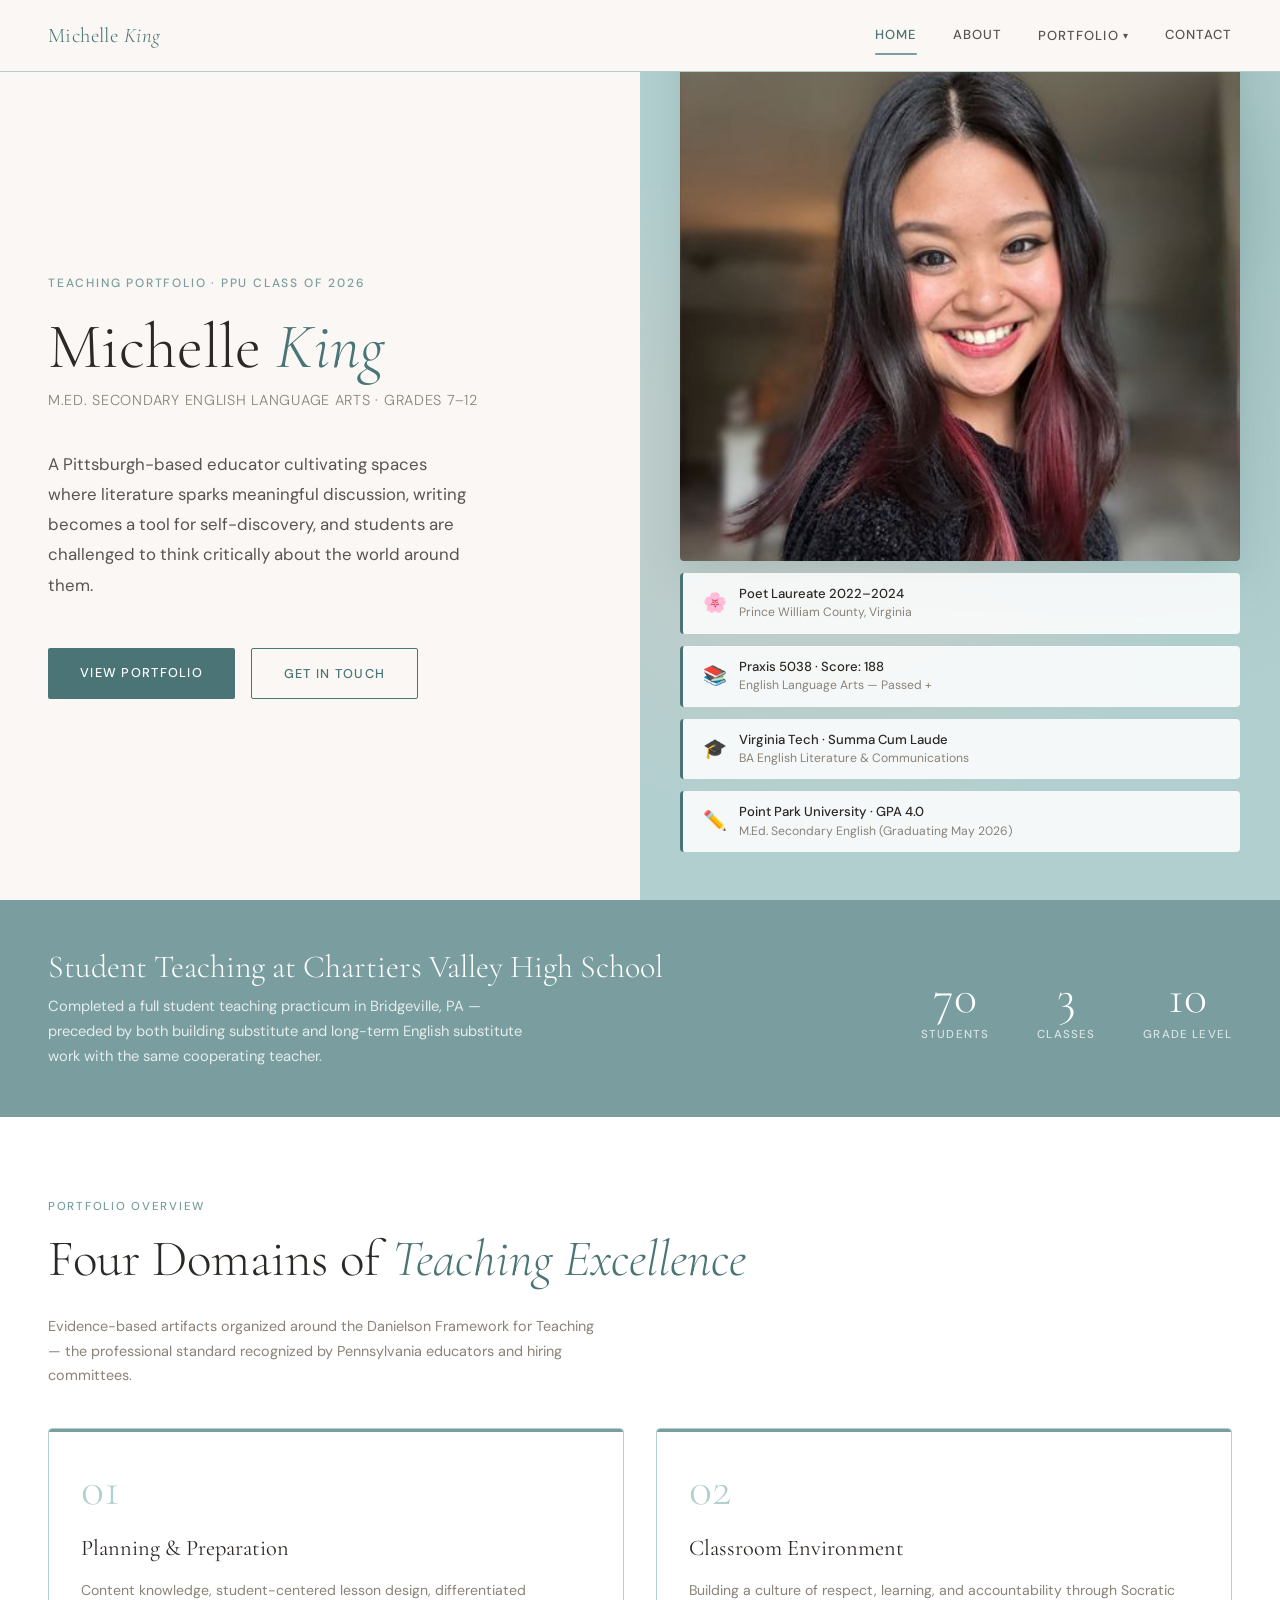
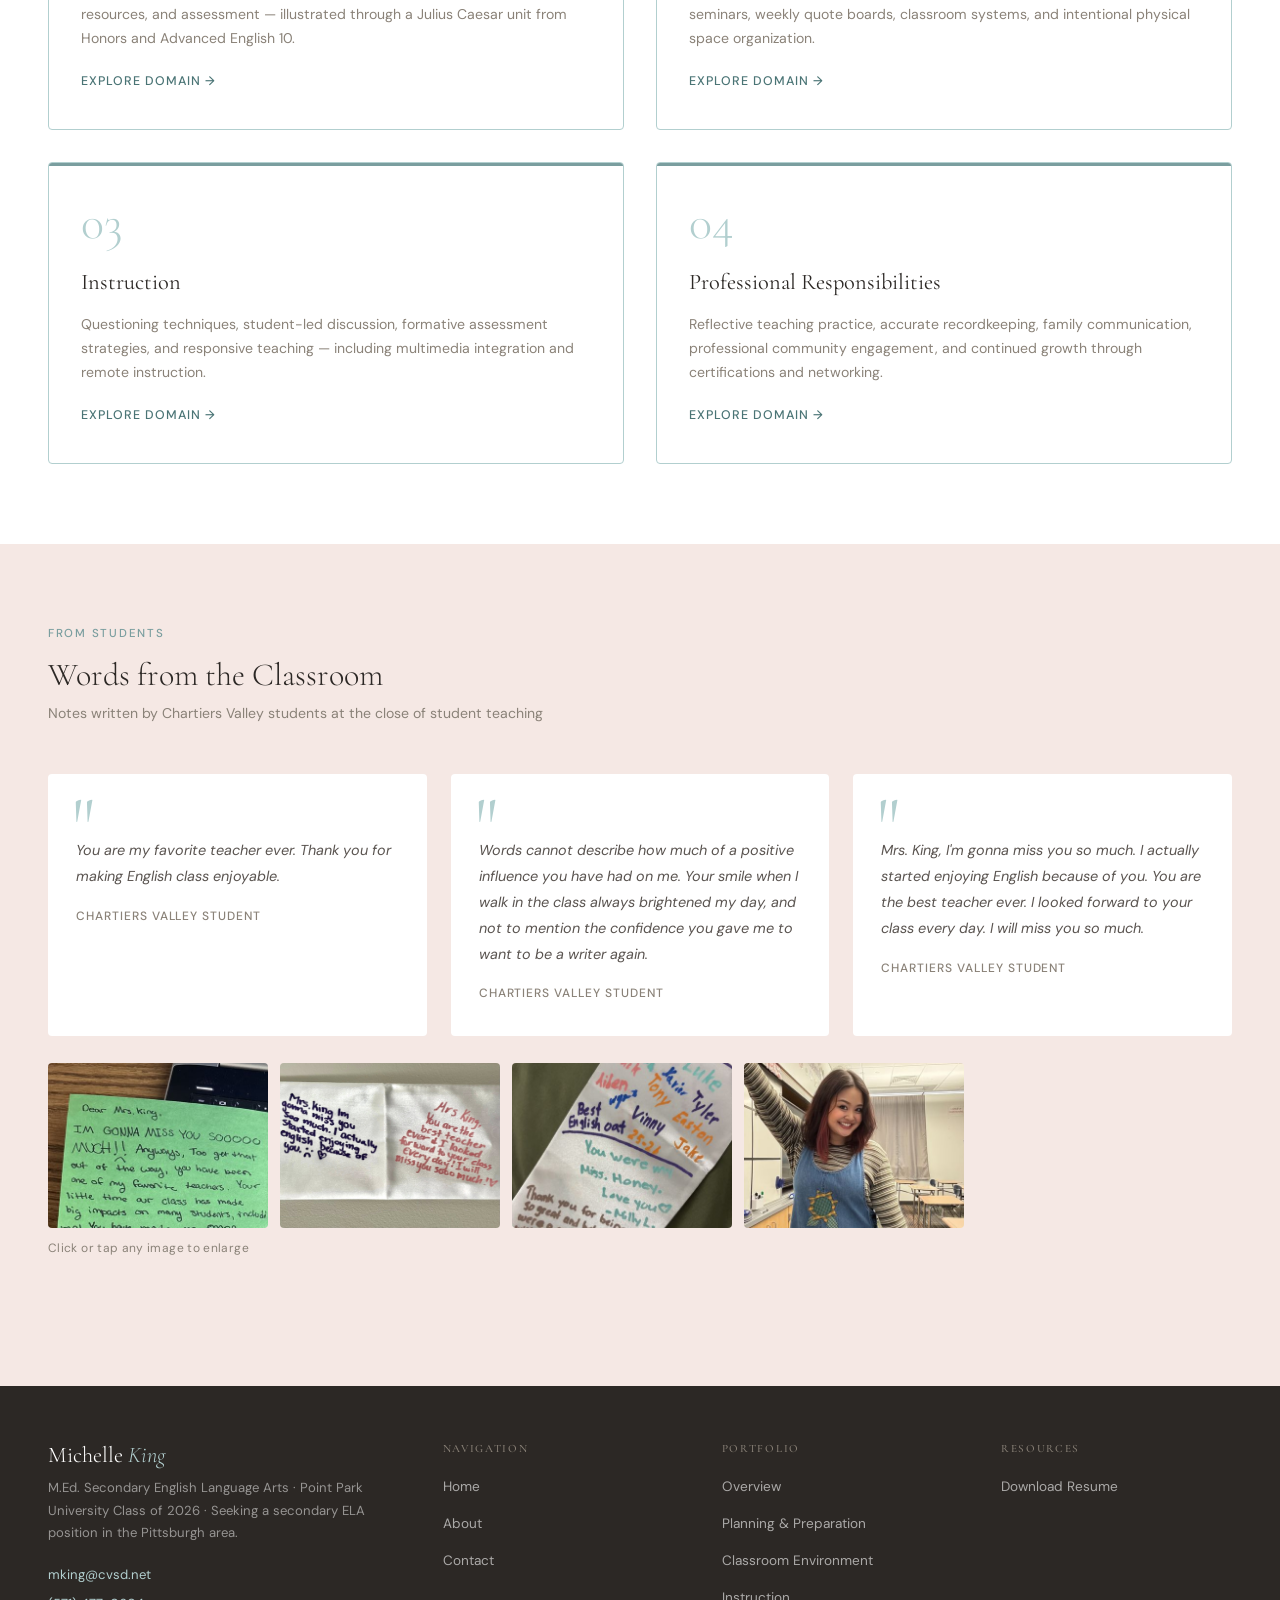
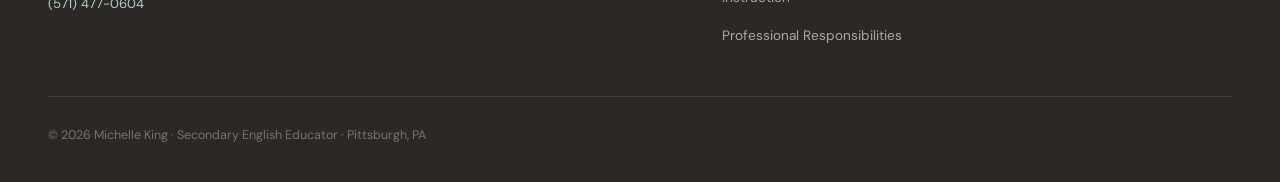
==== commit dd38d1fe: "Add files via upload" ====
--- a/index.html
+++ b/index.html
@@ -6,7 +6,7 @@
 <title>Michelle King | Secondary English Educator</title>
 <link rel="preconnect" href="https://fonts.googleapis.com">
 <link href="https://fonts.googleapis.com/css2?family=Cormorant+Garamond:ital,wght@0,300;0,400;0,600;1,300;1,400&family=DM+Sans:wght@300;400;500&display=swap" rel="stylesheet">
-<link rel="stylesheet" href="css/styles.css">
+<link rel="stylesheet" href="styles.css">
 </head>
 <body>
 
@@ -19,11 +19,11 @@
       <li>
         <button class="portfolio-btn">Portfolio <span class="dropdown-arrow">▾</span></button>
         <div class="dropdown">
-          <a href="portfolio/index.html">Portfolio Overview</a>
-          <a href="portfolio/domain-1.html">Planning & Preparation</a>
-          <a href="portfolio/domain-2.html">Classroom Environment</a>
-          <a href="portfolio/domain-3.html">Instruction</a>
-          <a href="portfolio/domain-4.html">Professional Responsibilities</a>
+          <a href="portfolio.html">Portfolio Overview</a>
+          <a href="portfolio-planning.html">Planning & Preparation</a>
+          <a href="portfolio-classroom.html">Classroom Environment</a>
+          <a href="portfolio-instruction.html">Instruction</a>
+          <a href="portfolio-professional.html">Professional Responsibilities</a>
         </div>
       </li>
       <li><a href="contact.html" data-page="contact">Contact</a></li>
@@ -37,18 +37,18 @@
     <div class="home-hero-inner">
       <div class="home-hero-left">
         <p class="hero-eyebrow">Teaching Portfolio · PPU Class of 2026</p>
-        <h1 class="hero-name">Michelle<br><em>King</em></h1>
+        <h1 class="hero-name">Michelle <em>King</em></h1>
         <p class="hero-title">M.Ed. Secondary English Language Arts · Grades 7–12</p>
         <p class="hero-desc">A Pittsburgh-based educator cultivating spaces where literature sparks meaningful discussion, writing becomes a tool for self-discovery, and students are challenged to think critically about the world around them.</p>
         <div class="hero-ctas">
-          <a class="btn-primary" href="portfolio/index.html">View Portfolio</a>
+          <a class="btn-primary" href="portfolio.html">View Portfolio</a>
           <a class="btn-outline" href="contact.html">Get in Touch</a>
         </div>
       </div>
       <div class="home-hero-right">
         <div class="hero-botanical"></div>
         <div class="hero-floral-top"></div>
-        <div class="hero-credentials">
+        <div class="hero-credentials"><img src="images/IMG_7117_300.jpg">
           <div class="credential-pill">
             <span class="credential-icon">🌸</span>
             <div class="credential-text">
@@ -95,7 +95,7 @@
         </div>
         <div class="placement-stat">
           <div class="stat-num">3</div>
-          <div class="stat-label">Sections</div>
+          <div class="stat-label">Classes</div>
         </div>
         <div class="placement-stat">
           <div class="stat-num">10</div>
@@ -112,34 +112,34 @@
       <p style="font-size:0.9rem;color:var(--stone);max-width:560px;">Evidence-based artifacts organized around the Danielson Framework for Teaching — the professional standard recognized by Pennsylvania educators and hiring committees.</p>
     </div>
     <div class="highlights-grid">
-      <div class="highlight-card" onclick="location.href='portfolio/domain-1.html'">
+      <a class="highlight-card" href="portfolio-planning.html">
         <div class="highlight-number">01</div>
-        <div class="highlight-label">Domain 1</div>
+         
         <div class="highlight-title">Planning & Preparation</div>
         <p class="highlight-desc">Content knowledge, student-centered lesson design, differentiated resources, and assessment — illustrated through a Julius Caesar unit from Honors and Advanced English 10.</p>
-        <a class="highlight-link" href="portfolio/domain-1.html">Explore Domain →</a>
-      </div>
-      <div class="highlight-card" onclick="location.href='portfolio/domain-2.html'">
+        <span class="highlight-link">Explore Domain →</span>
+      </a>
+      <a class="highlight-card" href="portfolio-classroom.html">
         <div class="highlight-number">02</div>
-        <div class="highlight-label">Domain 2</div>
+         
         <div class="highlight-title">Classroom Environment</div>
         <p class="highlight-desc">Building a culture of respect, learning, and accountability through Socratic seminars, weekly quote boards, classroom systems, and intentional physical space organization.</p>
-        <a class="highlight-link" href="portfolio/domain-2.html">Explore Domain →</a>
-      </div>
-      <div class="highlight-card" onclick="location.href='portfolio/domain-3.html'">
+        <span class="highlight-link">Explore Domain →</span>
+      </a>
+      <a class="highlight-card" href="portfolio-instruction.html">
         <div class="highlight-number">03</div>
-        <div class="highlight-label">Domain 3</div>
+         
         <div class="highlight-title">Instruction</div>
         <p class="highlight-desc">Questioning techniques, student-led discussion, formative assessment strategies, and responsive teaching — including multimedia integration and remote instruction.</p>
-        <a class="highlight-link" href="portfolio/domain-3.html">Explore Domain →</a>
-      </div>
-      <div class="highlight-card" onclick="location.href='portfolio/domain-4.html'">
+        <span class="highlight-link">Explore Domain →</span>
+      </a>
+      <a class="highlight-card" href="portfolio-professional.html">
         <div class="highlight-number">04</div>
-        <div class="highlight-label">Domain 4</div>
+         
         <div class="highlight-title">Professional Responsibilities</div>
         <p class="highlight-desc">Reflective teaching practice, accurate recordkeeping, family communication, professional community engagement, and continued growth through certifications and networking.</p>
-        <a class="highlight-link" href="portfolio/domain-4.html">Explore Domain →</a>
-      </div>
+        <span class="highlight-link">Explore Domain →</span>
+      </a>
     </div>
   </section>
 
@@ -162,10 +162,21 @@
           <div class="testimonial-from">Chartiers Valley Student</div>
         </div>
       </div>
-    </div>
-  </section>
-
-</div><!-- end page-wrap -->
+      <br />
+      <div class="section-gallery">
+      <div class="gallery-grid">
+        <div class="gallery-thumb "><img src="images/kind-words-1.jpg" alt=""></div>
+        <div class="gallery-thumb "><img src="images/kind-words-2.jpg" alt=""></div>
+        <div class="gallery-thumb "><img src="images/kind-words-3.jpg" alt=""></div>
+        <div class="gallery-thumb "><img src="images/kind-words-michelle-in-classroom.jpg" alt=""></div>
+         
+      </div>
+      <p class="gallery-caption">Click or tap any image to enlarge</p>
+    </div>
+    </div>
+  </section>
+
+</div>
 
 <footer>
   <div class="footer-inner">
@@ -189,18 +200,18 @@
       <div class="footer-col">
         <h4>Portfolio</h4>
         <ul>
-          <li><a href="portfolio/index.html">Overview</a></li>
-          <li><a href="portfolio/domain-1.html">Planning & Preparation</a></li>
-          <li><a href="portfolio/domain-2.html">Classroom Environment</a></li>
-          <li><a href="portfolio/domain-3.html">Instruction</a></li>
-          <li><a href="portfolio/domain-4.html">Professional Responsibilities</a></li>
+          <li><a href="portfolio.html">Overview</a></li>
+          <li><a href="portfolio-planning.html">Planning & Preparation</a></li>
+          <li><a href="portfolio-classroom.html">Classroom Environment</a></li>
+          <li><a href="portfolio-instruction.html">Instruction</a></li>
+          <li><a href="portfolio-professional.html">Professional Responsibilities</a></li>
         </ul>
       </div>
       <div class="footer-col">
         <h4>Resources</h4>
         <ul>
-          <li><a href="#">Download Resume</a></li>
-          <li><a href="contact.html">Contact Michelle</a></li>
+          <li><a href="https://docs.google.com/document/d/17mkv_XADPO2z-5A1_I_C4-Zbo-QTHiQV/edit" target="new">Download Resume</a></li>
+           
         </ul>
       </div>
     </div>
@@ -210,6 +221,19 @@
   </div>
 </footer>
 
-<script src="js/script.js"></script>
+<!-- Lightbox -->
+<div id="lightbox-overlay" class="lightbox-overlay">
+  <div class="lightbox-inner">
+    <button class="lightbox-btn lb-prev">&#8592;</button>
+    <div class="lightbox-img-wrap">
+      <img class="lb-image" src="" alt="">
+      <div class="lb-placeholder"></div>
+    </div>
+    <button class="lightbox-btn lb-next">&#8594;</button>
+    <button class="lightbox-close">&#10005;</button>
+    <div class="lightbox-counter"></div>
+  </div>
+</div>
+<script src="script.js"></script>
 </body>
 </html>
--- a/styles.css
+++ b/styles.css
@@ -0,0 +1,1467 @@
+/* ══════════════════════════════════════════
+   Michelle King · Teaching Portfolio
+   styles.css — shared across all pages
+══════════════════════════════════════════ */
+
+:root {
+  --sage: #7a9e9f;
+  --sage-light: #b2cfcf;
+  --sage-dark: #4a7475;
+  --blush: #e8c5bc;
+  --blush-light: #f5e8e4;
+  --cream: #faf7f4;
+  --stone: #8a8278;
+  --ink: #2c2825;
+  --ink-light: #5a5450;
+  --white: #ffffff;
+  --nav-h: 72px;
+}
+
+* { margin: 0; padding: 0; box-sizing: border-box; }
+
+html { scroll-behavior: smooth; }
+
+body {
+  font-family: 'DM Sans', sans-serif;
+  background: var(--cream);
+  color: var(--ink);
+  font-size: 16px;
+  line-height: 1.7;
+}
+
+h1, h2, h3, h4 {
+  font-family: 'Cormorant Garamond', serif;
+  font-weight: 400;
+  line-height: 1.2;
+}
+
+a { text-decoration: none; }
+
+/* ── NAV ── */
+nav {
+  position: fixed;
+  top: 0; left: 0; right: 0;
+  height: var(--nav-h);
+  background: rgba(250,247,244,0.95);
+  backdrop-filter: blur(8px);
+  border-bottom: 1px solid var(--sage-light);
+  z-index: 1000;
+  display: flex;
+  align-items: center;
+  justify-content: center;
+  padding: 0 48px;
+}
+
+.nav-inner {
+  width: 100%;
+  max-width: 1280px;
+  margin: 0 auto;
+  display: flex;
+  align-items: center;
+  justify-content: space-between;
+}
+
+.nav-logo {
+  font-family: 'Cormorant Garamond', serif;
+  font-size: 1.3rem;
+  font-weight: 300;
+  color: var(--sage-dark);
+  cursor: pointer;
+  letter-spacing: 0.02em;
+  text-decoration: none;
+}
+
+.nav-logo em {
+  font-style: italic;
+  color: var(--sage-dark);
+}
+
+.nav-links {
+  display: flex;
+  align-items: center;
+  gap: 36px;
+  list-style: none;
+}
+
+.nav-links > li {
+  position: relative;
+}
+
+.nav-links a, .nav-links button {
+  font-family: 'DM Sans', sans-serif;
+  font-size: 0.82rem;
+  font-weight: 500;
+  letter-spacing: 0.08em;
+  text-transform: uppercase;
+  color: var(--ink-light);
+  text-decoration: none;
+  background: none;
+  border: none;
+  cursor: pointer;
+  padding: 4px 0;
+  transition: color 0.2s;
+  display: flex;
+  align-items: center;
+  gap: 4px;
+}
+
+.nav-links a:hover, .nav-links button:hover,
+.nav-links a.active, .nav-links button.active {
+  color: var(--sage-dark);
+}
+
+.nav-links a.active::after, .nav-links button.active::after {
+  content: '';
+  position: absolute;
+  bottom: -4px;
+  left: 0; right: 0;
+  height: 2px;
+  background: var(--sage);
+  border-radius: 1px;
+}
+
+.dropdown-arrow {
+  font-size: 0.6rem;
+  transition: transform 0.2s;
+}
+
+.nav-links li:hover .dropdown-arrow {
+  transform: rotate(180deg);
+}
+
+.dropdown {
+  position: absolute;
+  top: calc(100% + 16px);
+  left: 50%;
+  transform: translateX(-50%);
+  background: var(--white);
+  border: 1px solid var(--sage-light);
+  border-radius: 8px;
+  padding: 8px 0;
+  min-width: 240px;
+  box-shadow: 0 8px 32px rgba(74,116,117,0.12);
+  opacity: 0;
+  pointer-events: none;
+  transition: opacity 0.2s, transform 0.2s;
+  transform: translateX(-50%) translateY(-4px);
+}
+
+.dropdown::before {
+  content: '';
+  position: absolute;
+  top: -16px;
+  left: 0; right: 0;
+  height: 16px;
+}
+
+.nav-links li:hover .dropdown {
+  opacity: 1;
+  pointer-events: all;
+  transform: translateX(-50%) translateY(0);
+}
+
+.dropdown a {
+  display: block;
+  padding: 10px 20px;
+  font-size: 0.8rem;
+  letter-spacing: 0.05em;
+  text-transform: uppercase;
+  color: var(--ink-light);
+  text-decoration: none;
+  transition: background 0.15s, color 0.15s;
+  white-space: nowrap;
+}
+
+.dropdown a:hover {
+  background: var(--blush-light);
+  color: var(--sage-dark);
+}
+
+/* ── PAGE WRAPPER ── */
+.page-wrap {
+  padding-top: var(--nav-h);
+  min-height: 100vh;
+  animation: fadeIn 0.4s ease;
+}
+
+@keyframes fadeIn {
+  from { opacity: 0; transform: translateY(8px); }
+  to { opacity: 1; transform: translateY(0); }
+}
+
+/* ── SECTION STYLES ── */
+.section-container {
+  max-width: 1280px;
+  margin: 0 auto;
+  padding: 80px 48px;
+}
+
+.section-eyebrow {
+  font-size: 0.72rem;
+  font-weight: 500;
+  letter-spacing: 0.15em;
+  text-transform: uppercase;
+  color: var(--sage);
+  margin-bottom: 12px;
+}
+
+.section-title {
+  font-size: clamp(2rem, 4vw, 3.2rem);
+  font-weight: 300;
+  color: var(--ink);
+  margin-bottom: 24px;
+}
+
+.section-title em {
+  font-style: italic;
+  color: var(--sage-dark);
+}
+
+.section-lead {
+  font-size: 1.05rem;
+  color: var(--ink-light);
+  max-width: 640px;
+  line-height: 1.8;
+  margin-bottom: 56px;
+}
+
+.divider {
+  width: 60px;
+  height: 2px;
+  background: var(--sage-light);
+  margin: 24px 0;
+}
+
+/* ── BUTTONS ── */
+.btn-primary {
+  background: var(--sage-dark);
+  color: var(--white);
+  padding: 14px 32px;
+  border: none;
+  border-radius: 2px;
+  font-family: 'DM Sans', sans-serif;
+  font-size: 0.8rem;
+  font-weight: 500;
+  letter-spacing: 0.1em;
+  text-transform: uppercase;
+  cursor: pointer;
+  transition: background 0.2s, transform 0.2s;
+  text-decoration: none;
+  display: inline-block;
+}
+
+.btn-primary:hover {
+  background: var(--sage);
+  transform: translateY(-1px);
+}
+
+.btn-outline {
+  background: transparent;
+  color: var(--sage-dark);
+  padding: 14px 32px;
+  border: 1.5px solid var(--sage-dark);
+  border-radius: 2px;
+  font-family: 'DM Sans', sans-serif;
+  font-size: 0.8rem;
+  font-weight: 500;
+  letter-spacing: 0.1em;
+  text-transform: uppercase;
+  cursor: pointer;
+  transition: all 0.2s;
+  text-decoration: none;
+  display: inline-block;
+}
+
+.btn-outline:hover {
+  background: var(--sage-dark);
+  color: var(--white);
+  transform: translateY(-1px);
+}
+
+/* ── HOME HERO ── */
+.home-hero {
+  min-height: calc(100vh - var(--nav-h));
+  display: flex;
+  justify-content: center;
+  position: relative;
+  overflow: hidden;
+}
+
+.home-hero-inner {
+  width: 100%;
+  max-width: 1280px;
+  display: grid;
+  grid-template-columns: 1fr 1fr;
+  position: relative;
+}
+
+.home-hero-left {
+  display: flex;
+  flex-direction: column;
+  justify-content: center;
+  padding: 80px 64px 80px 48px;
+  position: relative;
+  z-index: 2;
+}
+
+.hero-eyebrow {
+  font-size: 0.75rem;
+  font-weight: 500;
+  letter-spacing: 0.15em;
+  text-transform: uppercase;
+  color: var(--sage);
+  margin-bottom: 20px;
+}
+
+.hero-name {
+  font-size: clamp(3rem, 5vw, 5rem);
+  font-weight: 300;
+  line-height: 1.05;
+  color: var(--ink);
+  margin-bottom: 8px;
+}
+
+.hero-name em {
+  font-style: italic;
+  color: var(--sage-dark);
+}
+
+.hero-title {
+  font-family: 'DM Sans', sans-serif;
+  font-size: 0.9rem;
+  font-weight: 300;
+  letter-spacing: 0.05em;
+  color: var(--stone);
+  margin-bottom: 36px;
+  text-transform: uppercase;
+}
+
+.hero-desc {
+  font-size: 1.05rem;
+  color: var(--ink-light);
+  max-width: 420px;
+  margin-bottom: 48px;
+  line-height: 1.8;
+}
+
+.hero-ctas {
+  display: flex;
+  gap: 16px;
+  flex-wrap: wrap;
+}
+
+.home-hero-right {
+  position: relative;
+  background: var(--sage-light);
+  overflow: hidden;
+}
+
+.hero-botanical {
+  position: absolute;
+  inset: 0;
+  background:
+    radial-gradient(ellipse at 30% 50%, rgba(232,197,188,0.4) 0%, transparent 60%),
+    radial-gradient(ellipse at 80% 20%, rgba(122,158,159,0.3) 0%, transparent 50%),
+    radial-gradient(ellipse at 60% 80%, rgba(178,207,207,0.5) 0%, transparent 40%);
+}
+
+.hero-credentials {
+  position: absolute;
+  bottom: 48px;
+  left: 40px;
+  right: 40px;
+  display: flex;
+  flex-direction: column;
+  gap: 12px;
+}
+
+.credential-pill {
+  background: rgba(255,255,255,0.85);
+  backdrop-filter: blur(4px);
+  border-radius: 4px;
+  padding: 12px 20px;
+  display: flex;
+  align-items: center;
+  gap: 12px;
+  border-left: 3px solid var(--sage-dark);
+}
+
+.credential-icon { font-size: 1.2rem; }
+
+.credential-text {
+  font-size: 0.82rem;
+  color: var(--ink);
+  line-height: 1.4;
+}
+
+.credential-text strong {
+  display: block;
+  font-weight: 500;
+}
+
+.credential-text span {
+  color: var(--stone);
+  font-size: 0.76rem;
+}
+
+.hero-floral-top {
+  position: absolute;
+  top: -20px;
+  right: -20px;
+  width: 280px;
+  height: 280px;
+  opacity: 0.15;
+  background: radial-gradient(circle, var(--sage-dark) 0%, transparent 70%);
+  border-radius: 50%;
+}
+
+/* ── PLACEMENT BANNER ── */
+.placement-banner {
+  background: var(--sage);
+  color: var(--white);
+  padding: 48px;
+}
+
+.placement-banner-inner {
+  width: 100%;
+  max-width: 1280px;
+  margin: 0 auto;
+  display: flex;
+  align-items: center;
+  justify-content: space-between;
+  gap: 32px;
+}
+
+.placement-banner h2 {
+  font-size: 2rem;
+  font-weight: 300;
+  color: var(--white);
+}
+
+.placement-banner p {
+  font-size: 0.92rem;
+  color: rgba(255,255,255,0.8);
+  margin-top: 8px;
+  max-width: 480px;
+}
+
+.placement-stats {
+  display: flex;
+  gap: 48px;
+  flex-shrink: 0;
+}
+
+.placement-stat { text-align: center; }
+
+.placement-stat .stat-num {
+  font-family: 'Cormorant Garamond', serif;
+  font-size: 3rem;
+  font-weight: 300;
+  line-height: 1;
+  color: var(--white);
+}
+
+.placement-stat .stat-label {
+  font-size: 0.72rem;
+  font-weight: 500;
+  letter-spacing: 0.1em;
+  text-transform: uppercase;
+  color: rgba(255,255,255,0.7);
+  margin-top: 4px;
+}
+
+/* ── HOME HIGHLIGHTS ── */
+.home-highlights {
+  background: var(--white);
+  padding: 80px 0;
+}
+
+.highlights-grid {
+  max-width: 1280px;
+  margin: 0 auto;
+  padding: 0 48px;
+  display: grid;
+  grid-template-columns: repeat(2, 1fr);
+  gap: 32px;
+}
+
+.highlight-card {
+  padding: 36px 32px;
+  border: 1px solid var(--sage-light);
+  border-radius: 4px;
+  position: relative;
+  overflow: hidden;
+  cursor: pointer;
+  transition: transform 0.2s, box-shadow 0.2s;
+  display: block;
+  color: var(--ink);
+  text-decoration: none;
+}
+
+.highlight-card:hover {
+  transform: translateY(-4px);
+  box-shadow: 0 12px 40px rgba(74,116,117,0.12);
+}
+
+.highlight-card::before {
+  content: '';
+  position: absolute;
+  top: 0; left: 0; right: 0;
+  height: 3px;
+  background: var(--sage);
+}
+
+.highlight-number {
+  font-family: 'Cormorant Garamond', serif;
+  font-size: 3rem;
+  font-weight: 300;
+  color: var(--sage-light);
+  line-height: 1;
+  margin-bottom: 16px;
+}
+
+.highlight-label {
+  font-size: 0.72rem;
+  font-weight: 500;
+  letter-spacing: 0.12em;
+  text-transform: uppercase;
+  color: var(--sage-dark);
+  margin-bottom: 8px;
+}
+
+.highlight-title {
+  font-family: 'Cormorant Garamond', serif;
+  font-size: 1.4rem;
+  font-weight: 400;
+  color: var(--ink);
+  margin-bottom: 12px;
+}
+
+.highlight-desc {
+  font-size: 0.88rem;
+  color: var(--stone);
+  line-height: 1.7;
+}
+
+.highlight-link {
+  display: inline-flex;
+  align-items: center;
+  gap: 6px;
+  margin-top: 20px;
+  font-size: 0.78rem;
+  font-weight: 500;
+  letter-spacing: 0.08em;
+  text-transform: uppercase;
+  color: var(--sage-dark);
+  text-decoration: none;
+  font-family: 'DM Sans', sans-serif;
+}
+
+/* ── TESTIMONIALS ── */
+.testimonials {
+  padding: 80px 0;
+  background: var(--blush-light);
+  overflow: hidden;
+}
+
+.testimonials-inner {
+  max-width: 1280px;
+  margin: 0 auto;
+  padding: 0 48px;
+}
+
+.testimonials h2 {
+  font-size: 2rem;
+  font-weight: 300;
+  color: var(--ink);
+  margin-bottom: 8px;
+}
+
+.testimonials-sub {
+  font-size: 0.88rem;
+  color: var(--stone);
+  margin-bottom: 48px;
+}
+
+.testimonial-grid {
+  display: grid;
+  grid-template-columns: repeat(3, 1fr);
+  gap: 24px;
+}
+
+.testimonial-card {
+  background: var(--white);
+  padding: 32px 28px;
+  border-radius: 4px;
+  position: relative;
+}
+
+.testimonial-card::before {
+  content: '"';
+  font-family: 'Cormorant Garamond', serif;
+  font-size: 5rem;
+  color: var(--sage-light);
+  line-height: 1;
+  position: absolute;
+  top: 12px;
+  left: 24px;
+  font-weight: 300;
+}
+
+.testimonial-card p {
+  font-size: 0.9rem;
+  color: var(--ink-light);
+  line-height: 1.8;
+  padding-top: 32px;
+  font-style: italic;
+}
+
+.testimonial-from {
+  margin-top: 16px;
+  font-size: 0.75rem;
+  font-weight: 500;
+  letter-spacing: 0.08em;
+  text-transform: uppercase;
+  color: var(--stone);
+}
+
+/* ── ABOUT PAGE ── */
+.about-grid {
+  display: grid;
+  grid-template-columns: 1fr 1fr;
+  gap: 80px;
+  align-items: start;
+}
+
+.about-text p {
+  font-size: 1rem;
+  color: var(--ink-light);
+  line-height: 1.85;
+  margin-bottom: 20px;
+}
+
+.about-credentials {
+  display: flex;
+  flex-direction: column;
+  gap: 20px;
+}
+
+.cred-block {
+  background: var(--white);
+  border: 1px solid var(--sage-light);
+  border-radius: 4px;
+  padding: 24px 28px;
+  border-left: 3px solid var(--sage);
+}
+
+.cred-block h4 {
+  font-family: 'Cormorant Garamond', serif;
+  font-size: 1.1rem;
+  font-weight: 400;
+  color: var(--ink);
+  margin-bottom: 4px;
+}
+
+.cred-block .cred-sub {
+  font-size: 0.82rem;
+  color: var(--stone);
+  margin-bottom: 8px;
+}
+
+.cred-block .cred-detail {
+  font-size: 0.85rem;
+  color: var(--ink-light);
+  line-height: 1.6;
+}
+
+.praxis-badge {
+  background: var(--sage-dark);
+  color: var(--white);
+  display: inline-flex;
+  align-items: center;
+  gap: 10px;
+  padding: 10px 18px;
+  border-radius: 2px;
+  margin-top: 12px;
+  font-size: 0.82rem;
+}
+
+.praxis-badge .score {
+  font-family: 'Cormorant Garamond', serif;
+  font-size: 1.5rem;
+  font-weight: 300;
+  line-height: 1;
+}
+
+/* ── PORTFOLIO OVERVIEW ── */
+.domain-cards {
+  display: grid;
+  grid-template-columns: repeat(2, 1fr);
+  gap: 28px;
+}
+
+.domain-card {
+  background: var(--white);
+  border: 1px solid var(--sage-light);
+  border-radius: 4px;
+  padding: 40px 36px;
+  cursor: pointer;
+  transition: transform 0.2s, box-shadow 0.2s;
+  position: relative;
+  overflow: hidden;
+  text-decoration: none;
+  display: block;
+  color: var(--ink);
+}
+
+.domain-card:hover {
+  transform: translateY(-4px);
+  box-shadow: 0 12px 40px rgba(74,116,117,0.12);
+}
+
+.domain-card::after {
+  content: '';
+  position: absolute;
+  bottom: 0; left: 0; right: 0;
+  height: 3px;
+  background: var(--blush);
+  transform: scaleX(0);
+  transition: transform 0.3s;
+  transform-origin: left;
+}
+
+.domain-card:hover::after { transform: scaleX(1); }
+
+.domain-num {
+  font-family: 'Cormorant Garamond', serif;
+  font-size: 4rem;
+  font-weight: 300;
+  color: var(--sage-light);
+  line-height: 1;
+  margin-bottom: 16px;
+}
+
+.domain-card h3 {
+  font-size: 1.5rem;
+  font-weight: 400;
+  color: var(--ink);
+  margin-bottom: 12px;
+}
+
+.domain-card p {
+  font-size: 0.9rem;
+  color: var(--stone);
+  line-height: 1.7;
+  margin-bottom: 20px;
+}
+
+.domain-components {
+  display: flex;
+  flex-wrap: wrap;
+  gap: 6px;
+  margin-bottom: 24px;
+}
+
+.component-tag {
+  font-size: 0.72rem;
+  font-weight: 500;
+  letter-spacing: 0.06em;
+  padding: 4px 10px;
+  background: var(--blush-light);
+  color: var(--sage-dark);
+  border-radius: 2px;
+  text-transform: uppercase;
+}
+
+/* ── DOMAIN HERO BANNER ── */
+.domain-hero {
+  background: var(--sage-dark);
+  color: var(--white);
+  padding: 80px 48px 64px;
+  position: relative;
+  overflow: hidden;
+}
+
+.domain-hero::before {
+  content: '';
+  position: absolute;
+  top: -60px; right: -60px;
+  width: 320px; height: 320px;
+  border-radius: 50%;
+  background: rgba(255,255,255,0.04);
+}
+
+.domain-hero::after {
+  content: '';
+  position: absolute;
+  bottom: -80px; right: 100px;
+  width: 200px; height: 200px;
+  border-radius: 50%;
+  background: rgba(232,197,188,0.1);
+}
+
+.domain-hero-inner {
+  width: 100%;
+  max-width: 1280px;
+  margin: 0 auto;
+  position: relative;
+  z-index: 1;
+}
+
+.domain-hero-domain {
+  font-size: 0.72rem;
+  font-weight: 500;
+  letter-spacing: 0.2em;
+  text-transform: uppercase;
+  color: var(--sage-light);
+  margin-bottom: 16px;
+}
+
+.domain-hero h1 {
+  font-size: clamp(2rem, 4vw, 3.5rem);
+  font-weight: 300;
+  margin-bottom: 20px;
+  color: var(--white);
+}
+
+.domain-hero h1 em {
+  font-style: italic;
+  color: var(--sage-light);
+}
+
+.domain-hero p {
+  font-size: 1rem;
+  color: rgba(255,255,255,0.75);
+  max-width: 580px;
+  line-height: 1.8;
+}
+
+/* ── COMPONENT CARDS ── */
+.component-cards-section {
+  background: var(--cream);
+  padding: 48px 0 0;
+}
+
+.component-cards-header {
+  max-width: 1280px;
+  margin: 0 auto;
+  padding: 0 48px 32px;
+}
+
+.component-cards {
+  max-width: 1280px;
+  margin: 0 auto;
+  padding: 0 48px 56px;
+  display: grid;
+  grid-template-columns: repeat(3, 1fr);
+  gap: 20px;
+}
+
+.component-card {
+  border: 1px solid var(--sage-light);
+  border-radius: 4px;
+  padding: 28px 24px;
+  background: var(--white);
+  cursor: pointer;
+  transition: all 0.2s;
+  text-decoration: none;
+  display: block;
+  color: var(--ink);
+}
+
+.component-card:hover {
+  border-color: var(--sage);
+  transform: translateY(-2px);
+  box-shadow: 0 8px 24px rgba(74,116,117,0.1);
+}
+
+.component-code {
+  font-size: 0.7rem;
+  font-weight: 500;
+  letter-spacing: 0.12em;
+  text-transform: uppercase;
+  color: var(--sage);
+  margin-bottom: 8px;
+}
+
+.component-card h4 {
+  font-family: 'Cormorant Garamond', serif;
+  font-size: 1.1rem;
+  color: var(--ink);
+  margin-bottom: 8px;
+}
+
+.component-card p {
+  font-size: 0.82rem;
+  color: var(--stone);
+  line-height: 1.6;
+}
+
+.go-arrow {
+  margin-top: 16px;
+  font-size: 0.75rem;
+  color: var(--sage-dark);
+  font-weight: 500;
+  letter-spacing: 0.06em;
+  text-transform: uppercase;
+}
+
+/* ── COMPONENT SECTIONS ── */
+.component-section {
+  border-bottom: 1px solid var(--sage-light);
+}
+
+.component-section:last-child {
+  border-bottom: none;
+}
+
+/* Section with hero image layout */
+.component-section-inner {
+  max-width: 1280px;
+  margin: 0 auto;
+  padding: 64px 48px;
+  display: flex;
+  gap: 48px;
+  align-items: flex-start;
+}
+
+/* ── SECTION HERO IMAGE ── */
+.section-hero-image {
+  width: 31%;           /* ~400px at 1280px container */
+  min-width: 220px;
+  flex-shrink: 0;
+  border-radius: 4px;
+  overflow: hidden;
+  align-self: stretch;
+}
+
+.section-hero-image img {
+  width: 100%;
+  height: 100%;
+  object-fit: cover;
+  display: block;
+}
+
+/* Placeholder state — sage-light fill */
+.section-hero-image.placeholder {
+  background: var(--sage-light);
+  min-height: 320px;
+}
+
+/* Section text content beside hero */
+.component-section-text {
+  flex: 1;
+  min-width: 0;
+}
+
+.component-section-code {
+  font-size: 0.7rem;
+  font-weight: 500;
+  letter-spacing: 0.15em;
+  text-transform: uppercase;
+  color: var(--sage);
+  margin-bottom: 8px;
+}
+
+.component-section-text h2 {
+  font-size: 2rem;
+  font-weight: 300;
+  color: var(--ink);
+  margin-bottom: 20px;
+}
+
+.component-section-text p {
+  font-size: 1rem;
+  color: var(--ink-light);
+  line-height: 1.85;
+  margin-bottom: 16px;
+}
+
+.artifact-box {
+  background: var(--blush-light);
+  border-left: 3px solid var(--blush);
+  padding: 20px 24px;
+  border-radius: 0 4px 4px 0;
+  margin-top: 20px;
+}
+
+.artifact-box .artifact-label {
+  font-size: 0.7rem;
+  font-weight: 500;
+  letter-spacing: 0.12em;
+  text-transform: uppercase;
+  color: var(--stone);
+  margin-bottom: 4px;
+}
+
+.artifact-box p {
+  font-size: 0.88rem;
+  color: var(--ink);
+  line-height: 1.6;
+  margin-bottom: 0;
+}
+
+/* ── SECTION IMAGE GALLERY ── */
+.section-gallery {
+  max-width: 1280px;
+  margin: 0 auto;
+  padding: 0 48px 48px;
+}
+
+.gallery-grid {
+  display: flex;
+  flex-wrap: wrap;
+  gap: 12px;
+}
+
+.gallery-thumb {
+  flex: 1 1 160px;
+  max-width: 220px;
+  min-width: 140px;
+  aspect-ratio: 4/3;
+  border-radius: 4px;
+  overflow: hidden;
+  cursor: zoom-in;
+  position: relative;
+  transition: transform 0.2s, box-shadow 0.2s;
+}
+
+.gallery-thumb:hover {
+  transform: translateY(-2px);
+  box-shadow: 0 6px 20px rgba(44,40,37,0.15);
+}
+
+.gallery-thumb img {
+  width: 100%;
+  height: 100%;
+  object-fit: cover;
+  display: block;
+}
+
+/* Placeholder state — blush-light fill */
+.gallery-thumb.placeholder {
+  background: var(--blush-light);
+}
+
+.gallery-caption {
+  margin-top: 10px;
+  font-size: 0.75rem;
+  color: var(--stone);
+  letter-spacing: 0.03em;
+}
+
+/* ── LIGHTBOX ── */
+.lightbox-overlay {
+  display: none;
+  position: fixed;
+  inset: 0;
+  background: rgba(44,40,37,0.92);
+  z-index: 2000;
+  align-items: center;
+  justify-content: center;
+  padding: 24px;
+}
+
+.lightbox-overlay.active {
+  display: flex;
+}
+
+.lightbox-inner {
+  position: relative;
+  max-width: 1100px;
+  width: 100%;
+  display: flex;
+  align-items: center;
+  gap: 16px;
+}
+
+.lightbox-img-wrap {
+  flex: 1;
+  display: flex;
+  align-items: center;
+  justify-content: center;
+}
+
+.lightbox-img-wrap img {
+  max-width: 100%;
+  max-height: 85vh;
+  object-fit: contain;
+  border-radius: 4px;
+  display: block;
+}
+
+/* Placeholder in lightbox */
+.lightbox-img-wrap .lb-placeholder {
+  width: 640px;
+  height: 480px;
+  max-width: 100%;
+  max-height: 85vh;
+  background: var(--blush-light);
+  border-radius: 4px;
+}
+
+.lightbox-btn {
+  background: rgba(255,255,255,0.12);
+  border: none;
+  color: var(--white);
+  width: 48px;
+  height: 48px;
+  border-radius: 50%;
+  font-size: 1.4rem;
+  cursor: pointer;
+  flex-shrink: 0;
+  display: flex;
+  align-items: center;
+  justify-content: center;
+  transition: background 0.2s;
+}
+
+.lightbox-btn:hover {
+  background: rgba(255,255,255,0.25);
+}
+
+.lightbox-close {
+  position: absolute;
+  top: -48px;
+  right: 0;
+  background: none;
+  border: none;
+  color: rgba(255,255,255,0.7);
+  font-size: 1.8rem;
+  cursor: pointer;
+  line-height: 1;
+  transition: color 0.2s;
+}
+
+.lightbox-close:hover {
+  color: var(--white);
+}
+
+.lightbox-counter {
+  position: absolute;
+  bottom: -36px;
+  left: 50%;
+  transform: translateX(-50%);
+  font-size: 0.75rem;
+  color: rgba(255,255,255,0.5);
+  letter-spacing: 0.08em;
+}
+
+/* ── CONTACT PAGE ── */
+.contact-grid {
+  display: grid;
+  grid-template-columns: 1fr 1fr;
+  gap: 80px;
+  align-items: start;
+}
+
+.contact-info {
+  display: flex;
+  flex-direction: column;
+  gap: 24px;
+}
+
+.contact-item {
+  display: flex;
+  align-items: flex-start;
+  gap: 16px;
+}
+
+.contact-icon {
+  width: 44px;
+  height: 44px;
+  background: var(--sage-light);
+  border-radius: 50%;
+  display: flex;
+  align-items: center;
+  justify-content: center;
+  font-size: 1rem;
+  flex-shrink: 0;
+}
+
+.contact-item-text { padding-top: 4px; }
+
+.contact-item-label {
+  font-size: 0.72rem;
+  font-weight: 500;
+  letter-spacing: 0.12em;
+  text-transform: uppercase;
+  color: var(--stone);
+  margin-bottom: 4px;
+}
+
+.contact-item-value {
+  font-size: 1rem;
+  color: var(--ink);
+}
+
+.contact-item-value a {
+  color: var(--sage-dark);
+  text-decoration: none;
+  transition: color 0.2s;
+}
+
+.contact-item-value a:hover { color: var(--sage); }
+
+.contact-aside {
+  background: var(--sage-dark);
+  color: var(--white);
+  padding: 48px 40px;
+  border-radius: 4px;
+}
+
+.contact-aside h3 {
+  font-size: 1.8rem;
+  font-weight: 300;
+  margin-bottom: 16px;
+  color: var(--white);
+}
+
+.contact-aside p {
+  font-size: 0.92rem;
+  color: rgba(255,255,255,0.75);
+  line-height: 1.8;
+  margin-bottom: 28px;
+}
+
+.resume-download {
+  display: inline-flex;
+  align-items: center;
+  gap: 10px;
+  background: var(--white);
+  color: var(--sage-dark);
+  padding: 14px 28px;
+  border-radius: 2px;
+  font-size: 0.8rem;
+  font-weight: 500;
+  letter-spacing: 0.1em;
+  text-transform: uppercase;
+  text-decoration: none;
+  transition: background 0.2s;
+  cursor: pointer;
+  border: none;
+  font-family: 'DM Sans', sans-serif;
+}
+
+.resume-download:hover { background: var(--blush-light); }
+
+/* ── FOOTER ── */
+footer {
+  background: var(--ink);
+  color: var(--white);
+  padding: 56px 48px 36px;
+}
+
+.footer-inner {
+  max-width: 1280px;
+  margin: 0 auto;
+}
+
+.footer-grid {
+  display: grid;
+  grid-template-columns: 1.5fr 1fr 1fr 1fr;
+  gap: 48px;
+  margin-bottom: 48px;
+}
+
+.footer-brand h3 {
+  font-family: 'Cormorant Garamond', serif;
+  font-size: 1.4rem;
+  font-weight: 300;
+  color: var(--white);
+  margin-bottom: 8px;
+}
+
+.footer-brand h3 em {
+  font-style: italic;
+  color: var(--sage-light);
+}
+
+.footer-brand p {
+  font-size: 0.82rem;
+  color: rgba(255,255,255,0.5);
+  line-height: 1.7;
+  margin-bottom: 20px;
+}
+
+.footer-contact-small {
+  display: flex;
+  flex-direction: column;
+  gap: 6px;
+}
+
+.footer-contact-small a {
+  font-size: 0.82rem;
+  color: var(--sage-light);
+  text-decoration: none;
+  transition: color 0.2s;
+}
+
+.footer-contact-small a:hover { color: var(--white); }
+
+.footer-col h4 {
+  font-size: 0.7rem;
+  font-weight: 500;
+  letter-spacing: 0.15em;
+  text-transform: uppercase;
+  color: var(--stone);
+  margin-bottom: 16px;
+}
+
+.footer-col ul {
+  list-style: none;
+  display: flex;
+  flex-direction: column;
+  gap: 10px;
+}
+
+.footer-col ul li a {
+  font-size: 0.85rem;
+  color: rgba(255,255,255,0.6);
+  text-decoration: none;
+  transition: color 0.2s;
+  font-family: 'DM Sans', sans-serif;
+}
+
+.footer-col ul li a:hover { color: var(--white); }
+
+.footer-bottom {
+  border-top: 1px solid rgba(255,255,255,0.1);
+  padding-top: 28px;
+}
+
+.footer-bottom p {
+  font-size: 0.78rem;
+  color: rgba(255,255,255,0.35);
+}
+
+/* ── UTILITY ── */
+.mt-8  { margin-top: 8px; }
+.mt-16 { margin-top: 16px; }
+.mt-24 { margin-top: 24px; }
+.mt-32 { margin-top: 32px; }
+.mb-8  { margin-bottom: 8px; }
+
+/* ════════════════════════════════════════
+   RESPONSIVE
+════════════════════════════════════════ */
+
+/* Tablet — home hero collapses */
+@media (max-width: 900px) {
+  .section-hero-image {
+    width: 28%;
+    min-width: 180px;
+  }
+}
+
+@media (max-width: 768px) {
+
+  nav { padding: 0 24px; }
+
+  /* Home hero: single column */
+  .home-hero-inner { grid-template-columns: 1fr; }
+  .home-hero-left { padding: 48px 24px; }
+  .home-hero-right { min-height: 320px; }
+  .hero-credentials {
+    position: relative;
+    bottom: auto; left: auto; right: auto;
+    padding: 24px;
+  }
+
+  /* Placement banner */
+  .placement-banner { padding: 40px 24px; }
+  .placement-banner-inner {
+    flex-direction: column;
+    align-items: flex-start;
+  }
+  .placement-stats { gap: 32px; }
+
+  /* Section containers */
+  .section-container { padding: 48px 24px; }
+
+  /* Highlights: 1 column */
+  .highlights-grid {
+    grid-template-columns: 1fr;
+    padding: 0 24px;
+  }
+
+  /* Domain cards: 1 column */
+  .domain-cards { grid-template-columns: 1fr; }
+
+  /* Component cards: 1 column */
+  .component-cards {
+    grid-template-columns: 1fr !important;
+    padding: 0 24px 40px;
+  }
+
+  /* Testimonials: 1 column */
+  .testimonial-grid { grid-template-columns: 1fr; }
+  .testimonials-inner { padding: 0 24px; }
+
+  /* About: 1 column */
+  .about-grid {
+    grid-template-columns: 1fr;
+    gap: 40px;
+  }
+
+  /* Contact: 1 column */
+  .contact-grid {
+    grid-template-columns: 1fr;
+    gap: 40px;
+  }
+
+  /* Domain hero banner */
+  .domain-hero { padding: 48px 24px 40px; }
+
+  /* Component section — stack hero image above text */
+  .component-section-inner {
+    flex-direction: column;
+    padding: 48px 24px;
+    gap: 32px;
+  }
+
+  .section-hero-image {
+    width: 100%;
+    min-width: unset;
+    min-height: 240px;
+    align-self: auto;
+  }
+
+  /* Gallery — wrap naturally, hide on mobile */
+  .section-gallery { display: none; }
+
+  /* Footer */
+  footer { padding: 48px 24px 28px; }
+  .footer-grid {
+    grid-template-columns: 1fr;
+    gap: 32px;
+  }
+  .footer-bottom {
+    flex-direction: column;
+    gap: 12px;
+    align-items: flex-start;
+  }
+
+  /* Lightbox nav buttons smaller */
+  .lightbox-btn {
+    width: 36px;
+    height: 36px;
+    font-size: 1rem;
+  }
+}
+
+.home-hero-right img {
+  width: 100%;
+  height: 100%;
+  max-height: 600px;
+  object-fit: cover;
+  object-position: top;
+  border-radius: 4px;
+  box-shadow: 0 12px 40px rgba(74,116,117,0.2);
+}
+
+
+.testimonials .section-gallery {
+  padding-left: 0;
+  padding-right: 0;
+}
